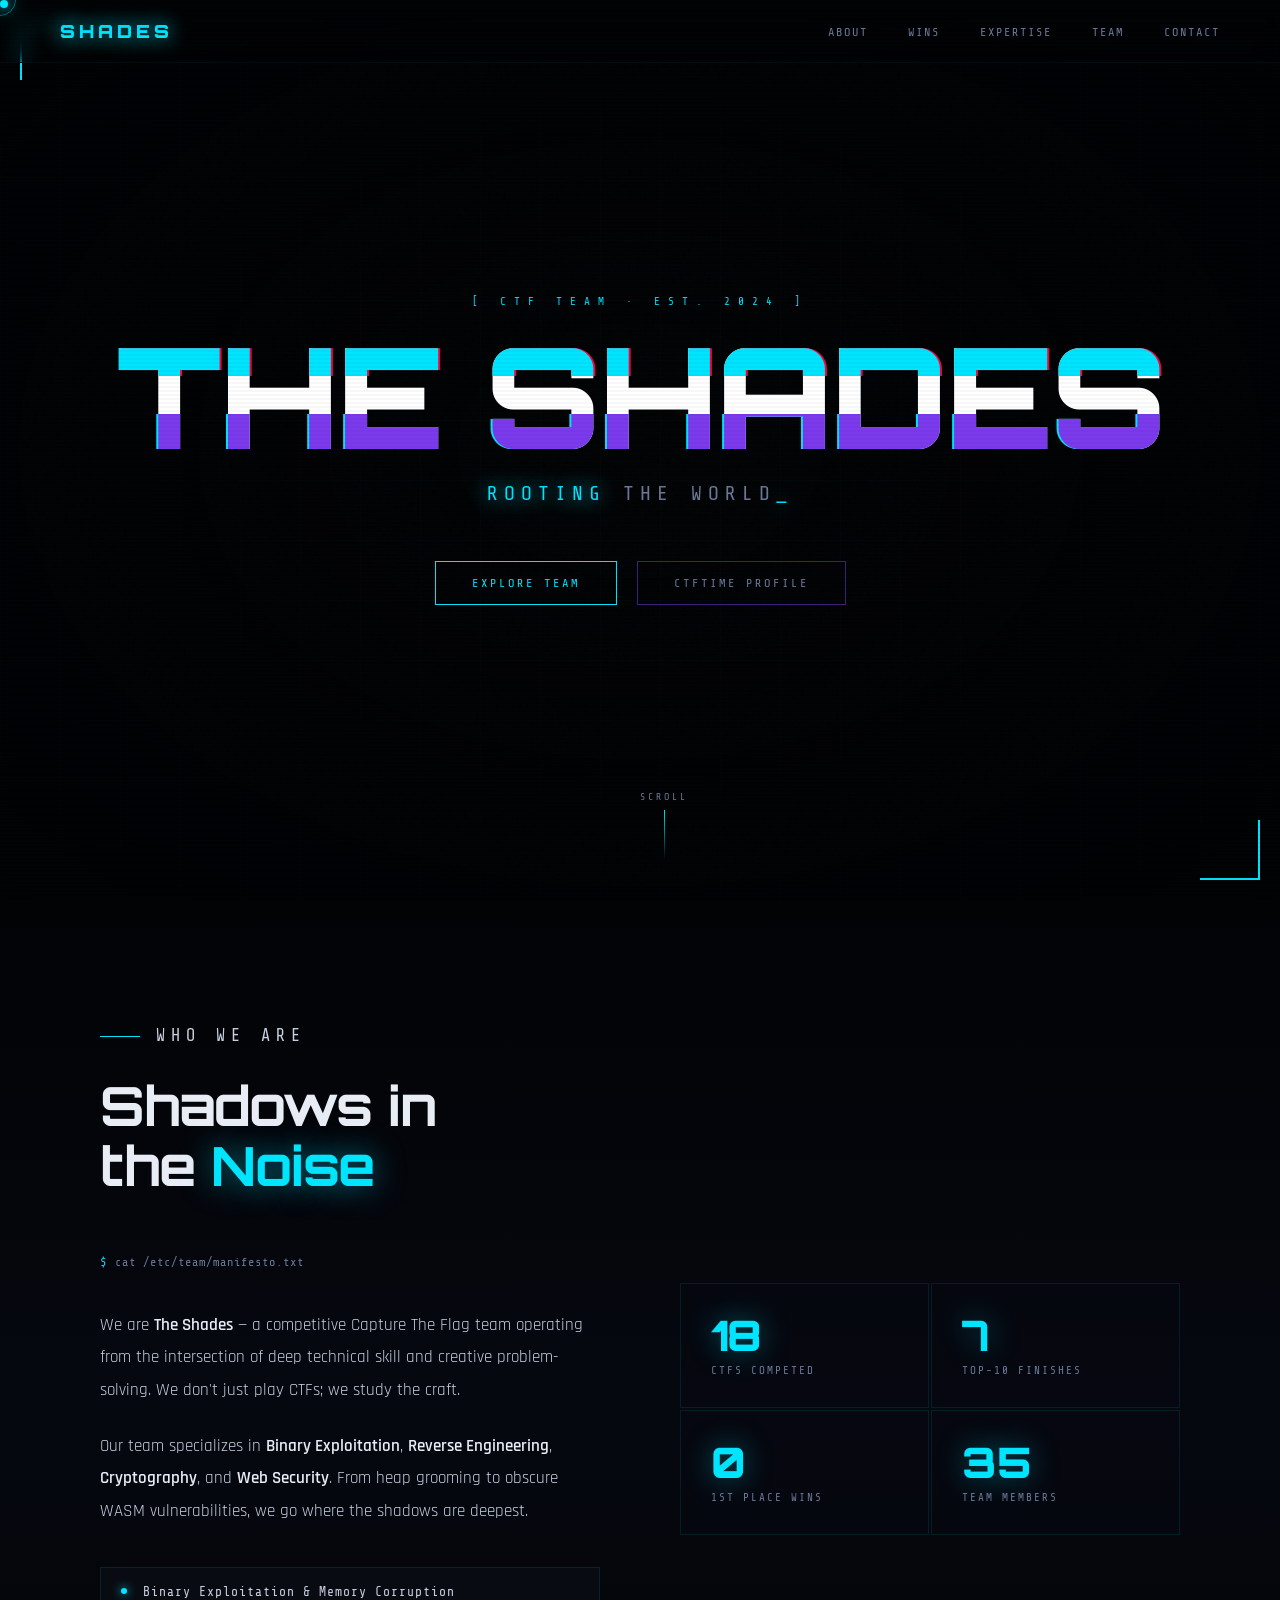
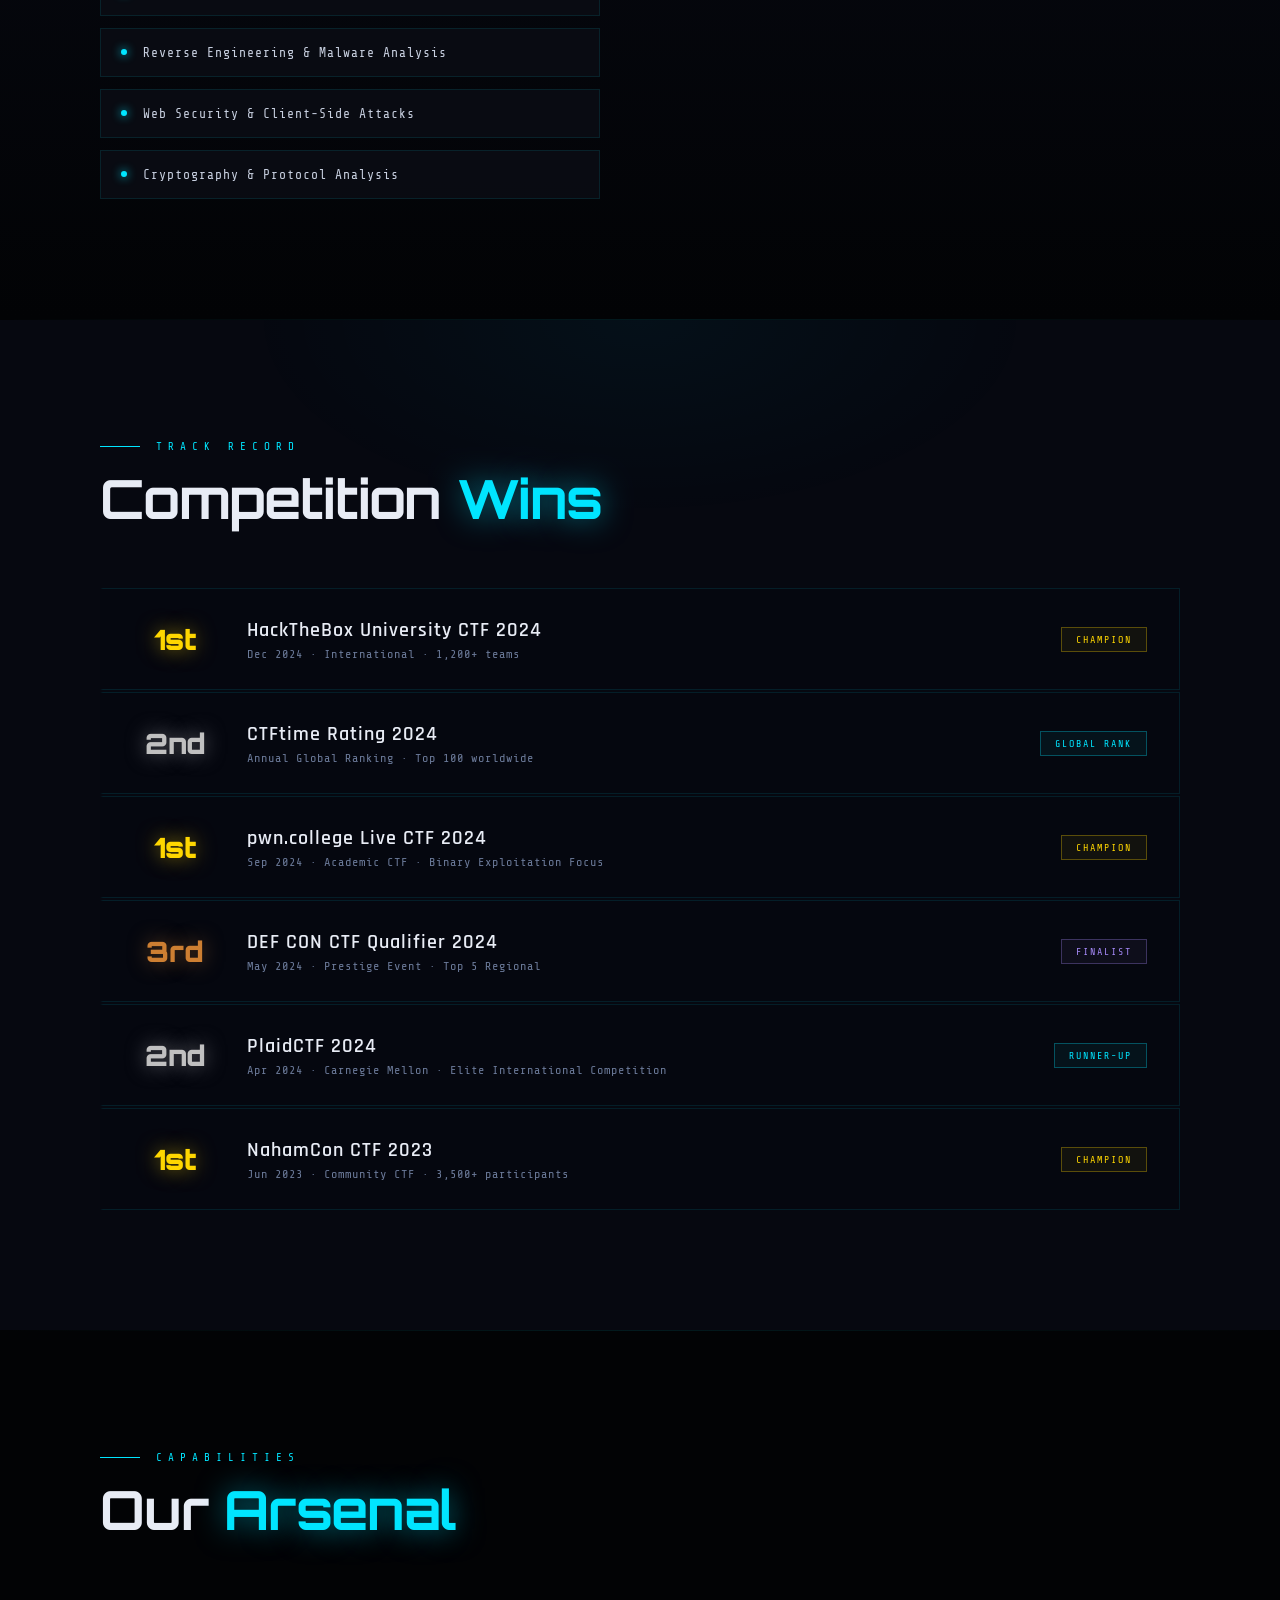
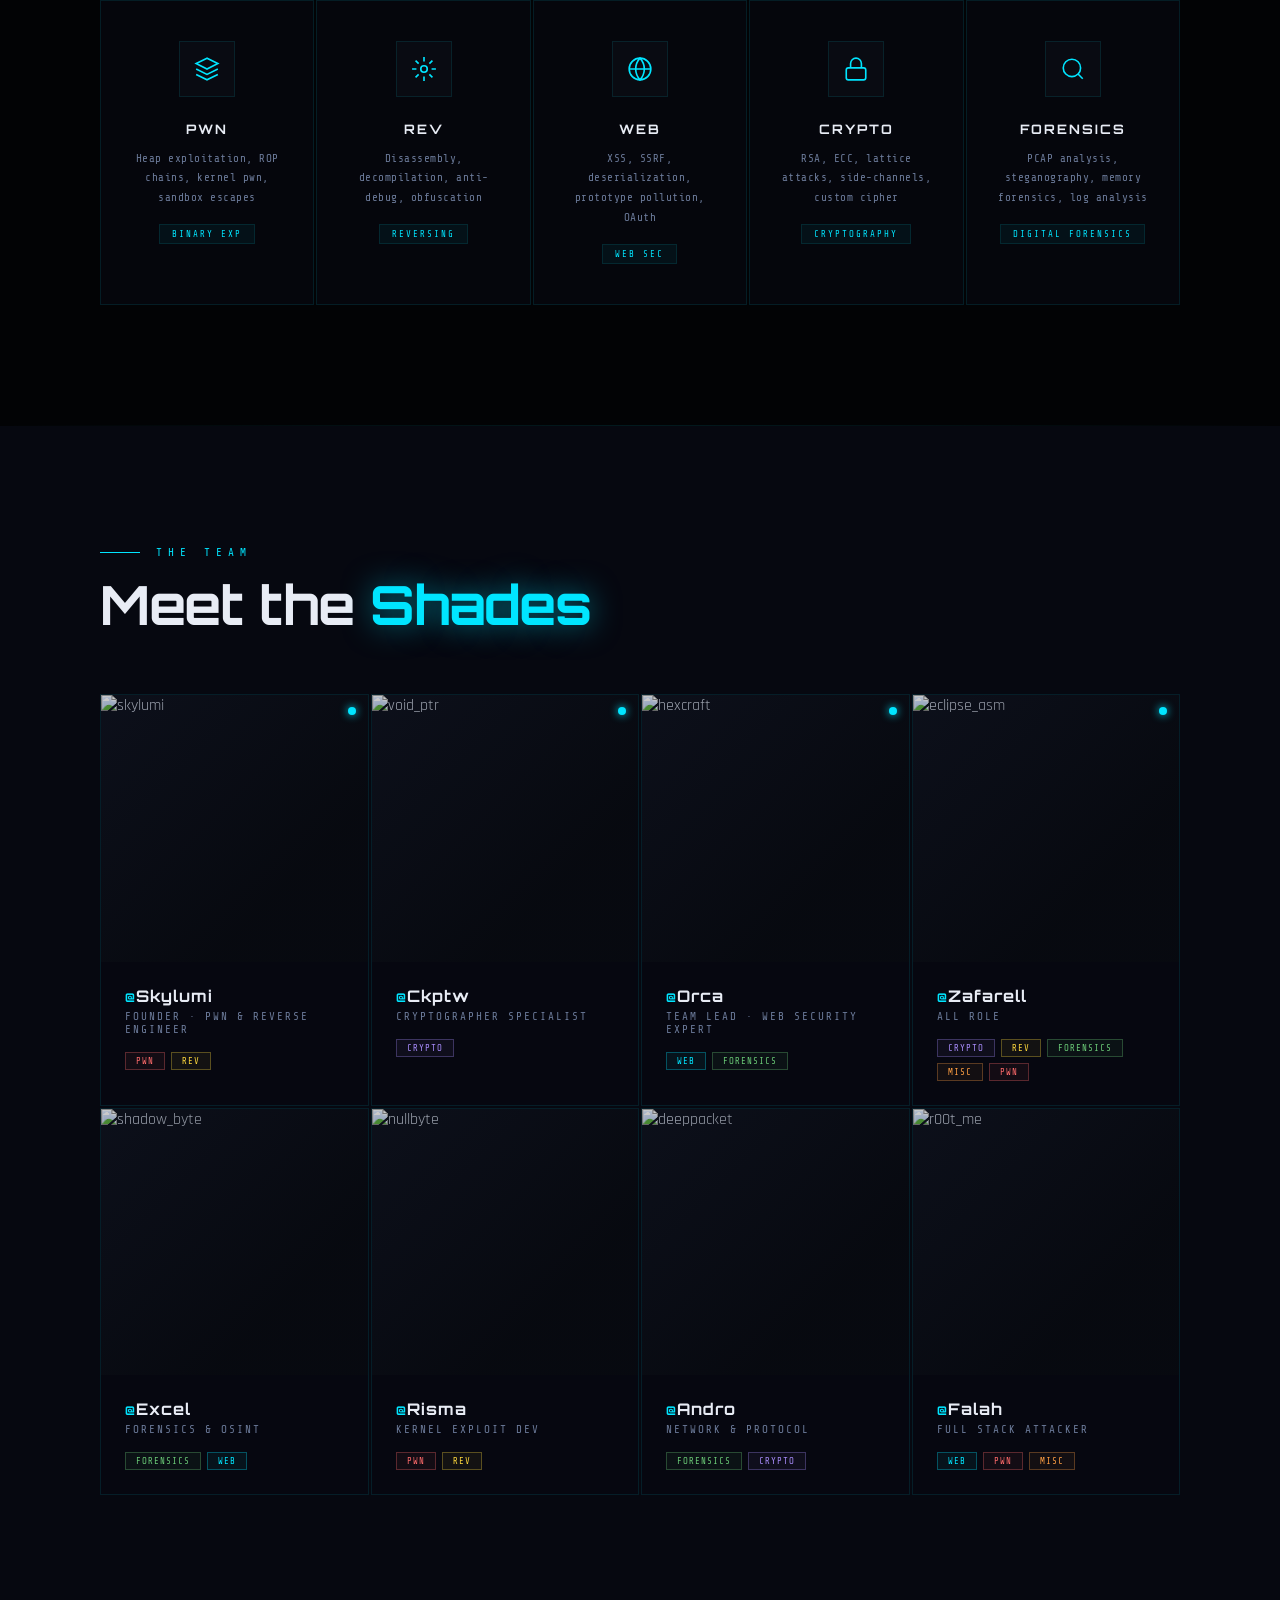
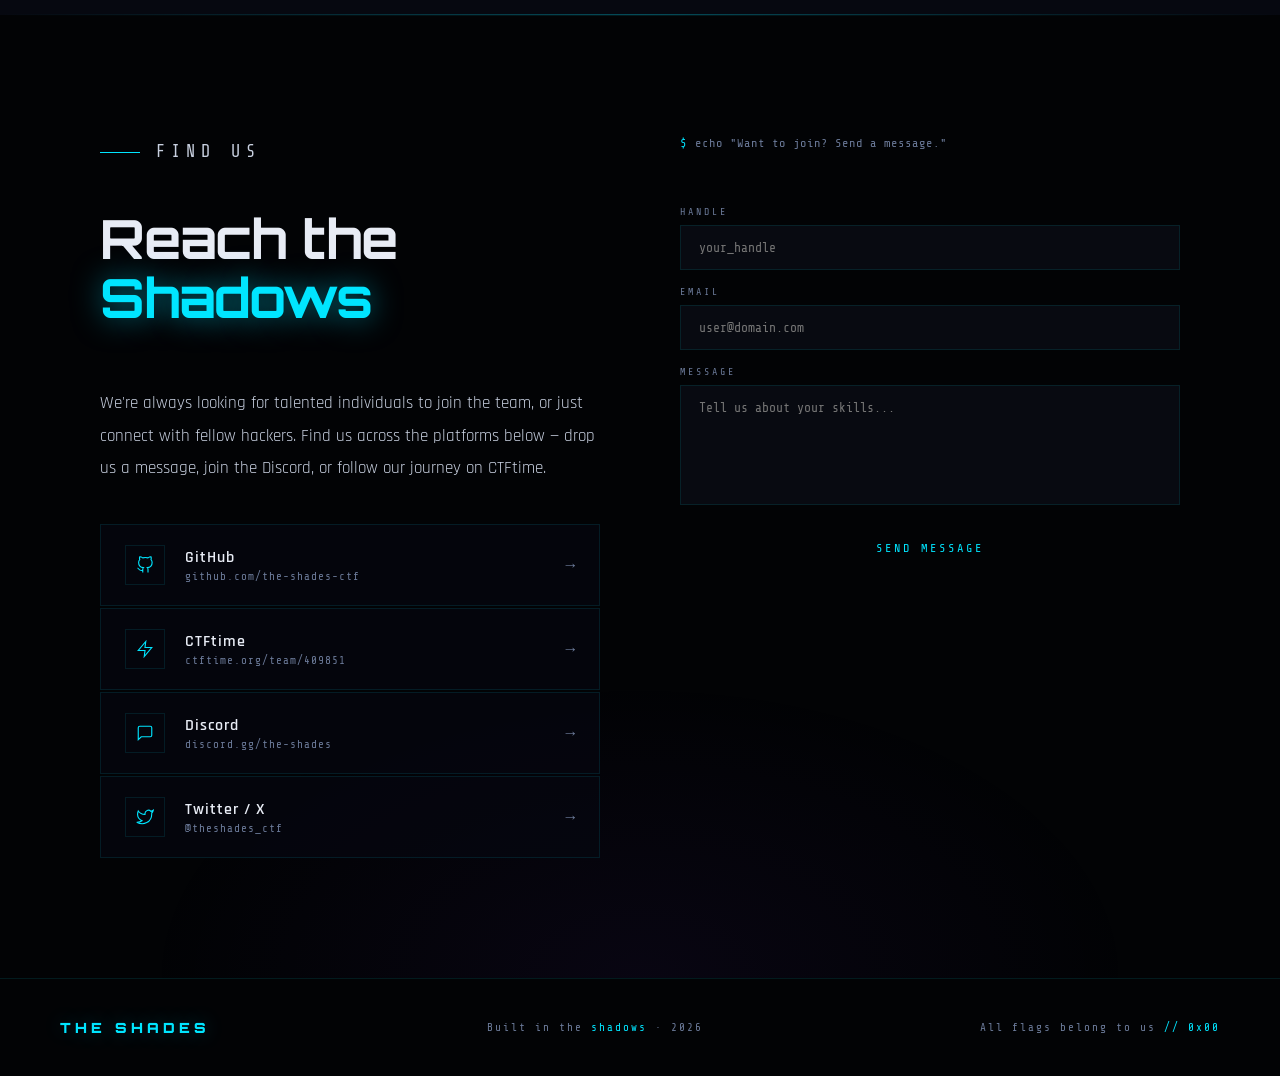
==== index.html @ 92b95bca "ganti nama" ====
<!DOCTYPE html>
<html lang="en">
<head>
<meta charset="UTF-8">
<meta name="viewport" content="width=device-width, initial-scale=1.0">
<title>THE SHADES — Rooting the World</title>
<link href="https://fonts.googleapis.com/css2?family=Share+Tech+Mono&family=Rajdhani:wght@300;400;500;600;700&family=Orbitron:wght@400;700;900&display=swap" rel="stylesheet">
<link rel="stylesheet" href="styles.css">

</head>
<body>

<div class="cursor" id="cursor"></div>
<div class="cursor-ring" id="cursorRing"></div>
<div class="grid-bg"></div>
<div class="noise"></div>
<div class="scanlines"></div>

<!-- NAV -->
<nav>
  <a href="#hero" class="nav-logo">SHADES</a>
  <ul class="nav-links">
    <li><a href="#about">About</a></li>
    <li><a href="#achievements">Wins</a></li>
    <li><a href="#expertise">Expertise</a></li>
    <li><a href="#members">Team</a></li>
    <li><a href="#contact">Contact</a></li>
  </ul>
</nav>

<!-- HERO -->
<section id="hero">
  <div class="hero-shader" id="heroShader"></div>
  <div class="hero-vignette"></div>
  <div class="corner-tl"></div>
  <div class="corner-br"></div>

  <div class="hero-content">
    <p class="hero-eyebrow">[ CTF TEAM · EST. 2024 ]</p>
    <h1 class="hero-title">
      <span class="glitch" data-text="THE SHADES">THE SHADES</span>
    </h1>
    <p class="hero-subtitle">
      <span>Rooting</span> the World<span class="blink">_</span>
    </p>
    <div class="hero-cta">
      <a href="#about" class="btn-primary">Explore Team</a>
      <a href="https://ctftime.org/team/409851" class="btn-secondary" target="_blank">CTFtime Profile</a>
    </div>
  </div>

  <div class="hero-scroll">
    <span>Scroll</span>
    <div class="scroll-line"></div>
  </div>
</section>

<!-- ABOUT -->
<section id="about">
  <div class="section-container">
    <div class="about-grid">
      <div class="about-text">
        <p class="section-label">Who We Are</p>
        <h2 class="section-title">Shadows in<br>the <em>Noise</em></h2>
        <div class="terminal-line">cat /etc/team/manifesto.txt</div>
        <p>We are <strong>The Shades</strong> — a competitive Capture The Flag team operating from the intersection of deep technical skill and creative problem-solving. We don't just play CTFs; we study the craft.</p>
        <p>Our team specializes in <strong>Binary Exploitation</strong>, <strong>Reverse Engineering</strong>, <strong>Cryptography</strong>, and <strong>Web Security</strong>. From heap grooming to obscure WASM vulnerabilities, we go where the shadows are deepest.</p>
        <div class="about-focus">
          <div class="focus-item">
            <div class="focus-dot"></div>
            <span>Binary Exploitation & Memory Corruption</span>
          </div>
          <div class="focus-item">
            <div class="focus-dot"></div>
            <span>Reverse Engineering & Malware Analysis</span>
          </div>
          <div class="focus-item">
            <div class="focus-dot"></div>
            <span>Web Security & Client-Side Attacks</span>
          </div>
          <div class="focus-item">
            <div class="focus-dot"></div>
            <span>Cryptography & Protocol Analysis</span>
          </div>
        </div>
      </div>
      <div class="about-stats">
        <div class="stat-card reveal-card">
          <div class="stat-number">18</div>
          <div class="stat-label">CTFs Competed</div>
        </div>
        <div class="stat-card reveal-card">
          <div class="stat-number">7</div>
          <div class="stat-label">Top-10 Finishes</div>
        </div>
        <div class="stat-card reveal-card">
          <div class="stat-number">0</div>
          <div class="stat-label">1st Place Wins</div>
        </div>
        <div class="stat-card reveal-card">
          <div class="stat-number">35</div>
          <div class="stat-label">Team Members</div>
        </div>
      </div>
    </div>
  </div>
</section>

<div class="separator"></div>

<!-- ACHIEVEMENTS -->
<section id="achievements">
  <div class="section-container">
    <p class="section-label">Track Record</p>
    <h2 class="section-title">Competition <em>Wins</em></h2>

    <div class="achievements-list">
      <div class="achievement-item reveal-card">
        <div class="achievement-rank gold">1st</div>
        <div class="achievement-info">
          <h3>HackTheBox University CTF 2024</h3>
          <p>Dec 2024 · International · 1,200+ teams</p>
        </div>
        <span class="achievement-badge badge-gold">Champion</span>
      </div>
      <div class="achievement-item reveal-card">
        <div class="achievement-rank silver">2nd</div>
        <div class="achievement-info">
          <h3>CTFtime Rating 2024</h3>
          <p>Annual Global Ranking · Top 100 worldwide</p>
        </div>
        <span class="achievement-badge badge-cyan">Global Rank</span>
      </div>
      <div class="achievement-item reveal-card">
        <div class="achievement-rank gold">1st</div>
        <div class="achievement-info">
          <h3>pwn.college Live CTF 2024</h3>
          <p>Sep 2024 · Academic CTF · Binary Exploitation Focus</p>
        </div>
        <span class="achievement-badge badge-gold">Champion</span>
      </div>
      <div class="achievement-item reveal-card">
        <div class="achievement-rank bronze">3rd</div>
        <div class="achievement-info">
          <h3>DEF CON CTF Qualifier 2024</h3>
          <p>May 2024 · Prestige Event · Top 5 Regional</p>
        </div>
        <span class="achievement-badge badge-purple">Finalist</span>
      </div>
      <div class="achievement-item reveal-card">
        <div class="achievement-rank silver">2nd</div>
        <div class="achievement-info">
          <h3>PlaidCTF 2024</h3>
          <p>Apr 2024 · Carnegie Mellon · Elite International Competition</p>
        </div>
        <span class="achievement-badge badge-cyan">Runner-up</span>
      </div>
      <div class="achievement-item reveal-card">
        <div class="achievement-rank gold">1st</div>
        <div class="achievement-info">
          <h3>NahamCon CTF 2023</h3>
          <p>Jun 2023 · Community CTF · 3,500+ participants</p>
        </div>
        <span class="achievement-badge badge-gold">Champion</span>
      </div>
    </div>
  </div>
</section>

<div class="separator"></div>

<!-- EXPERTISE -->
<section id="expertise">
  <div class="section-container">
    <p class="section-label">Capabilities</p>
    <h2 class="section-title">Our <em>Arsenal</em></h2>
    <div class="expertise-grid">

      <!-- PWN -->
      <div class="expertise-card reveal-card">
        <div class="expertise-icon">
          <svg viewBox="0 0 24 24"><path d="M12 2L2 7l10 5 10-5-10-5z"/><path d="M2 17l10 5 10-5"/><path d="M2 12l10 5 10-5"/></svg>
        </div>
        <div class="expertise-name">PWN</div>
        <div class="expertise-desc">Heap exploitation, ROP chains, kernel pwn, sandbox escapes</div>
        <div class="expertise-tag">Binary Exp</div>
      </div>

      <!-- REV -->
      <div class="expertise-card reveal-card">
        <div class="expertise-icon">
          <svg viewBox="0 0 24 24"><circle cx="12" cy="12" r="3"/><path d="M12 1v4M12 19v4M4.22 4.22l2.83 2.83M16.95 16.95l2.83 2.83M1 12h4M19 12h4M4.22 19.78l2.83-2.83M16.95 7.05l2.83-2.83"/></svg>
        </div>
        <div class="expertise-name">REV</div>
        <div class="expertise-desc">Disassembly, decompilation, anti-debug, obfuscation</div>
        <div class="expertise-tag">Reversing</div>
      </div>

      <!-- WEB -->
      <div class="expertise-card reveal-card">
        <div class="expertise-icon">
          <svg viewBox="0 0 24 24"><circle cx="12" cy="12" r="10"/><path d="M2 12h20M12 2a15.3 15.3 0 0 1 4 10 15.3 15.3 0 0 1-4 10 15.3 15.3 0 0 1-4-10 15.3 15.3 0 0 1 4-10z"/></svg>
        </div>
        <div class="expertise-name">WEB</div>
        <div class="expertise-desc">XSS, SSRF, deserialization, prototype pollution, OAuth</div>
        <div class="expertise-tag">Web Sec</div>
      </div>

      <!-- CRYPTO -->
      <div class="expertise-card reveal-card">
        <div class="expertise-icon">
          <svg viewBox="0 0 24 24"><rect x="3" y="11" width="18" height="11" rx="2" ry="2"/><path d="M7 11V7a5 5 0 0 1 10 0v4"/></svg>
        </div>
        <div class="expertise-name">CRYPTO</div>
        <div class="expertise-desc">RSA, ECC, lattice attacks, side-channels, custom cipher</div>
        <div class="expertise-tag">Cryptography</div>
      </div>

      <!-- FORENSICS -->
      <div class="expertise-card reveal-card">
        <div class="expertise-icon">
          <svg viewBox="0 0 24 24"><circle cx="11" cy="11" r="8"/><path d="M21 21l-4.35-4.35"/></svg>
        </div>
        <div class="expertise-name">FORENSICS</div>
        <div class="expertise-desc">PCAP analysis, steganography, memory forensics, log analysis</div>
        <div class="expertise-tag">Digital Forensics</div>
      </div>

    </div>
  </div>
</section>

<div class="separator"></div>

<!-- MEMBERS -->
<section id="members">
  <div class="section-container">
    <p class="section-label">The Team</p>
    <h2 class="section-title">Meet the <em>Shades</em></h2>
    <div class="members-grid">

      <div class="member-card reveal-card">
        <div class="member-avatar">
          <img class="member-photo" src="https://avatars.githubusercontent.com/u/93416709?s=400&u=16a371cbfc76e22c1201ee96dd5cfb0387e83174&v=4" alt="skylumi">
          <div class="member-status"></div>
        </div>
        <div class="member-info">
          <div class="member-handle"><span>@</span>Skylumi</div>
          <div class="member-role">Founder · Pwn & Reverse Engineer</div>
          <div class="member-tags">
            <span class="member-tag tag-pwn">Pwn</span>
            <span class="member-tag tag-rev">Rev</span>
          </div>
        </div>
      </div>

      <div class="member-card reveal-card">
        <div class="member-avatar">
          <img class="member-photo" src="https://cdn.discordapp.com/avatars/1265568289707397224/f3e783a746f27cb4f71e2d071e96e6d7.webp" alt="void_ptr">
          <div class="member-status"></div>
        </div>
        <div class="member-info">
          <div class="member-handle"><span>@</span>Ckptw</div>
          <div class="member-role">Cryptographer Specialist</div>
          <div class="member-tags">
            <span class="member-tag tag-crypto">Crypto</span>
          </div>
        </div>
      </div>

      <div class="member-card reveal-card">
        <div class="member-avatar">
          <img class="member-photo" src="https://cdn.discordapp.com/avatars/1385859537785065482/118c7422d9977203be0ff4238fd3af62.webp" alt="hexcraft">
          <div class="member-status"></div>
        </div>
        <div class="member-info">
          <div class="member-handle"><span>@</span>Orca</div>
          <div class="member-role">Team Lead · Web Security Expert</div>
          <div class="member-tags">
            <span class="member-tag tag-web">Web</span>
            <span class="member-tag tag-forensics">Forensics</span>
          </div>
        </div>
      </div>

      <div class="member-card reveal-card">
        <div class="member-avatar">
          <img class="member-photo" src="https://cdn.discordapp.com/avatars/1124884230682460290/fd2683038ac2bbdd71b9cf6fa1d029a7.webp" alt="eclipse_asm">
          <div class="member-status"></div>
        </div>
        <div class="member-info">
          <div class="member-handle"><span>@</span>Zafarell</div>
          <div class="member-role">All Role</div>
          <div class="member-tags">
            <span class="member-tag tag-crypto">Crypto</span>
            <span class="member-tag tag-rev">Rev</span>
            <span class="member-tag tag-forensics">Forensics</span>
            <span class="member-tag tag-misc">Misc</span>
            <span class="member-tag tag-pwn">PWN</span>
          </div>
        </div>
      </div>

      <div class="member-card reveal-card">
        <div class="member-avatar">
          <img class="member-photo" src="https://cdn.pixabay.com/photo/2023/06/01/12/02/excel-logo-8033473_1280.png" alt="shadow_byte">
        </div>
        <div class="member-info">
          <div class="member-handle"><span>@</span>Excel</div>
          <div class="member-role">Forensics & OSINT</div>
          <div class="member-tags">
            <span class="member-tag tag-forensics">Forensics</span>
            <span class="member-tag tag-web">Web</span>
          </div>
        </div>
      </div>

      <div class="member-card reveal-card">
        <div class="member-avatar">
          <img class="member-photo" src="https://encrypted-tbn0.gstatic.com/images?q=tbn:ANd9GcSKk2rD_EiwGg21WR8rNv61nPf2eJhTmATeCw&s" alt="nullbyte">
        </div>
        <div class="member-info">
          <div class="member-handle"><span>@</span>Risma</div>
          <div class="member-role">Kernel Exploit Dev</div>
          <div class="member-tags">
            <span class="member-tag tag-pwn">Pwn</span>
            <span class="member-tag tag-rev">Rev</span>
          </div>
        </div>
      </div>

      <div class="member-card reveal-card">
        <div class="member-avatar">
          <img class="member-photo" src="https://encrypted-tbn0.gstatic.com/images?q=tbn:ANd9GcSq5EsZe4cl0_RYe3POgyZyWYOk59BGGkwkLA&s" alt="deeppacket">
        </div>
        <div class="member-info">
          <div class="member-handle"><span>@</span>Andro</div>
          <div class="member-role">Network & Protocol</div>
          <div class="member-tags">
            <span class="member-tag tag-forensics">Forensics</span>
            <span class="member-tag tag-crypto">Crypto</span>
          </div>
        </div>
      </div>

      <div class="member-card reveal-card">
        <div class="member-avatar">
          <img class="member-photo" src="assets/members/r00t-me.jpg" alt="r00t_me">
        </div>
        <div class="member-info">
          <div class="member-handle"><span>@</span>Falah</div>
          <div class="member-role">Full Stack Attacker</div>
          <div class="member-tags">
            <span class="member-tag tag-web">Web</span>
            <span class="member-tag tag-pwn">Pwn</span>
            <span class="member-tag tag-misc">Misc</span>
          </div>
        </div>
      </div>

    </div>
  </div>
</section>

<div class="separator"></div>

<!-- CONTACT -->
<section id="contact">
  <div class="section-container">
    <div class="contact-inner">
      <div class="contact-text">
        <p class="section-label">Find Us</p>
        <h2 class="section-title">Reach the <em>Shadows</em></h2>
        <p>We're always looking for talented individuals to join the team, or just connect with fellow hackers. Find us across the platforms below — drop us a message, join the Discord, or follow our journey on CTFtime.</p>
        <div class="social-links">
          <a href="https://github.com" class="social-link" target="_blank">
            <div class="social-icon">
              <svg viewBox="0 0 24 24"><path d="M9 19c-5 1.5-5-2.5-7-3m14 6v-3.87a3.37 3.37 0 0 0-.94-2.61c3.14-.35 6.44-1.54 6.44-7A5.44 5.44 0 0 0 20 4.77 5.07 5.07 0 0 0 19.91 1S18.73.65 16 2.48a13.38 13.38 0 0 0-7 0C6.27.65 5.09 1 5.09 1A5.07 5.07 0 0 0 5 4.77a5.44 5.44 0 0 0-1.5 3.78c0 5.42 3.3 6.61 6.44 7A3.37 3.37 0 0 0 9 18.13V22"/></svg>
            </div>
            <div class="social-info">
              <div class="social-name">GitHub</div>
              <div class="social-desc">github.com/the-shades-ctf</div>
            </div>
            <span class="social-arrow">→</span>
          </a>
          <a href="https://ctftime.org/team/409851" class="social-link" target="_blank">
            <div class="social-icon">
              <svg viewBox="0 0 24 24"><polygon points="13 2 3 14 12 14 11 22 21 10 12 10 13 2"/></svg>
            </div>
            <div class="social-info">
              <div class="social-name">CTFtime</div>
              <div class="social-desc">ctftime.org/team/409851</div>
            </div>
            <span class="social-arrow">→</span>
          </a>
          <a href="https://discord.gg" class="social-link" target="_blank">
            <div class="social-icon">
              <svg viewBox="0 0 24 24"><path d="M21 15a2 2 0 0 1-2 2H7l-4 4V5a2 2 0 0 1 2-2h14a2 2 0 0 1 2 2z"/></svg>
            </div>
            <div class="social-info">
              <div class="social-name">Discord</div>
              <div class="social-desc">discord.gg/the-shades</div>
            </div>
            <span class="social-arrow">→</span>
          </a>
          <a href="https://twitter.com" class="social-link" target="_blank">
            <div class="social-icon">
              <svg viewBox="0 0 24 24"><path d="M23 3a10.9 10.9 0 0 1-3.14 1.53 4.48 4.48 0 0 0-7.86 3v1A10.66 10.66 0 0 1 3 4s-4 9 5 13a11.64 11.64 0 0 1-7 2c9 5 20 0 20-11.5a4.5 4.5 0 0 0-.08-.83A7.72 7.72 0 0 0 23 3z"/></svg>
            </div>
            <div class="social-info">
              <div class="social-name">Twitter / X</div>
              <div class="social-desc">@theshades_ctf</div>
            </div>
            <span class="social-arrow">→</span>
          </a>
        </div>
      </div>
      <div class="contact-form">
        <div class="terminal-line">echo "Want to join? Send a message."</div>
        <div class="form-group">
          <label class="form-label">Handle</label>
          <input type="text" class="form-input" placeholder="your_handle">
        </div>
        <div class="form-group">
          <label class="form-label">Email</label>
          <input type="email" class="form-input" placeholder="user@domain.com">
        </div>
        <div class="form-group">
          <label class="form-label">Message</label>
          <textarea class="form-textarea" placeholder="Tell us about your skills..."></textarea>
        </div>
        <button class="btn-primary" style="width:100%;border:none;cursor:none;">Send Message</button>
      </div>
    </div>
  </div>
</section>

<!-- FOOTER -->
<footer>
  <div class="footer-logo">THE SHADES</div>
  <div class="footer-text">Built in the <span>shadows</span> · 2026</div>
  <div class="footer-text">All flags belong to us <span>// 0x00</span></div>
</footer>

<!-- THREE.JS SHADER BACKGROUND -->
<script src="https://cdnjs.cloudflare.com/ajax/libs/three.js/89/three.min.js"></script>
<script src="script.js" defer></script>
</body>
</html>
---- styles.css ----
:root {
    --black: #020305;
    --dark: #060810;
    --dark2: #0a0d14;
    --dark3: #0f1320;
    --cyan: #00e5ff;
    --cyan-dim: #00b8d4;
    --cyan-glow: rgba(0, 229, 255, 0.15);
    --cyan-glow2: rgba(0, 229, 255, 0.05);
    --purple: #7c3aed;
    --purple-dim: #5b21b6;
    --purple-glow: rgba(124, 58, 237, 0.2);
    --red: #ff003c;
    --red-glow: rgba(255, 0, 60, 0.2);
    --text: #c8d0e0;
    --text-dim: #6b7a99;
    --text-bright: #e8ecf5;
    --border: rgba(0, 229, 255, 0.1);
    --border-bright: rgba(0, 229, 255, 0.3);
    --glass: rgba(6, 8, 16, 0.7);
    --glass2: rgba(10, 13, 20, 0.8);
  }

  * { margin: 0; padding: 0; box-sizing: border-box; }

  html { scroll-behavior: smooth; }

  body {
    background: var(--black);
    color: var(--text);
    font-family: 'Rajdhani', sans-serif;
    font-size: 16px;
    overflow-x: hidden;
    cursor: none;
  }

  /* CUSTOM CURSOR */
  .cursor {
    width: 8px; height: 8px;
    background: var(--cyan);
    border-radius: 50%;
    position: fixed;
    pointer-events: none;
    z-index: 9999;
    transition: transform 0.1s ease;
    box-shadow: 0 0 12px var(--cyan), 0 0 24px var(--cyan);
  }
  .cursor-ring {
    width: 32px; height: 32px;
    border: 1px solid rgba(0, 229, 255, 0.4);
    border-radius: 50%;
    position: fixed;
    pointer-events: none;
    z-index: 9998;
    transition: all 0.2s ease;
    transform: translate(-50%, -50%);
  }

  /* SCROLLBAR */
  ::-webkit-scrollbar { width: 4px; }
  ::-webkit-scrollbar-track { background: var(--dark); }
  ::-webkit-scrollbar-thumb { background: var(--cyan-dim); border-radius: 2px; }

  /* NAV */
  nav {
    position: fixed; top: 0; left: 0; right: 0;
    z-index: 100;
    padding: 20px 60px;
    display: flex;
    justify-content: space-between;
    align-items: center;
    background: linear-gradient(to bottom, rgba(2,3,5,0.95) 0%, transparent 100%);
    backdrop-filter: blur(10px);
    border-bottom: 1px solid rgba(0,229,255,0.05);
  }

  .nav-logo {
    font-family: 'Orbitron', monospace;
    font-size: 18px;
    font-weight: 900;
    color: var(--cyan);
    letter-spacing: 4px;
    text-decoration: none;
    text-shadow: 0 0 20px var(--cyan);
  }

  .nav-links {
    display: flex;
    gap: 40px;
    list-style: none;
  }

  .nav-links a {
    font-family: 'Share Tech Mono', monospace;
    font-size: 12px;
    color: var(--text-dim);
    text-decoration: none;
    letter-spacing: 2px;
    text-transform: uppercase;
    transition: color 0.3s ease;
    position: relative;
  }

  .nav-links a::after {
    content: '';
    position: absolute;
    bottom: -4px; left: 0; right: 0;
    height: 1px;
    background: var(--cyan);
    transform: scaleX(0);
    transition: transform 0.3s ease;
  }

  .nav-links a:hover { color: var(--cyan); }
  .nav-links a:hover::after { transform: scaleX(1); }

  /* GRID BACKGROUND */
  .grid-bg {
    position: fixed;
    inset: 0;
    background-image:
      linear-gradient(rgba(0,229,255,0.02) 1px, transparent 1px),
      linear-gradient(90deg, rgba(0,229,255,0.02) 1px, transparent 1px);
    background-size: 60px 60px;
    pointer-events: none;
    z-index: 0;
  }

  /* NOISE OVERLAY */
  .noise {
    position: fixed;
    inset: 0;
    background-image: url("data:image/svg+xml,%3Csvg viewBox='0 0 256 256' xmlns='http://www.w3.org/2000/svg'%3E%3Cfilter id='noise'%3E%3CfeTurbulence type='fractalNoise' baseFrequency='0.9' numOctaves='4' stitchTiles='stitch'/%3E%3C/filter%3E%3Crect width='100%25' height='100%25' filter='url(%23noise)' opacity='0.03'/%3E%3C/svg%3E");
    pointer-events: none;
    z-index: 0;
    opacity: 0.5;
  }

  /* SECTIONS */
  section { position: relative; z-index: 1; }

  /* ===================== HERO ===================== */
  #hero {
    height: 100vh;
    display: flex;
    flex-direction: column;
    align-items: center;
    justify-content: center;
    text-align: center;
    position: relative;
    overflow: hidden;
  }

  .hero-shader {
    position: absolute;
    inset: 0;
    z-index: 0;
    opacity: 0.35;
  }

  .hero-vignette {
    position: absolute;
    inset: 0;
    z-index: 1;
    background: radial-gradient(ellipse at center, transparent 20%, rgba(2,3,5,0.7) 60%, rgba(2,3,5,0.95) 100%);
  }

  .hero-content {
    position: relative;
    z-index: 2;
  }

  .hero-eyebrow {
    font-family: 'Share Tech Mono', monospace;
    font-size: 11px;
    letter-spacing: 8px;
    color: var(--cyan);
    text-transform: uppercase;
    margin-bottom: 24px;
    opacity: 0;
    animation: fadeUp 1s ease 0.5s forwards;
  }

  .hero-title {
    font-family: 'Orbitron', monospace;
    font-size: clamp(64px, 12vw, 140px);
    font-weight: 900;
    color: #fff;
    letter-spacing: -2px;
    line-height: 0.9;
    text-transform: uppercase;
    position: relative;
    opacity: 0;
    animation: fadeUp 1s ease 0.7s forwards;
  }

  /* GLITCH EFFECT */
  .glitch {
    position: relative;
    display: inline-block;
  }

  .glitch::before,
  .glitch::after {
    content: attr(data-text);
    position: absolute;
    top: 0; left: 0;
    width: 100%; height: 100%;
  }

  .glitch::before {
    color: var(--cyan);
    animation: glitch-1 3.5s infinite linear;
    clip-path: polygon(0 0, 100% 0, 100% 35%, 0 35%);
    text-shadow: 2px 0 var(--red);
  }

  .glitch::after {
    color: var(--purple);
    animation: glitch-2 3.5s infinite linear;
    clip-path: polygon(0 65%, 100% 65%, 100% 100%, 0 100%);
    text-shadow: -2px 0 var(--cyan);
  }

  @keyframes glitch-1 {
    0%, 90%, 100% { transform: translate(0); opacity: 0; }
    91% { transform: translate(-3px, 1px); opacity: 1; }
    92% { transform: translate(3px, -1px); opacity: 1; }
    93% { transform: translate(-2px, 2px); opacity: 1; }
    94% { transform: translate(0); opacity: 0; }
    97% { transform: translate(-4px, 0); opacity: 1; }
    98% { transform: translate(4px, 0); opacity: 0; }
  }

  @keyframes glitch-2 {
    0%, 85%, 100% { transform: translate(0); opacity: 0; }
    86% { transform: translate(3px, -2px); opacity: 1; }
    87% { transform: translate(-3px, 2px); opacity: 1; }
    88% { transform: translate(0); opacity: 0; }
    95% { transform: translate(2px, 1px); opacity: 1; }
    96% { transform: translate(-2px, -1px); opacity: 0; }
  }

  .hero-subtitle {
    font-family: 'Share Tech Mono', monospace;
    font-size: clamp(14px, 2vw, 20px);
    color: var(--text-dim);
    letter-spacing: 6px;
    margin-top: 24px;
    text-transform: uppercase;
    opacity: 0;
    animation: fadeUp 1s ease 0.9s forwards;
  }

  .hero-subtitle span {
    color: var(--cyan);
    text-shadow: 0 0 20px var(--cyan);
  }

  .hero-cta {
    margin-top: 56px;
    display: flex;
    gap: 20px;
    justify-content: center;
    opacity: 0;
    animation: fadeUp 1s ease 1.1s forwards;
  }

  .btn-primary {
    padding: 14px 36px;
    background: transparent;
    border: 1px solid var(--cyan);
    color: var(--cyan);
    font-family: 'Share Tech Mono', monospace;
    font-size: 12px;
    letter-spacing: 3px;
    text-transform: uppercase;
    text-decoration: none;
    cursor: none;
    position: relative;
    overflow: hidden;
    transition: all 0.3s ease;
  }

  .btn-primary::before {
    content: '';
    position: absolute;
    inset: 0;
    background: var(--cyan);
    transform: translateX(-101%);
    transition: transform 0.3s ease;
    z-index: -1;
  }

  .btn-primary:hover {
    color: var(--dark);
    box-shadow: 0 0 30px var(--cyan-glow), 0 0 60px var(--cyan-glow);
  }

  .btn-primary:hover::before { transform: translateX(0); }

  .btn-secondary {
    padding: 14px 36px;
    background: transparent;
    border: 1px solid rgba(124,58,237,0.5);
    color: var(--text-dim);
    font-family: 'Share Tech Mono', monospace;
    font-size: 12px;
    letter-spacing: 3px;
    text-transform: uppercase;
    text-decoration: none;
    cursor: none;
    transition: all 0.3s ease;
  }

  .btn-secondary:hover {
    border-color: var(--purple);
    color: #a78bfa;
    box-shadow: 0 0 20px var(--purple-glow);
  }

  .hero-scroll {
    position: absolute;
    bottom: 40px;
    left: 50%;
    transform: translateX(-50%);
    z-index: 2;
    display: flex;
    flex-direction: column;
    align-items: center;
    gap: 8px;
    opacity: 0;
    animation: fadeUp 1s ease 1.5s forwards;
  }

  .hero-scroll span {
    font-family: 'Share Tech Mono', monospace;
    font-size: 10px;
    letter-spacing: 3px;
    color: var(--text-dim);
    text-transform: uppercase;
  }

  .scroll-line {
    width: 1px;
    height: 50px;
    background: linear-gradient(to bottom, var(--cyan), transparent);
    animation: scrollPulse 2s ease infinite;
  }

  @keyframes scrollPulse {
    0%, 100% { opacity: 0.3; height: 30px; }
    50% { opacity: 1; height: 50px; }
  }

  /* CORNER DECORATIONS */
  .corner-tl, .corner-br {
    position: absolute;
    width: 60px; height: 60px;
    z-index: 2;
  }

  .corner-tl { top: 20px; left: 20px; border-top: 2px solid var(--cyan); border-left: 2px solid var(--cyan); }
  .corner-br { bottom: 20px; right: 20px; border-bottom: 2px solid var(--cyan); border-right: 2px solid var(--cyan); }

  /* ===================== SECTION BASE ===================== */
  .section-container {
    max-width: 1200px;
    margin: 0 auto;
    padding: 120px 60px;
  }

  .section-label {
    font-family: 'Share Tech Mono', monospace;
    font-size: 11px;
    letter-spacing: 6px;
    color: var(--cyan);
    text-transform: uppercase;
    margin-bottom: 16px;
    display: flex;
    align-items: center;
    gap: 16px;
  }

  .section-label::before {
    content: '';
    width: 40px; height: 1px;
    background: var(--cyan);
  }

  .section-title {
    font-family: 'Orbitron', monospace;
    font-size: clamp(32px, 5vw, 54px);
    font-weight: 700;
    color: var(--text-bright);
    line-height: 1.1;
    margin-bottom: 60px;
    letter-spacing: -1px;
  }

  .section-title em {
    color: var(--cyan);
    font-style: normal;
    text-shadow: 0 0 30px rgba(0,229,255,0.5);
  }

  /* ===================== ABOUT ===================== */
  #about {
    background: linear-gradient(to bottom, var(--black), var(--dark) 50%, var(--black));
  }

  .about-grid {
    display: grid;
    grid-template-columns: 1fr 1fr;
    gap: 80px;
    align-items: center;
  }

  .about-text p {
    font-size: 17px;
    line-height: 1.9;
    color: var(--text);
    margin-bottom: 24px;
  }

  .about-text p strong {
    color: var(--text-bright);
    font-weight: 600;
  }

  .about-stats {
    display: grid;
    grid-template-columns: 1fr 1fr;
    gap: 2px;
  }

  .stat-card {
    background: var(--glass);
    border: 1px solid var(--border);
    padding: 30px;
    position: relative;
    overflow: hidden;
    transition: all 0.3s ease;
  }

  .stat-card::before {
    content: '';
    position: absolute;
    top: 0; left: 0; right: 0;
    height: 2px;
    background: linear-gradient(to right, transparent, var(--cyan), transparent);
    opacity: 0;
    transition: opacity 0.3s ease;
  }

  .stat-card:hover { background: rgba(0,229,255,0.03); border-color: var(--border-bright); }
  .stat-card:hover::before { opacity: 1; }

  .stat-number {
    font-family: 'Orbitron', monospace;
    font-size: 42px;
    font-weight: 900;
    color: var(--cyan);
    line-height: 1;
    text-shadow: 0 0 30px rgba(0,229,255,0.4);
    margin-bottom: 8px;
  }

  .stat-label {
    font-family: 'Share Tech Mono', monospace;
    font-size: 11px;
    letter-spacing: 2px;
    color: var(--text-dim);
    text-transform: uppercase;
  }

  .about-focus {
    margin-top: 40px;
    display: flex;
    flex-direction: column;
    gap: 12px;
  }

  .focus-item {
    display: flex;
    align-items: center;
    gap: 16px;
    padding: 16px 20px;
    border: 1px solid var(--border);
    background: var(--glass2);
    transition: all 0.3s ease;
  }

  .focus-item:hover { border-color: rgba(0,229,255,0.2); transform: translateX(8px); }

  .focus-dot {
    width: 6px; height: 6px;
    background: var(--cyan);
    border-radius: 50%;
    box-shadow: 0 0 10px var(--cyan);
    flex-shrink: 0;
  }

  .focus-item span {
    font-family: 'Share Tech Mono', monospace;
    font-size: 13px;
    letter-spacing: 1px;
    color: var(--text);
  }

  /* ===================== ACHIEVEMENTS ===================== */
  #achievements {
    background: var(--dark);
    position: relative;
    overflow: hidden;
  }

  #achievements::before {
    content: '';
    position: absolute;
    top: -200px; left: 50%;
    transform: translateX(-50%);
    width: 800px; height: 400px;
    background: radial-gradient(ellipse, rgba(0,229,255,0.04) 0%, transparent 70%);
    pointer-events: none;
  }

  .achievements-list {
    display: flex;
    flex-direction: column;
    gap: 2px;
  }

  .achievement-item {
    display: grid;
    grid-template-columns: 80px 1fr auto;
    align-items: center;
    gap: 32px;
    padding: 28px 32px;
    background: var(--glass);
    border: 1px solid var(--border);
    border-left: 3px solid transparent;
    position: relative;
    overflow: hidden;
    transition: all 0.4s ease;
  }

  .achievement-item::before {
    content: '';
    position: absolute;
    inset: 0;
    background: linear-gradient(to right, rgba(0,229,255,0.02), transparent);
    opacity: 0;
    transition: opacity 0.3s ease;
  }

  .achievement-item:hover {
    border-left-color: var(--cyan);
    background: rgba(0,229,255,0.02);
    transform: translateX(4px);
  }

  .achievement-item:hover::before { opacity: 1; }

  .achievement-rank {
    font-family: 'Orbitron', monospace;
    font-size: 28px;
    font-weight: 900;
    color: var(--cyan);
    text-shadow: 0 0 20px rgba(0,229,255,0.5);
    text-align: center;
  }

  .achievement-rank.gold { color: #ffd700; text-shadow: 0 0 20px rgba(255,215,0,0.5); }
  .achievement-rank.silver { color: #c0c0c0; text-shadow: 0 0 20px rgba(192,192,192,0.5); }
  .achievement-rank.bronze { color: #cd7f32; text-shadow: 0 0 20px rgba(205,127,50,0.5); }

  .achievement-info h3 {
    font-family: 'Rajdhani', sans-serif;
    font-size: 20px;
    font-weight: 600;
    color: var(--text-bright);
    letter-spacing: 1px;
    margin-bottom: 4px;
  }

  .achievement-info p {
    font-family: 'Share Tech Mono', monospace;
    font-size: 12px;
    color: var(--text-dim);
    letter-spacing: 1px;
  }

  .achievement-badge {
    font-family: 'Share Tech Mono', monospace;
    font-size: 10px;
    letter-spacing: 2px;
    padding: 6px 14px;
    border: 1px solid;
    text-transform: uppercase;
  }

  .badge-gold { color: #ffd700; border-color: rgba(255,215,0,0.3); background: rgba(255,215,0,0.05); }
  .badge-cyan { color: var(--cyan); border-color: rgba(0,229,255,0.3); background: var(--cyan-glow2); }
  .badge-purple { color: #a78bfa; border-color: rgba(167,139,250,0.3); background: rgba(167,139,250,0.05); }

  /* ===================== EXPERTISE ===================== */
  #expertise {
    background: var(--black);
  }

  .expertise-grid {
    display: grid;
    grid-template-columns: repeat(5, 1fr);
    gap: 2px;
  }

  .expertise-card {
    padding: 40px 24px;
    background: var(--glass);
    border: 1px solid var(--border);
    text-align: center;
    position: relative;
    overflow: hidden;
    transition: all 0.4s ease;
    cursor: none;
  }

  .expertise-card::after {
    content: '';
    position: absolute;
    bottom: 0; left: 0; right: 0;
    height: 2px;
    background: linear-gradient(to right, transparent, var(--cyan), transparent);
    transform: scaleX(0);
    transition: transform 0.4s ease;
  }

  .expertise-card:hover {
    background: rgba(0,229,255,0.03);
    border-color: rgba(0,229,255,0.2);
    transform: translateY(-6px);
    box-shadow: 0 20px 40px rgba(0,0,0,0.5), 0 0 30px var(--cyan-glow2);
  }

  .expertise-card:hover::after { transform: scaleX(1); }

  .expertise-icon {
    width: 56px; height: 56px;
    margin: 0 auto 24px;
    display: flex;
    align-items: center;
    justify-content: center;
    border: 1px solid var(--border);
    background: var(--glass2);
    position: relative;
  }

  .expertise-card:hover .expertise-icon {
    border-color: var(--cyan);
    box-shadow: 0 0 20px var(--cyan-glow);
  }

  .expertise-icon svg {
    width: 26px; height: 26px;
    stroke: var(--cyan);
    fill: none;
    stroke-width: 1.5;
  }

  .expertise-name {
    font-family: 'Orbitron', monospace;
    font-size: 13px;
    font-weight: 700;
    color: var(--text-bright);
    letter-spacing: 2px;
    margin-bottom: 12px;
  }

  .expertise-desc {
    font-family: 'Share Tech Mono', monospace;
    font-size: 11px;
    color: var(--text-dim);
    line-height: 1.8;
    letter-spacing: 0.5px;
  }

  .expertise-tag {
    display: inline-block;
    margin-top: 16px;
    padding: 4px 12px;
    background: var(--cyan-glow2);
    border: 1px solid rgba(0,229,255,0.1);
    font-family: 'Share Tech Mono', monospace;
    font-size: 9px;
    letter-spacing: 2px;
    color: var(--cyan);
    text-transform: uppercase;
  }

  /* ===================== MEMBERS ===================== */
  #members {
    background: var(--dark);
    position: relative;
  }

  #members::after {
    content: '';
    position: absolute;
    bottom: 0; left: 0; right: 0;
    height: 1px;
    background: linear-gradient(to right, transparent, var(--border-bright), transparent);
  }

  .members-grid {
    display: grid;
    grid-template-columns: repeat(4, 1fr);
    gap: 2px;
  }

  .member-card {
    background: var(--glass);
    border: 1px solid var(--border);
    position: relative;
    overflow: hidden;
    transition: all 0.4s ease;
    cursor: none;
  }

  .member-card::before {
    content: '';
    position: absolute;
    inset: 0;
    background: linear-gradient(135deg, rgba(0,229,255,0.03) 0%, transparent 60%);
    opacity: 0;
    transition: opacity 0.4s ease;
  }

  .member-card:hover {
    border-color: rgba(0,229,255,0.25);
    box-shadow: 0 0 40px rgba(0,229,255,0.05);
  }

  .member-card:hover::before { opacity: 1; }

  .member-avatar {
    width: 100%;
    aspect-ratio: 1;
    position: relative;
    overflow: hidden;
    background: var(--dark3);
  }

  .member-photo {
    width: 100%;
    height: 100%;
    display: block;
    object-fit: cover;
    filter: saturate(0.9) contrast(1.05);
    position: relative;
    z-index: 0;
  }

  .member-avatar::after {
    content: '';
    position: absolute;
    inset: 0;
    background: linear-gradient(135deg, rgba(2, 3, 5, 0.2) 0%, rgba(2, 3, 5, 0.6) 70%);
    pointer-events: none;
    z-index: 1;
  }

  .member-avatar-placeholder {
    width: 100%;
    height: 100%;
    display: flex;
    align-items: center;
    justify-content: center;
    font-family: 'Orbitron', monospace;
    font-size: 48px;
    font-weight: 900;
    color: rgba(0,229,255,0.15);
    background: linear-gradient(135deg, var(--dark3) 0%, var(--dark2) 100%);
    position: relative;
  }

  .member-avatar-placeholder::before {
    content: '';
    position: absolute;
    inset: 0;
    background:
      repeating-linear-gradient(
        0deg,
        transparent,
        transparent 2px,
        rgba(0,229,255,0.02) 2px,
        rgba(0,229,255,0.02) 4px
      );
  }

  .member-status {
    position: absolute;
    top: 12px; right: 12px;
    width: 8px; height: 8px;
    background: var(--cyan);
    border-radius: 50%;
    box-shadow: 0 0 8px var(--cyan);
    animation: pulse 2s ease infinite;
    z-index: 2;
  }

  @keyframes pulse {
    0%, 100% { box-shadow: 0 0 8px var(--cyan); }
    50% { box-shadow: 0 0 16px var(--cyan), 0 0 24px var(--cyan); }
  }

  .member-info {
    padding: 24px;
  }

  .member-handle {
    font-family: 'Orbitron', monospace;
    font-size: 16px;
    font-weight: 700;
    color: var(--text-bright);
    letter-spacing: 1px;
    margin-bottom: 4px;
  }

  .member-handle span {
    color: var(--cyan);
    font-size: 12px;
  }

  .member-role {
    font-family: 'Share Tech Mono', monospace;
    font-size: 11px;
    color: var(--text-dim);
    letter-spacing: 2px;
    margin-bottom: 16px;
    text-transform: uppercase;
  }

  .member-tags {
    display: flex;
    flex-wrap: wrap;
    gap: 6px;
  }

  .member-tag {
    padding: 3px 10px;
    font-family: 'Share Tech Mono', monospace;
    font-size: 9px;
    letter-spacing: 1px;
    text-transform: uppercase;
    border: 1px solid;
  }

  .tag-pwn { color: #ff6b6b; border-color: rgba(255,107,107,0.3); background: rgba(255,107,107,0.05); }
  .tag-rev { color: #ffd93d; border-color: rgba(255,217,61,0.3); background: rgba(255,217,61,0.05); }
  .tag-web { color: var(--cyan); border-color: rgba(0,229,255,0.3); background: var(--cyan-glow2); }
  .tag-crypto { color: #a78bfa; border-color: rgba(167,139,250,0.3); background: rgba(167,139,250,0.05); }
  .tag-forensics { color: #6bcb77; border-color: rgba(107,203,119,0.3); background: rgba(107,203,119,0.05); }
  .tag-misc { color: #ff9f43; border-color: rgba(255,159,67,0.3); background: rgba(255,159,67,0.05); }

  /* ===================== CONTACT ===================== */
  #contact {
    background: var(--black);
    position: relative;
    overflow: hidden;
  }

  #contact::before {
    content: '';
    position: absolute;
    bottom: -300px; left: 50%;
    transform: translateX(-50%);
    width: 1000px; height: 600px;
    background: radial-gradient(ellipse, rgba(124,58,237,0.06) 0%, transparent 70%);
    pointer-events: none;
  }

  .contact-inner {
    display: grid;
    grid-template-columns: 1fr 1fr;
    gap: 80px;
    align-items: start;
  }

  .contact-text p {
    font-size: 17px;
    line-height: 1.9;
    color: var(--text);
    margin-bottom: 40px;
  }

  .social-links {
    display: flex;
    flex-direction: column;
    gap: 2px;
  }

  .social-link {
    display: flex;
    align-items: center;
    gap: 20px;
    padding: 20px 24px;
    background: var(--glass);
    border: 1px solid var(--border);
    text-decoration: none;
    transition: all 0.3s ease;
    position: relative;
    overflow: hidden;
    cursor: none;
  }

  .social-link::before {
    content: '';
    position: absolute;
    inset: 0;
    background: linear-gradient(to right, rgba(0,229,255,0.03), transparent);
    transform: translateX(-100%);
    transition: transform 0.3s ease;
  }

  .social-link:hover {
    border-color: rgba(0,229,255,0.2);
    transform: translateX(6px);
  }

  .social-link:hover::before { transform: translateX(0); }

  .social-icon {
    width: 40px; height: 40px;
    display: flex;
    align-items: center;
    justify-content: center;
    border: 1px solid var(--border);
    flex-shrink: 0;
  }

  .social-link:hover .social-icon {
    border-color: var(--cyan);
    box-shadow: 0 0 16px var(--cyan-glow);
  }

  .social-icon svg {
    width: 18px; height: 18px;
    stroke: var(--cyan);
    fill: none;
    stroke-width: 1.5;
  }

  .social-info {
    flex: 1;
  }

  .social-name {
    font-family: 'Rajdhani', sans-serif;
    font-size: 16px;
    font-weight: 600;
    color: var(--text-bright);
    letter-spacing: 1px;
    margin-bottom: 2px;
  }

  .social-desc {
    font-family: 'Share Tech Mono', monospace;
    font-size: 11px;
    color: var(--text-dim);
    letter-spacing: 1px;
  }

  .social-arrow {
    color: var(--text-dim);
    font-family: 'Share Tech Mono', monospace;
    font-size: 16px;
    transition: all 0.3s ease;
  }

  .social-link:hover .social-arrow {
    color: var(--cyan);
    transform: translateX(4px);
  }

  .contact-form {
    display: flex;
    flex-direction: column;
    gap: 16px;
  }

  .form-group {
    position: relative;
  }

  .form-label {
    font-family: 'Share Tech Mono', monospace;
    font-size: 10px;
    letter-spacing: 3px;
    color: var(--text-dim);
    text-transform: uppercase;
    display: block;
    margin-bottom: 8px;
  }

  .form-input, .form-textarea {
    width: 100%;
    background: var(--glass2);
    border: 1px solid var(--border);
    padding: 14px 18px;
    color: var(--text-bright);
    font-family: 'Share Tech Mono', monospace;
    font-size: 13px;
    outline: none;
    transition: all 0.3s ease;
    resize: none;
  }

  .form-input:focus, .form-textarea:focus {
    border-color: var(--cyan);
    box-shadow: 0 0 20px var(--cyan-glow2);
  }

  .form-textarea { height: 120px; }

  /* ===================== FOOTER ===================== */
  footer {
    padding: 40px 60px;
    border-top: 1px solid var(--border);
    display: flex;
    justify-content: space-between;
    align-items: center;
    background: var(--black);
    position: relative;
    z-index: 1;
  }

  .footer-logo {
    font-family: 'Orbitron', monospace;
    font-size: 14px;
    font-weight: 900;
    color: var(--cyan);
    letter-spacing: 4px;
    text-shadow: 0 0 20px rgba(0,229,255,0.3);
  }

  .footer-text {
    font-family: 'Share Tech Mono', monospace;
    font-size: 11px;
    color: var(--text-dim);
    letter-spacing: 2px;
  }

  .footer-text span { color: var(--cyan); }

  /* ANIMATIONS */
  @keyframes fadeUp {
    from { opacity: 0; transform: translateY(30px); }
    to { opacity: 1; transform: translateY(0); }
  }

  /* SCAN LINE EFFECT */
  .scanlines {
    position: fixed;
    inset: 0;
    background: repeating-linear-gradient(
      to bottom,
      transparent 0px,
      transparent 2px,
      rgba(0,0,0,0.03) 2px,
      rgba(0,0,0,0.03) 4px
    );
    pointer-events: none;
    z-index: 999;
  }

  /* TERMINAL BLINK */
  .blink {
    animation: blink 1.2s step-end infinite;
  }
  @keyframes blink {
    0%, 100% { opacity: 1; }
    50% { opacity: 0; }
  }

  /* RESPONSIVE */
  @media (max-width: 1024px) {
    .expertise-grid { grid-template-columns: repeat(3, 1fr); }
    .members-grid { grid-template-columns: repeat(2, 1fr); }
    .about-grid, .contact-inner { grid-template-columns: 1fr; gap: 40px; }
    nav { padding: 20px 30px; }
    .section-container { padding: 80px 30px; }
  }

  @media (max-width: 768px) {
    .nav-links { display: none; }
    .expertise-grid { grid-template-columns: repeat(2, 1fr); }
    .members-grid { grid-template-columns: 1fr 1fr; }
    footer { flex-direction: column; gap: 16px; text-align: center; }
    .achievement-item { grid-template-columns: 60px 1fr; }
    .achievement-badge { display: none; }
  }

  /* HOVER REVEAL EFFECT ON CARDS */
  .reveal-card {
    opacity: 0;
    transform: translateY(20px);
    transition: opacity 0.6s ease, transform 0.6s ease;
  }

  .reveal-card.visible {
    opacity: 1;
    transform: translateY(0);
  }

  /* TERMINAL LINE */
  .terminal-line {
    font-family: 'Share Tech Mono', monospace;
    font-size: 12px;
    color: var(--text-dim);
    letter-spacing: 1px;
    margin-bottom: 40px;
    display: flex;
    align-items: center;
    gap: 8px;
  }

  .terminal-line::before {
    content: '$';
    color: var(--cyan);
  }

  .separator {
    width: 100%;
    height: 1px;
    background: linear-gradient(to right, transparent, var(--border), transparent);
    margin: 0;
  }
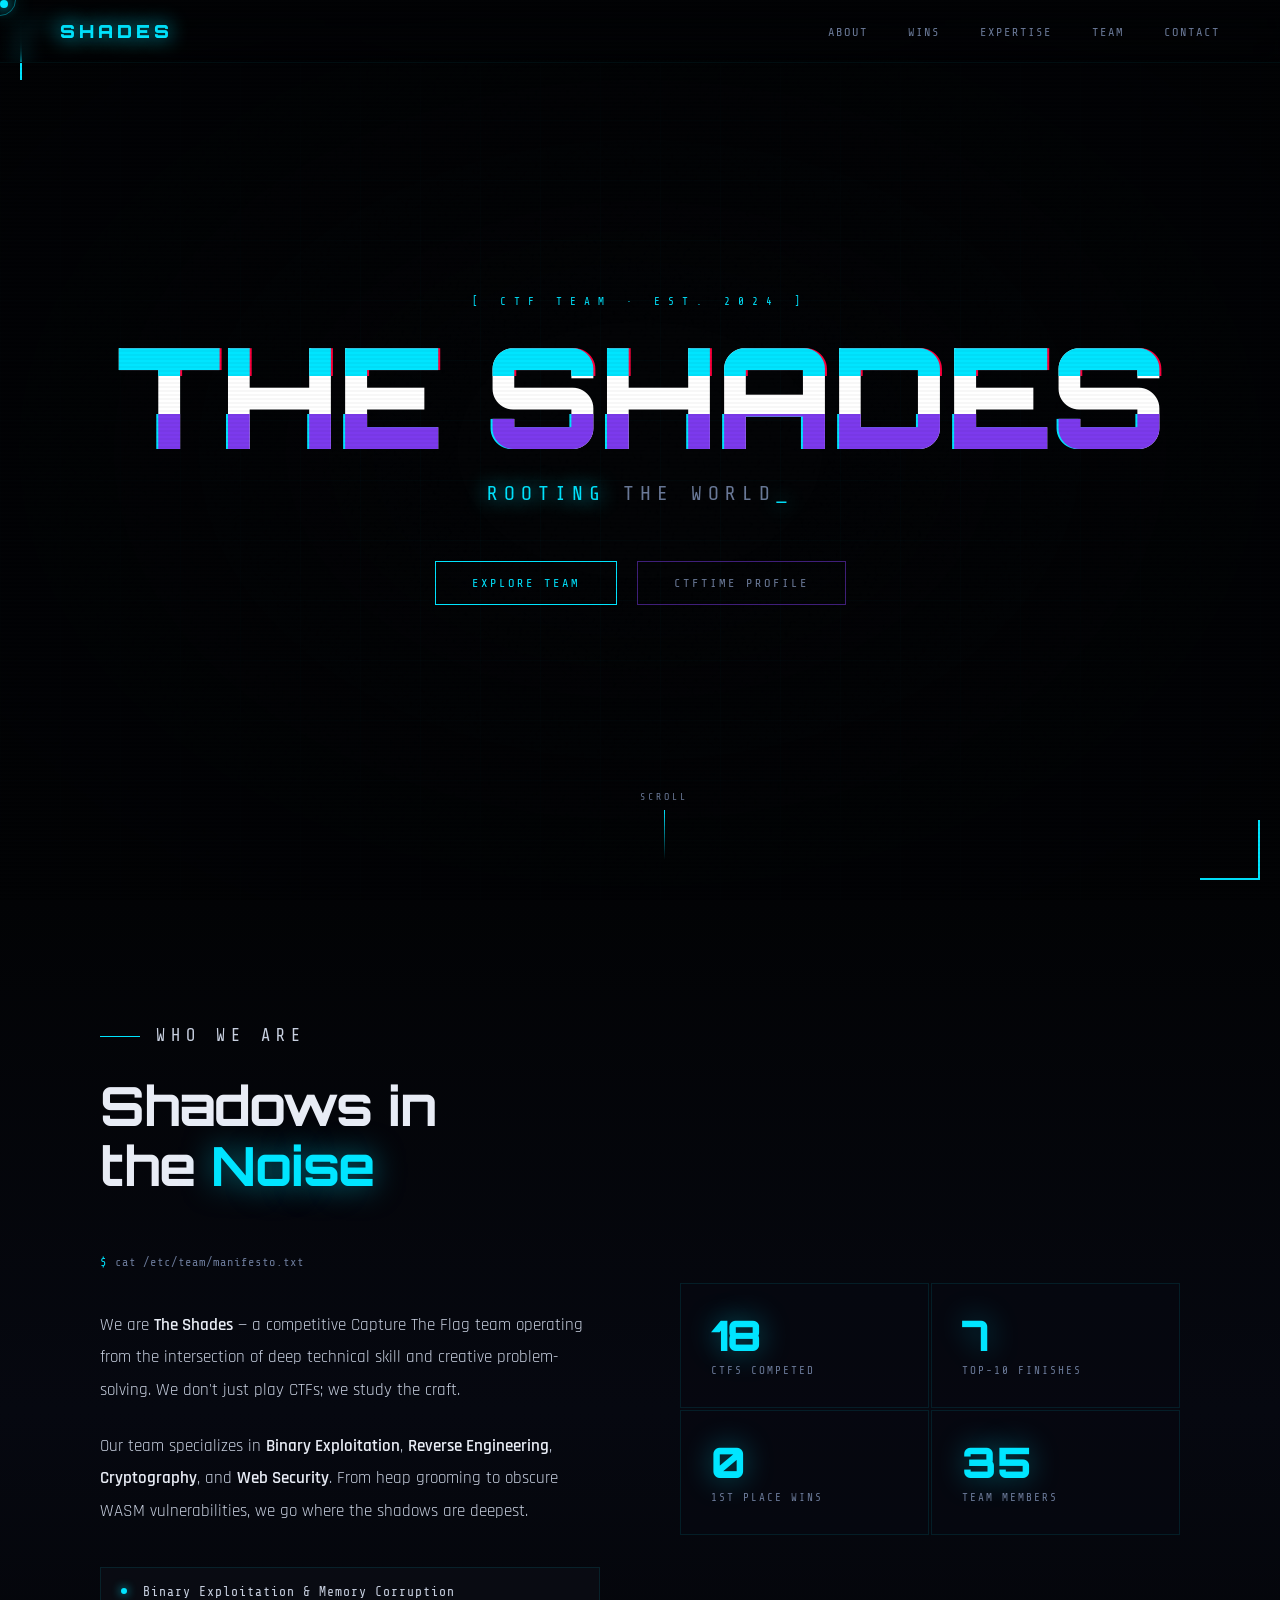
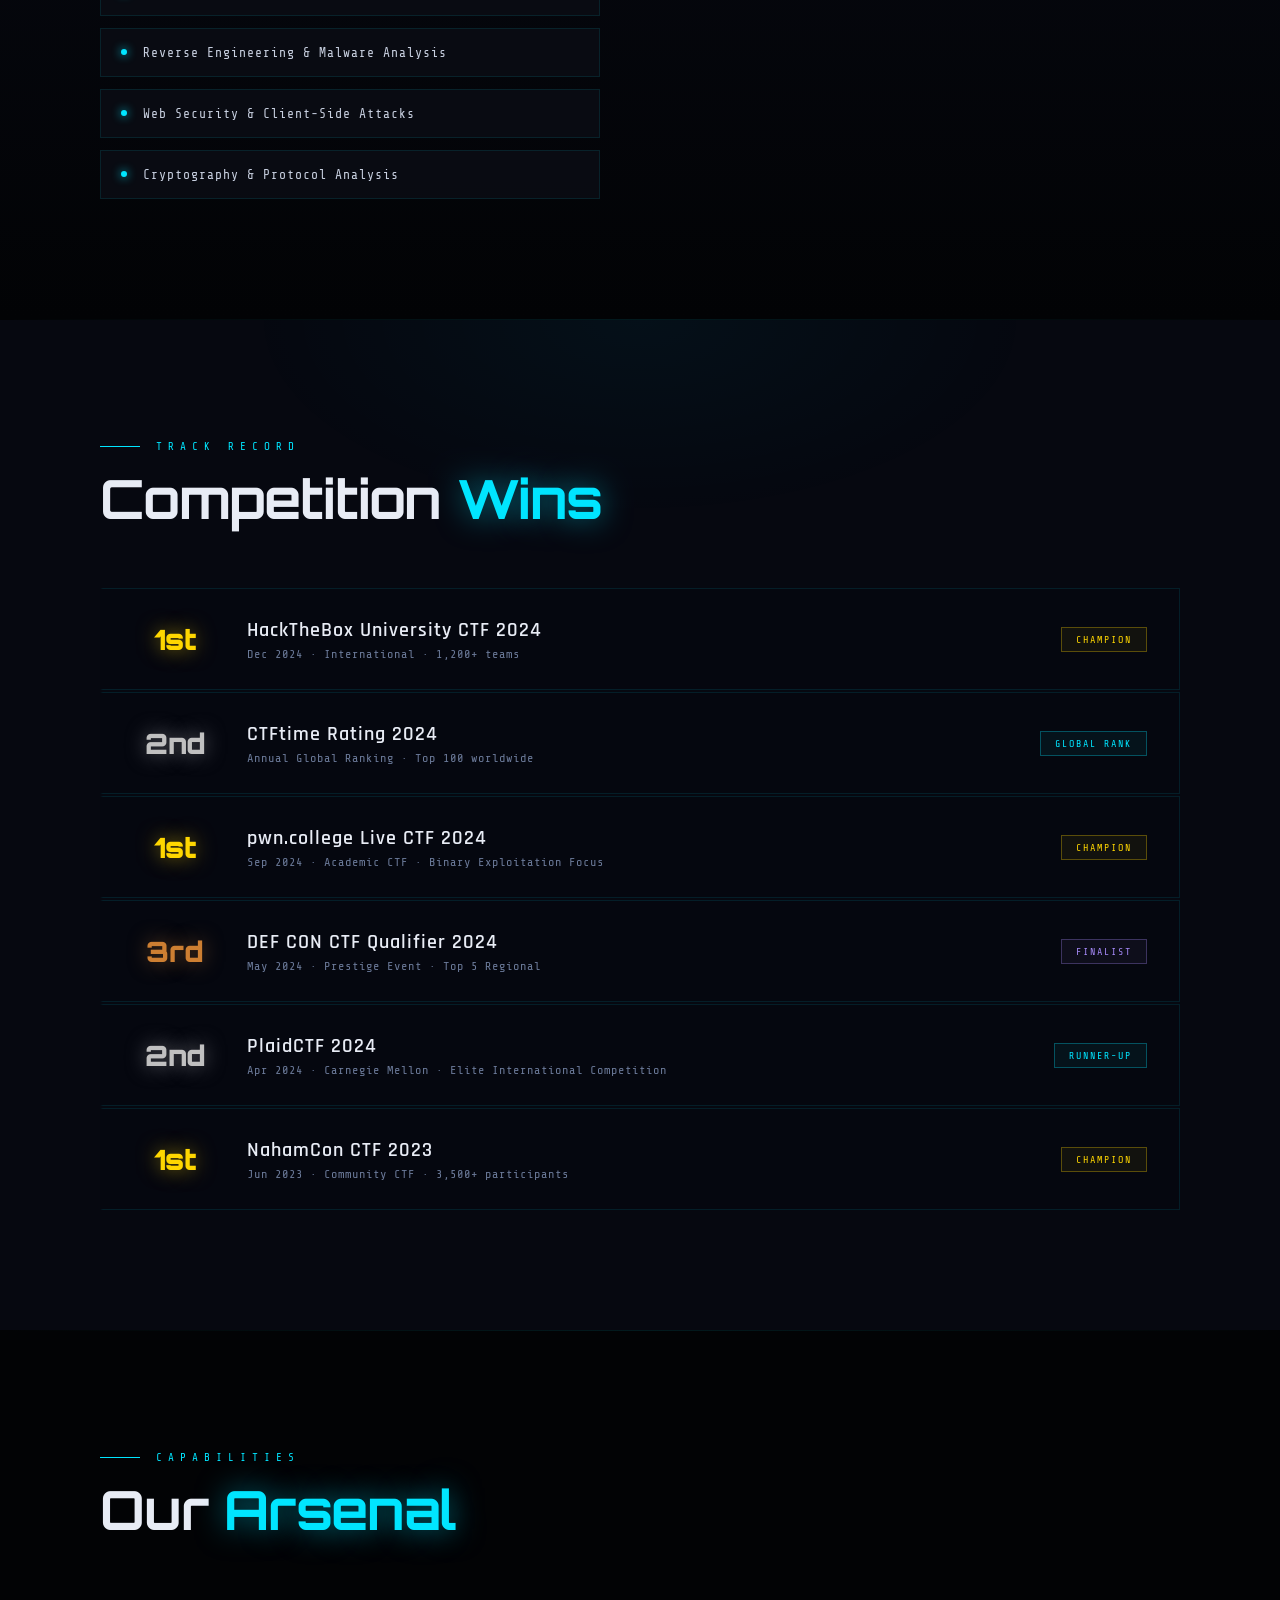
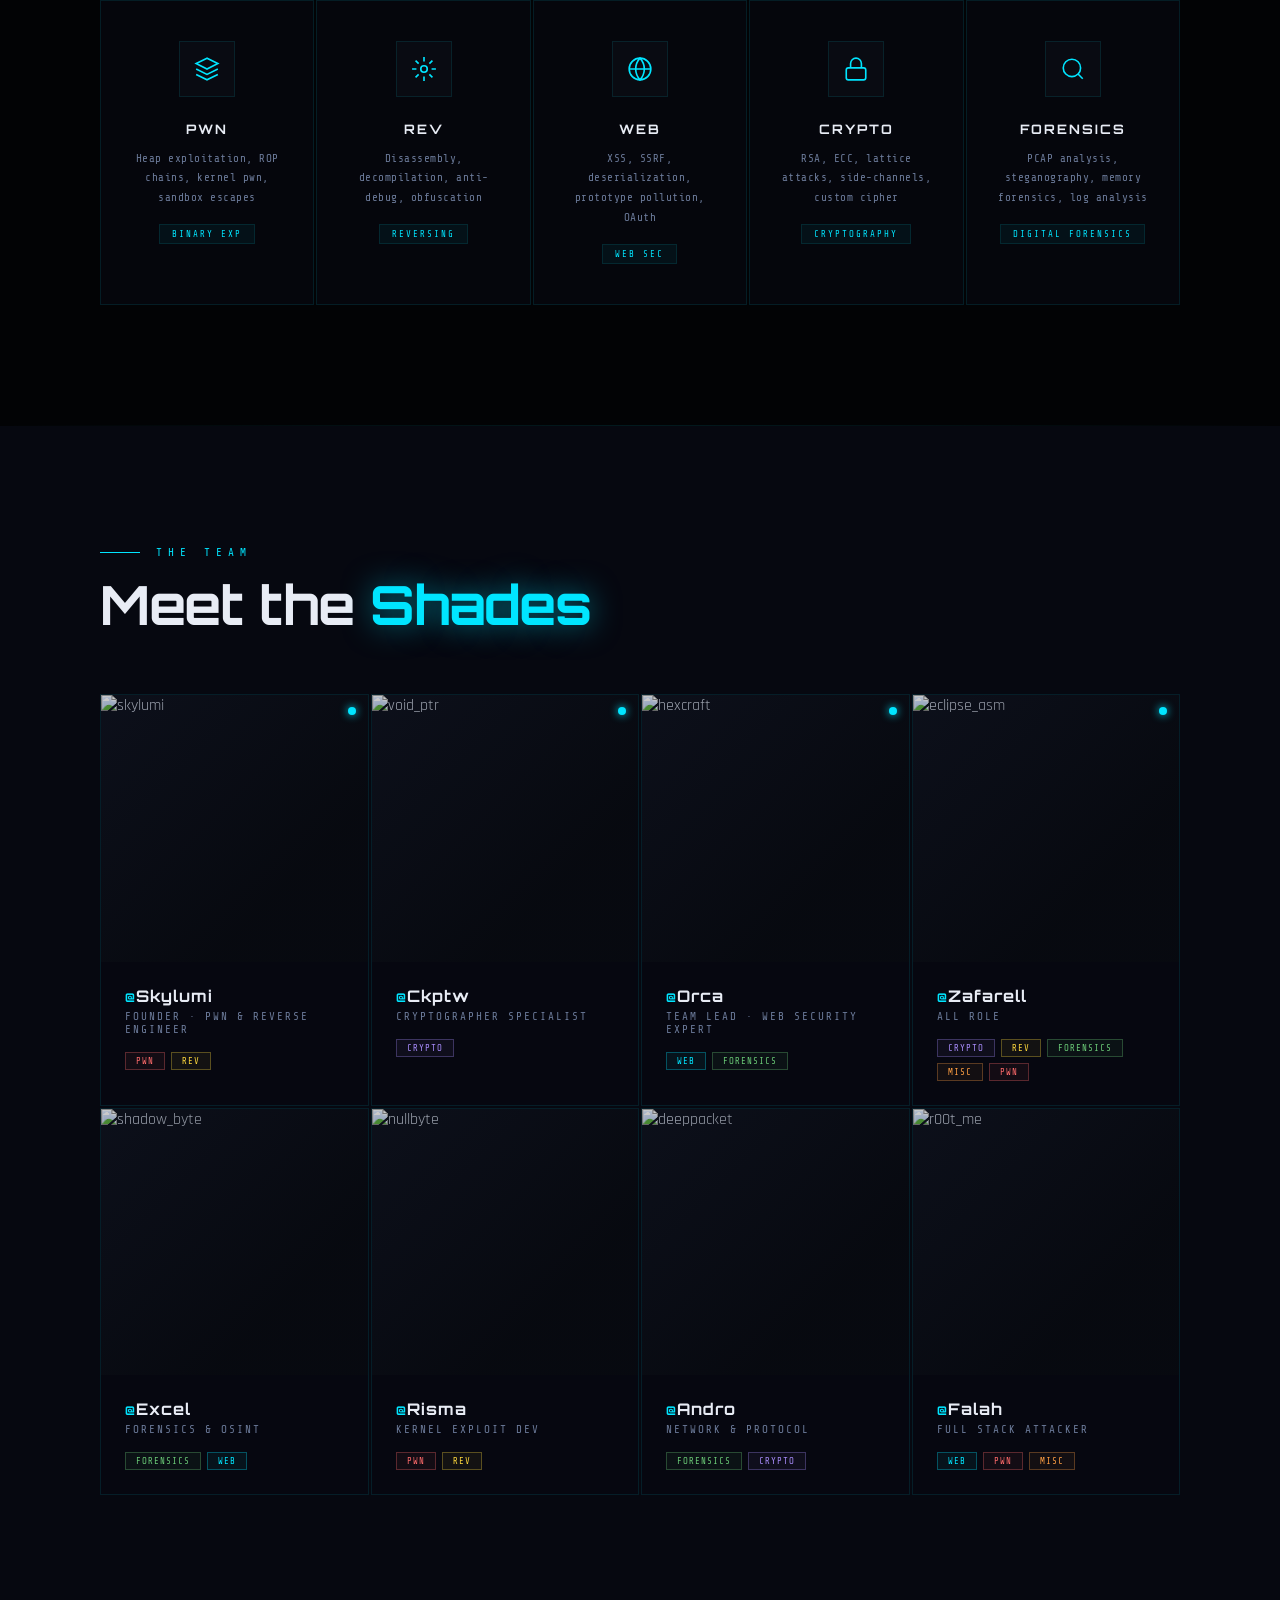
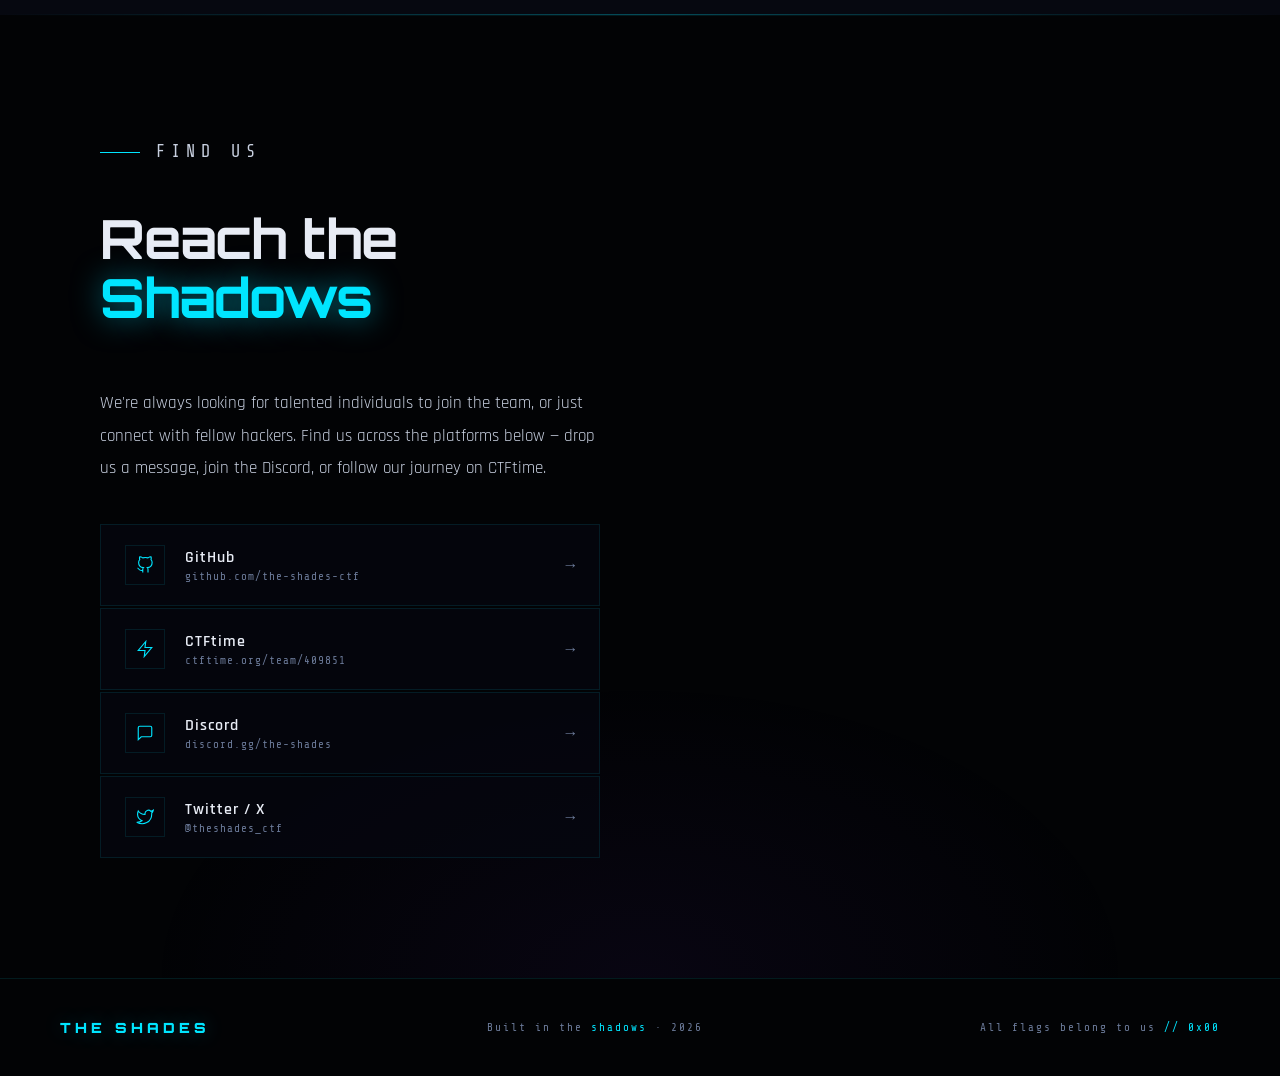
==== commit b99ea5c4: "gitu" ====
--- a/index.html
+++ b/index.html
@@ -415,23 +415,6 @@
           </a>
         </div>
       </div>
-      <div class="contact-form">
-        <div class="terminal-line">echo "Want to join? Send a message."</div>
-        <div class="form-group">
-          <label class="form-label">Handle</label>
-          <input type="text" class="form-input" placeholder="your_handle">
-        </div>
-        <div class="form-group">
-          <label class="form-label">Email</label>
-          <input type="email" class="form-input" placeholder="user@domain.com">
-        </div>
-        <div class="form-group">
-          <label class="form-label">Message</label>
-          <textarea class="form-textarea" placeholder="Tell us about your skills..."></textarea>
-        </div>
-        <button class="btn-primary" style="width:100%;border:none;cursor:none;">Send Message</button>
-      </div>
-    </div>
   </div>
 </section>
 
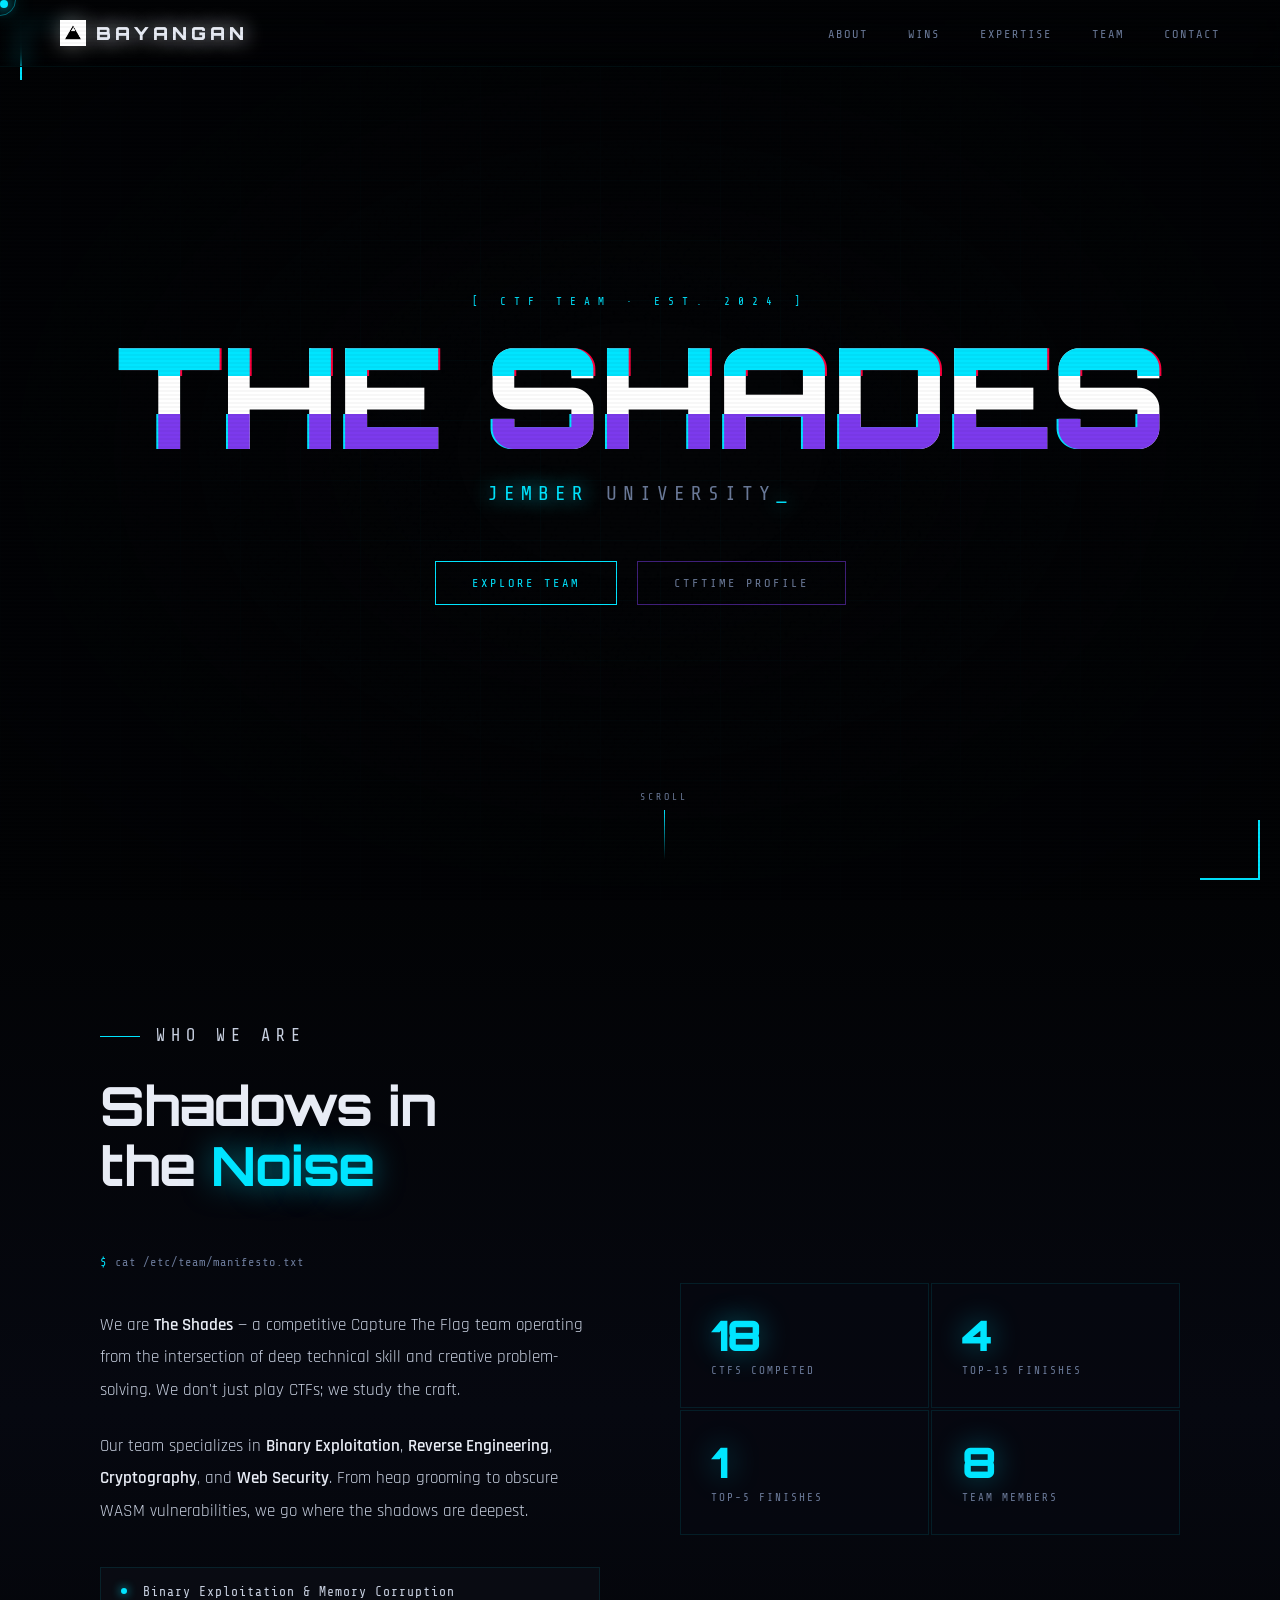
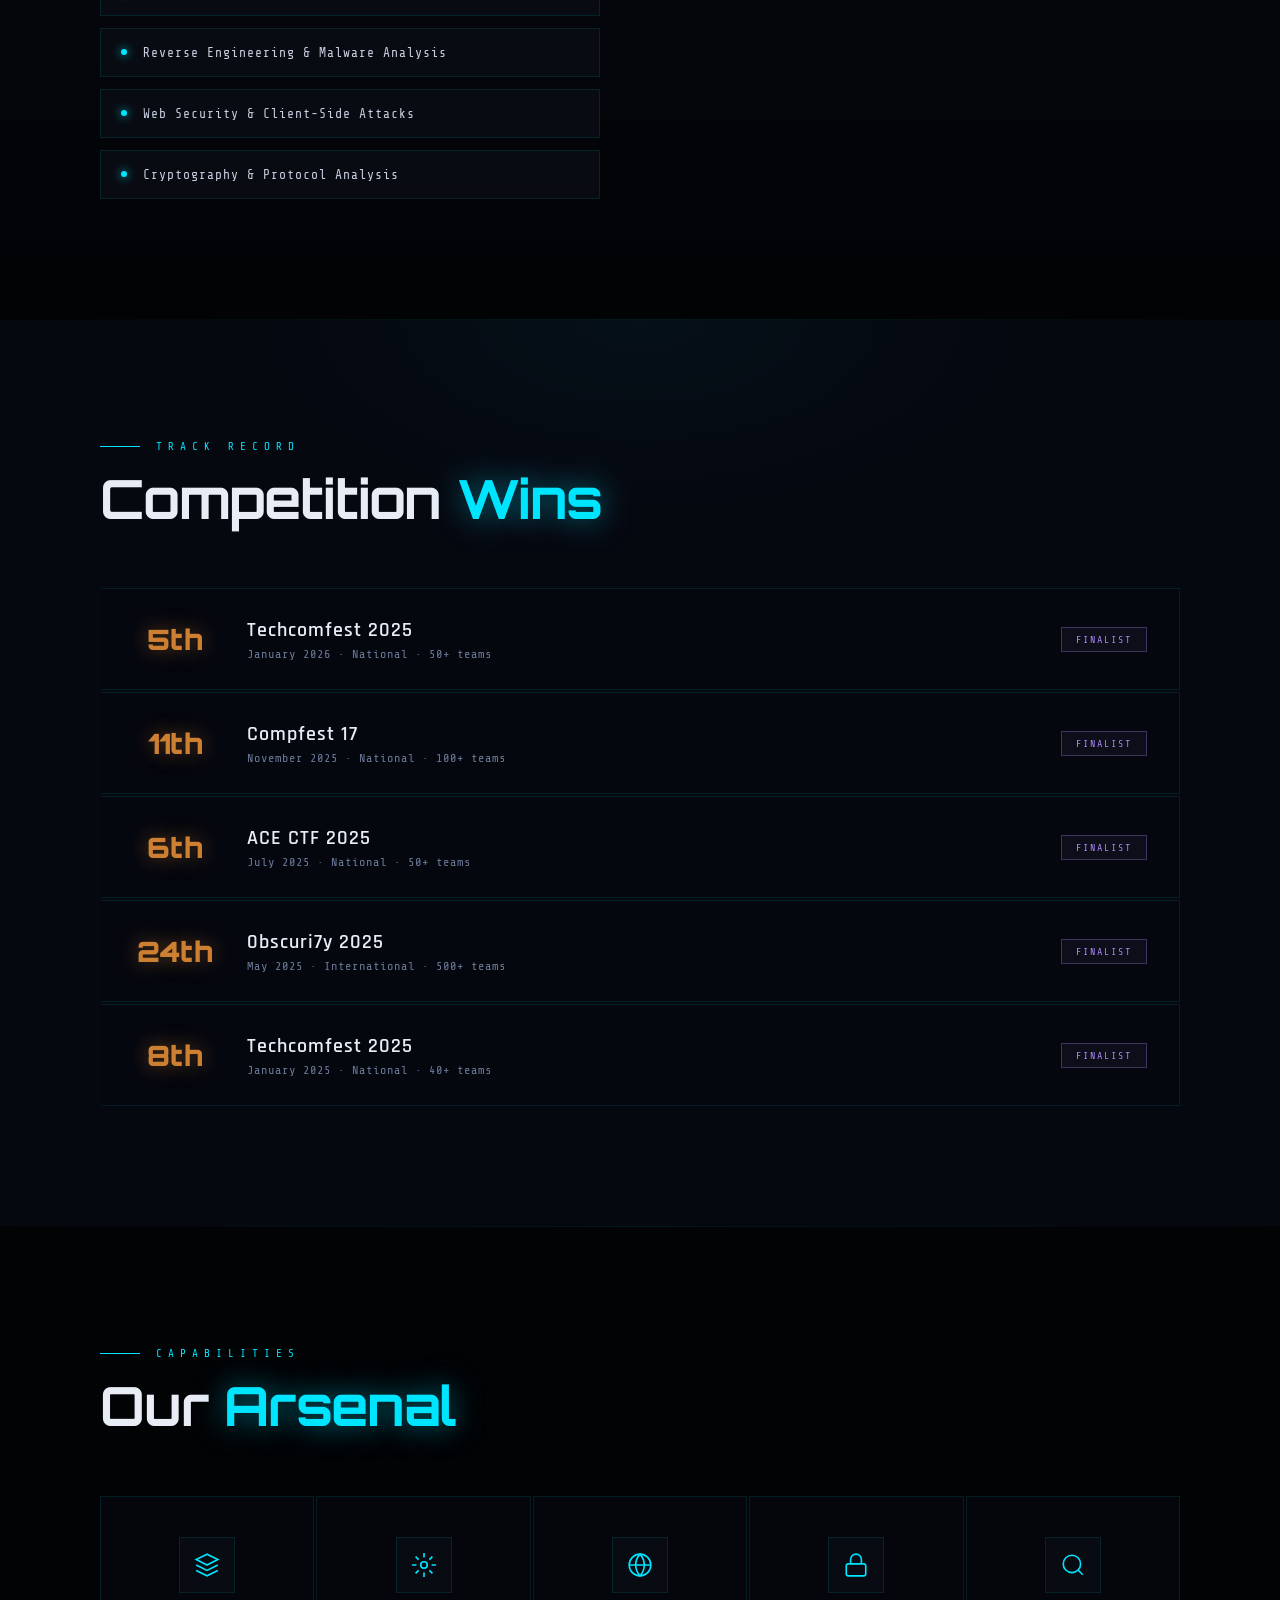
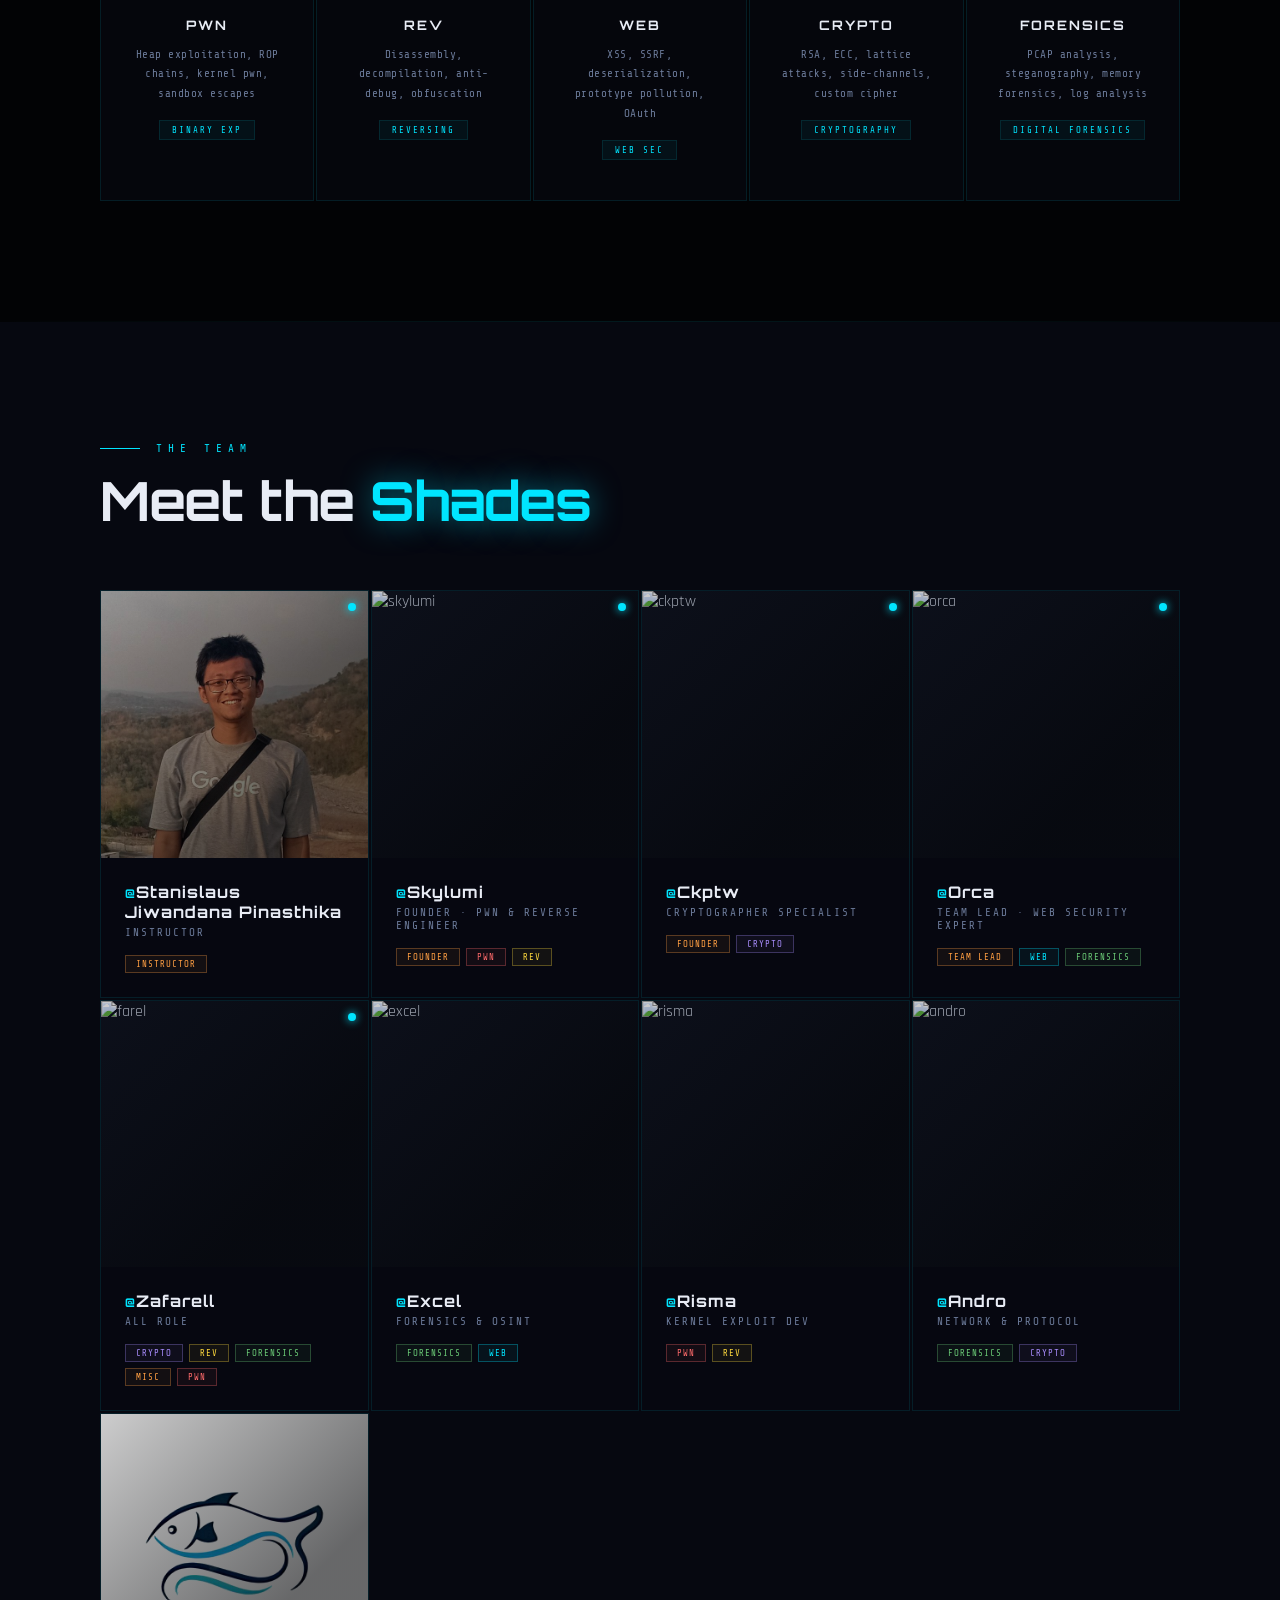
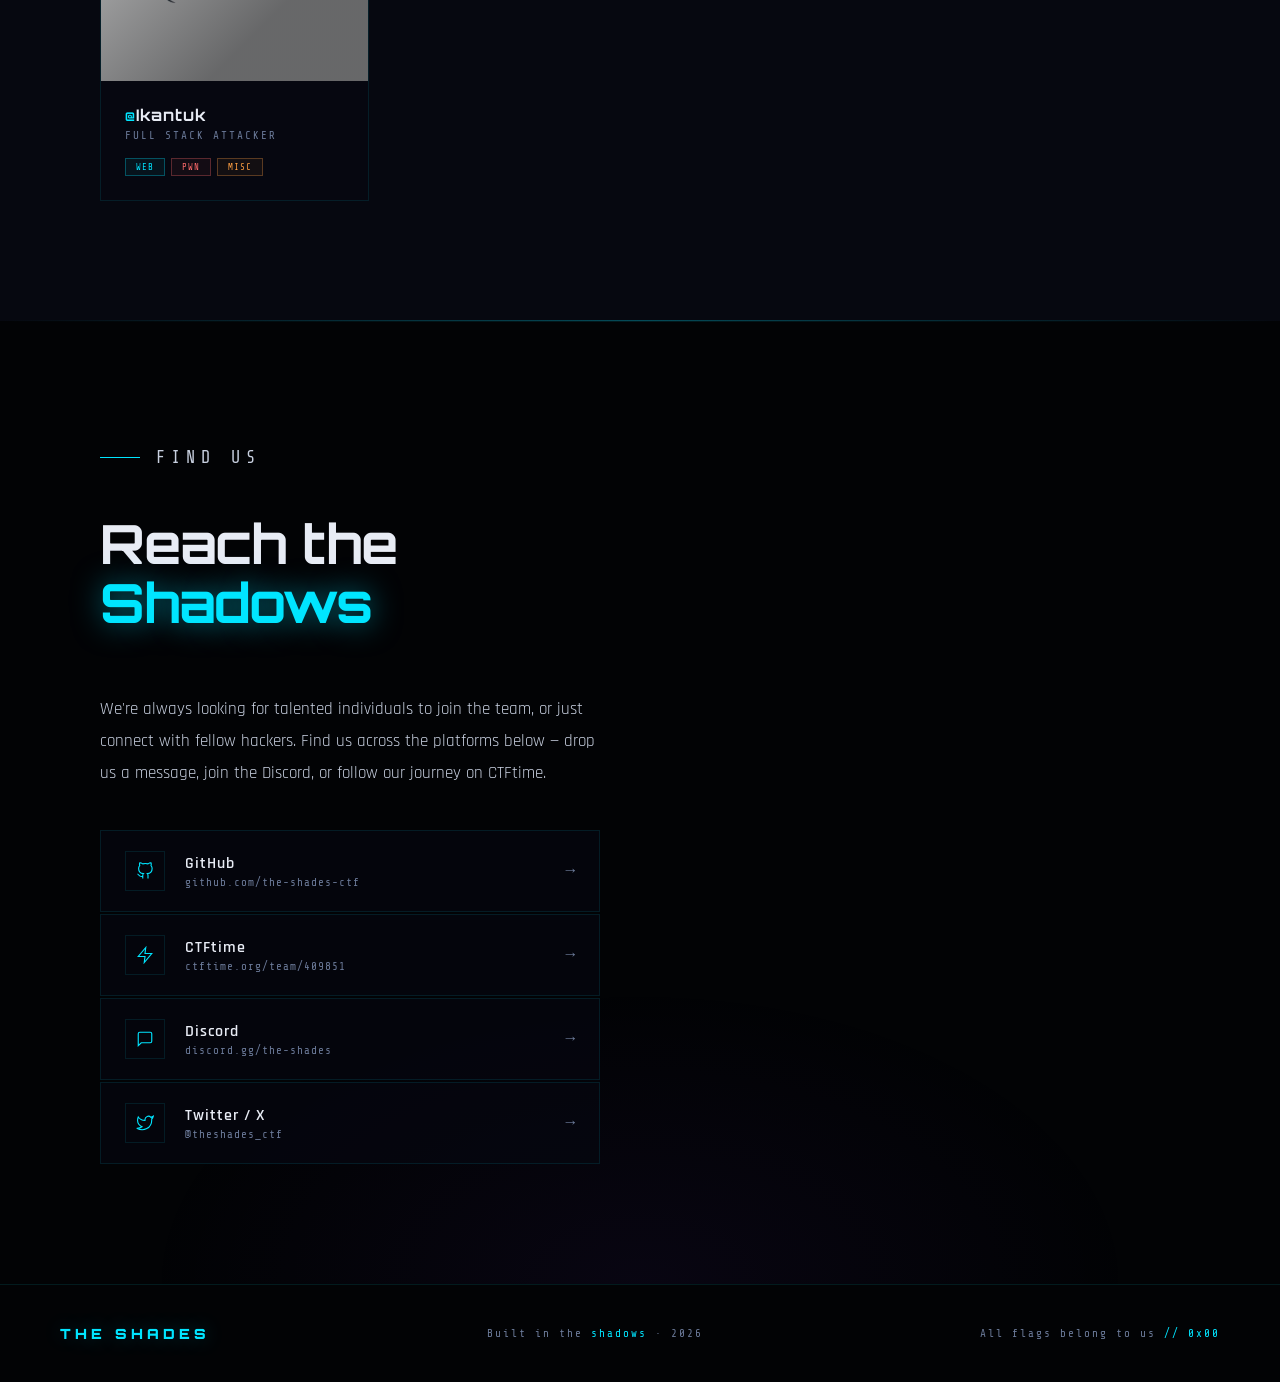
==== commit ceddf11d: "yahh" ====
--- a/index.html
+++ b/index.html
@@ -3,7 +3,7 @@
 <head>
 <meta charset="UTF-8">
 <meta name="viewport" content="width=device-width, initial-scale=1.0">
-<title>THE SHADES — Rooting the World</title>
+<title>THE SHADES UNEJ</title>
 <link href="https://fonts.googleapis.com/css2?family=Share+Tech+Mono&family=Rajdhani:wght@300;400;500;600;700&family=Orbitron:wght@400;700;900&display=swap" rel="stylesheet">
 <link rel="stylesheet" href="styles.css">
 
@@ -18,7 +18,10 @@
 
 <!-- NAV -->
 <nav>
-  <a href="#hero" class="nav-logo">SHADES</a>
+  <a href="#hero" class="nav-logo">
+    <img class="logo-mark" src="assets/members/bayangan.png" alt="Bayangan logo">
+    <span>BAYANGAN</span>
+  </a>
   <ul class="nav-links">
     <li><a href="#about">About</a></li>
     <li><a href="#achievements">Wins</a></li>
@@ -41,7 +44,7 @@
       <span class="glitch" data-text="THE SHADES">THE SHADES</span>
     </h1>
     <p class="hero-subtitle">
-      <span>Rooting</span> the World<span class="blink">_</span>
+      <span>Jember</span> University<span class="blink">_</span>
     </p>
     <div class="hero-cta">
       <a href="#about" class="btn-primary">Explore Team</a>
@@ -90,15 +93,15 @@
           <div class="stat-label">CTFs Competed</div>
         </div>
         <div class="stat-card reveal-card">
-          <div class="stat-number">7</div>
-          <div class="stat-label">Top-10 Finishes</div>
+          <div class="stat-number">4</div>
+          <div class="stat-label">Top-15 Finishes</div>
         </div>
         <div class="stat-card reveal-card">
-          <div class="stat-number">0</div>
-          <div class="stat-label">1st Place Wins</div>
+          <div class="stat-number">1</div>
+          <div class="stat-label">Top-5 Finishes</div>
         </div>
         <div class="stat-card reveal-card">
-          <div class="stat-number">35</div>
+          <div class="stat-number">8</div>
           <div class="stat-label">Team Members</div>
         </div>
       </div>
@@ -116,52 +119,44 @@
 
     <div class="achievements-list">
       <div class="achievement-item reveal-card">
-        <div class="achievement-rank gold">1st</div>
+        <div class="achievement-rank bronze">5th</div>
         <div class="achievement-info">
-          <h3>HackTheBox University CTF 2024</h3>
-          <p>Dec 2024 · International · 1,200+ teams</p>
-        </div>
-        <span class="achievement-badge badge-gold">Champion</span>
+          <h3>Techcomfest 2025</h3>
+          <p>January 2026 · National · 50+ teams</p>
+        </div>
+        <span class="achievement-badge badge-purple">Finalist</span>
       </div>
       <div class="achievement-item reveal-card">
-        <div class="achievement-rank silver">2nd</div>
+        <div class="achievement-rank bronze">11th</div>
         <div class="achievement-info">
-          <h3>CTFtime Rating 2024</h3>
-          <p>Annual Global Ranking · Top 100 worldwide</p>
-        </div>
-        <span class="achievement-badge badge-cyan">Global Rank</span>
+          <h3>Compfest 17</h3>
+          <p>November 2025 · National · 100+ teams</p>
+        </div>
+        <span class="achievement-badge badge-purple">Finalist</span>
       </div>
       <div class="achievement-item reveal-card">
-        <div class="achievement-rank gold">1st</div>
+        <div class="achievement-rank bronze">6th</div>
         <div class="achievement-info">
-          <h3>pwn.college Live CTF 2024</h3>
-          <p>Sep 2024 · Academic CTF · Binary Exploitation Focus</p>
-        </div>
-        <span class="achievement-badge badge-gold">Champion</span>
+          <h3>ACE CTF 2025</h3>
+          <p>July 2025 · National · 50+ teams</p>
+        </div>
+        <span class="achievement-badge badge-purple">Finalist</span>
       </div>
       <div class="achievement-item reveal-card">
-        <div class="achievement-rank bronze">3rd</div>
+        <div class="achievement-rank bronze">24th</div>
         <div class="achievement-info">
-          <h3>DEF CON CTF Qualifier 2024</h3>
-          <p>May 2024 · Prestige Event · Top 5 Regional</p>
+          <h3>0bscuri7y 2025</h3>
+          <p>May 2025 · International · 500+ teams</p>
         </div>
         <span class="achievement-badge badge-purple">Finalist</span>
       </div>
       <div class="achievement-item reveal-card">
-        <div class="achievement-rank silver">2nd</div>
+        <div class="achievement-rank bronze">8th</div>
         <div class="achievement-info">
-          <h3>PlaidCTF 2024</h3>
-          <p>Apr 2024 · Carnegie Mellon · Elite International Competition</p>
-        </div>
-        <span class="achievement-badge badge-cyan">Runner-up</span>
-      </div>
-      <div class="achievement-item reveal-card">
-        <div class="achievement-rank gold">1st</div>
-        <div class="achievement-info">
-          <h3>NahamCon CTF 2023</h3>
-          <p>Jun 2023 · Community CTF · 3,500+ participants</p>
-        </div>
-        <span class="achievement-badge badge-gold">Champion</span>
+          <h3>Techcomfest 2025</h3>
+          <p>January 2025 · National · 40+ teams</p>
+        </div>
+        <span class="achievement-badge badge-purple">Finalist</span>
       </div>
     </div>
   </div>
@@ -241,6 +236,20 @@
 
       <div class="member-card reveal-card">
         <div class="member-avatar">
+          <img class="member-photo" src="assets/members/stanis.png" alt="stanislaus">
+          <div class="member-status"></div>
+        </div>
+        <div class="member-info">
+          <div class="member-handle"><span>@</span>Stanislaus Jiwandana Pinasthika</div>
+          <div class="member-role">Instructor</div>
+          <div class="member-tags">
+            <span class="member-tag tag-misc">Instructor</span>
+          </div>
+        </div>
+      </div>
+
+      <div class="member-card reveal-card">
+        <div class="member-avatar">
           <img class="member-photo" src="https://avatars.githubusercontent.com/u/93416709?s=400&u=16a371cbfc76e22c1201ee96dd5cfb0387e83174&v=4" alt="skylumi">
           <div class="member-status"></div>
         </div>
@@ -248,6 +257,7 @@
           <div class="member-handle"><span>@</span>Skylumi</div>
           <div class="member-role">Founder · Pwn & Reverse Engineer</div>
           <div class="member-tags">
+            <span class="member-tag tag-misc">Founder</span>
             <span class="member-tag tag-pwn">Pwn</span>
             <span class="member-tag tag-rev">Rev</span>
           </div>
@@ -256,13 +266,14 @@
 
       <div class="member-card reveal-card">
         <div class="member-avatar">
-          <img class="member-photo" src="https://cdn.discordapp.com/avatars/1265568289707397224/f3e783a746f27cb4f71e2d071e96e6d7.webp" alt="void_ptr">
+          <img class="member-photo" src="https://cdn.discordapp.com/avatars/1265568289707397224/f3e783a746f27cb4f71e2d071e96e6d7.webp" alt="ckptw">
           <div class="member-status"></div>
         </div>
         <div class="member-info">
           <div class="member-handle"><span>@</span>Ckptw</div>
           <div class="member-role">Cryptographer Specialist</div>
           <div class="member-tags">
+            <span class="member-tag tag-misc">Founder</span>
             <span class="member-tag tag-crypto">Crypto</span>
           </div>
         </div>
@@ -270,13 +281,14 @@
 
       <div class="member-card reveal-card">
         <div class="member-avatar">
-          <img class="member-photo" src="https://cdn.discordapp.com/avatars/1385859537785065482/118c7422d9977203be0ff4238fd3af62.webp" alt="hexcraft">
+          <img class="member-photo" src="https://cdn.discordapp.com/avatars/1385859537785065482/118c7422d9977203be0ff4238fd3af62.webp" alt="orca">
           <div class="member-status"></div>
         </div>
         <div class="member-info">
           <div class="member-handle"><span>@</span>Orca</div>
           <div class="member-role">Team Lead · Web Security Expert</div>
           <div class="member-tags">
+            <span class="member-tag tag-misc">Team Lead</span>
             <span class="member-tag tag-web">Web</span>
             <span class="member-tag tag-forensics">Forensics</span>
           </div>
@@ -285,7 +297,7 @@
 
       <div class="member-card reveal-card">
         <div class="member-avatar">
-          <img class="member-photo" src="https://cdn.discordapp.com/avatars/1124884230682460290/fd2683038ac2bbdd71b9cf6fa1d029a7.webp" alt="eclipse_asm">
+          <img class="member-photo" src="https://cdn.discordapp.com/avatars/1124884230682460290/fd2683038ac2bbdd71b9cf6fa1d029a7.webp" alt="farel">
           <div class="member-status"></div>
         </div>
         <div class="member-info">
@@ -303,7 +315,7 @@
 
       <div class="member-card reveal-card">
         <div class="member-avatar">
-          <img class="member-photo" src="https://cdn.pixabay.com/photo/2023/06/01/12/02/excel-logo-8033473_1280.png" alt="shadow_byte">
+          <img class="member-photo" src="https://cdn.pixabay.com/photo/2023/06/01/12/02/excel-logo-8033473_1280.png" alt="excel">
         </div>
         <div class="member-info">
           <div class="member-handle"><span>@</span>Excel</div>
@@ -317,7 +329,7 @@
 
       <div class="member-card reveal-card">
         <div class="member-avatar">
-          <img class="member-photo" src="https://encrypted-tbn0.gstatic.com/images?q=tbn:ANd9GcSKk2rD_EiwGg21WR8rNv61nPf2eJhTmATeCw&s" alt="nullbyte">
+          <img class="member-photo" src="https://encrypted-tbn0.gstatic.com/images?q=tbn:ANd9GcSKk2rD_EiwGg21WR8rNv61nPf2eJhTmATeCw&s" alt="risma">
         </div>
         <div class="member-info">
           <div class="member-handle"><span>@</span>Risma</div>
@@ -331,7 +343,7 @@
 
       <div class="member-card reveal-card">
         <div class="member-avatar">
-          <img class="member-photo" src="https://encrypted-tbn0.gstatic.com/images?q=tbn:ANd9GcSq5EsZe4cl0_RYe3POgyZyWYOk59BGGkwkLA&s" alt="deeppacket">
+          <img class="member-photo" src="https://encrypted-tbn0.gstatic.com/images?q=tbn:ANd9GcSq5EsZe4cl0_RYe3POgyZyWYOk59BGGkwkLA&s" alt="andro">
         </div>
         <div class="member-info">
           <div class="member-handle"><span>@</span>Andro</div>
@@ -345,10 +357,10 @@
 
       <div class="member-card reveal-card">
         <div class="member-avatar">
-          <img class="member-photo" src="assets/members/r00t-me.jpg" alt="r00t_me">
-        </div>
-        <div class="member-info">
-          <div class="member-handle"><span>@</span>Falah</div>
+          <img class="member-photo" src="assets/members/falah.jpeg" alt="ikantuk">
+        </div>
+        <div class="member-info">
+          <div class="member-handle"><span>@</span>Ikantuk</div>
           <div class="member-role">Full Stack Attacker</div>
           <div class="member-tags">
             <span class="member-tag tag-web">Web</span>
--- a/styles.css
+++ b/styles.css
@@ -78,10 +78,20 @@
     font-family: 'Orbitron', monospace;
     font-size: 18px;
     font-weight: 900;
-    color: var(--cyan);
+    color: var(--text-bright);
     letter-spacing: 4px;
     text-decoration: none;
-    text-shadow: 0 0 20px var(--cyan);
+    text-shadow: 0 0 20px var(--text-bright);
+    display: flex;
+    align-items: center;
+    gap: 10px;
+  }
+
+  .logo-mark {
+    width: 26px;
+    height: 26px;
+    object-fit: contain;
+    filter: drop-shadow(0 0 10px rgba(254, 255, 255, 0.35));
   }
 
   .nav-links {
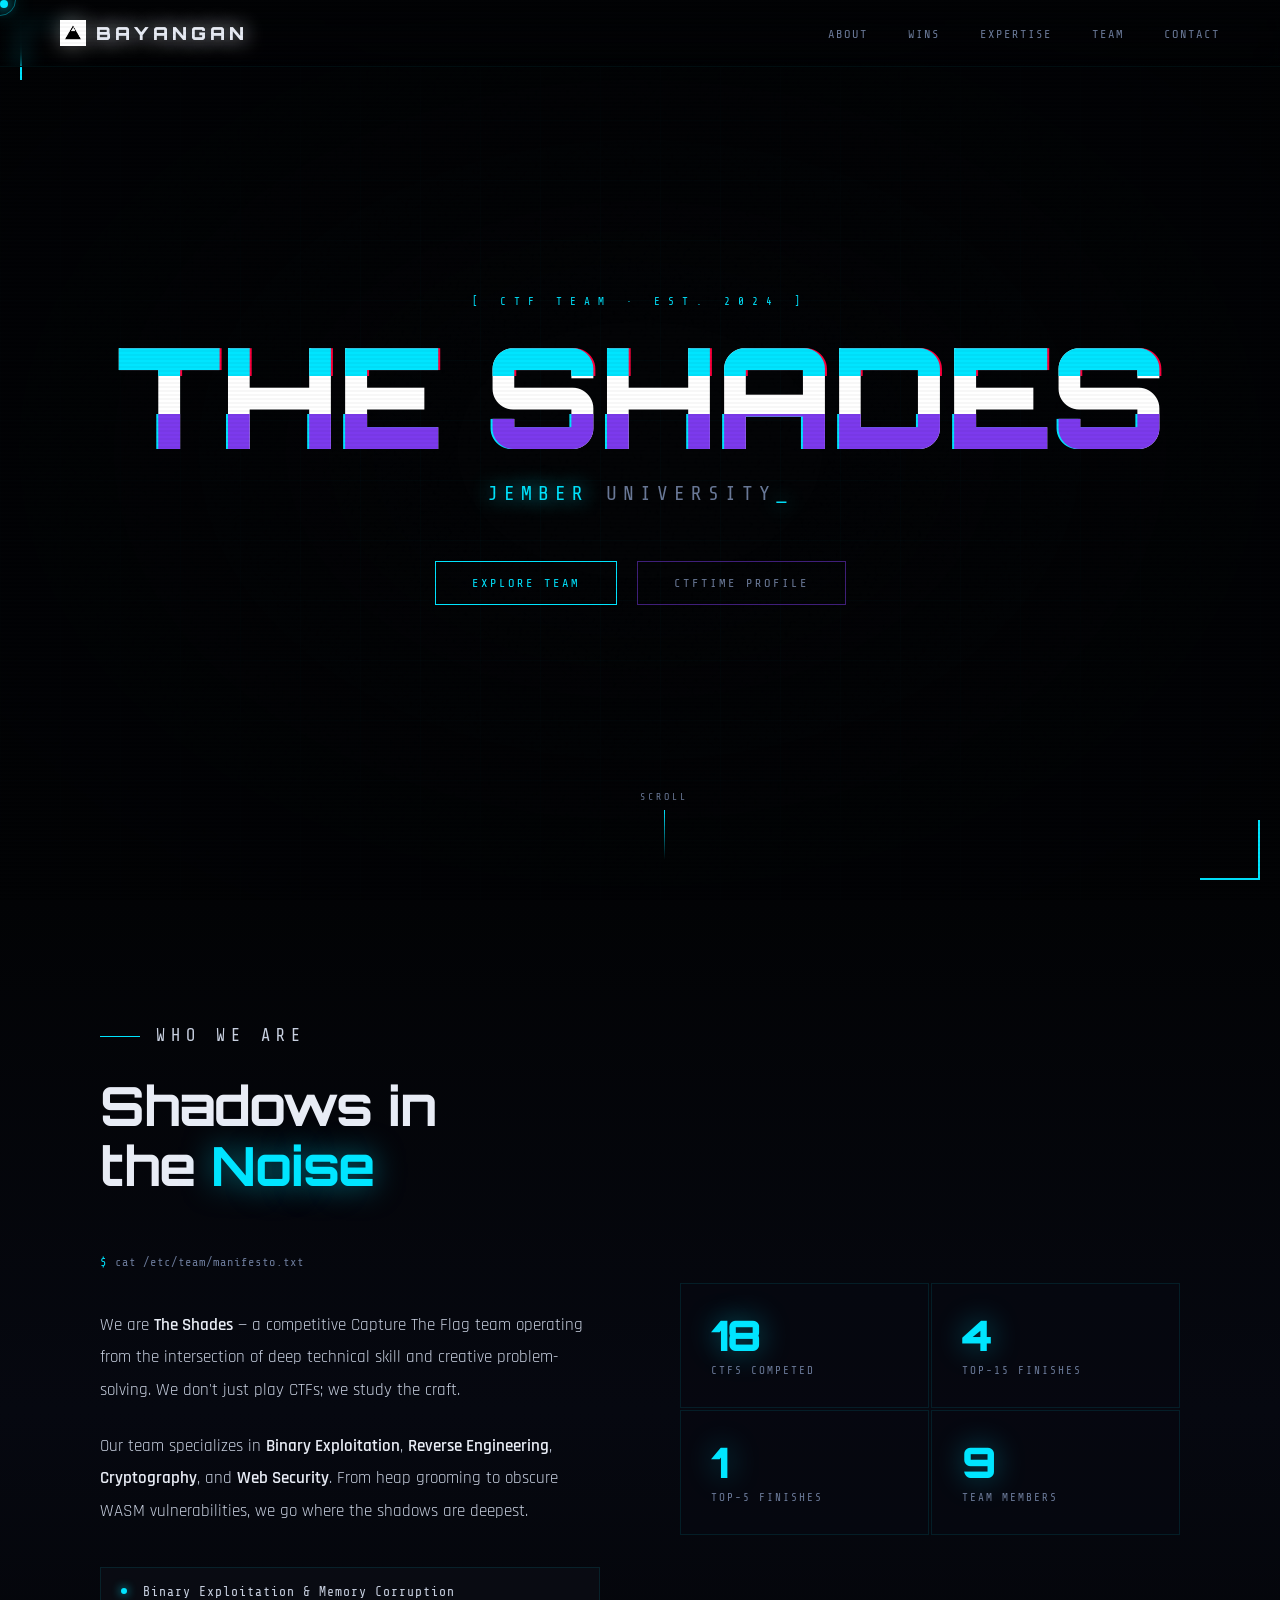
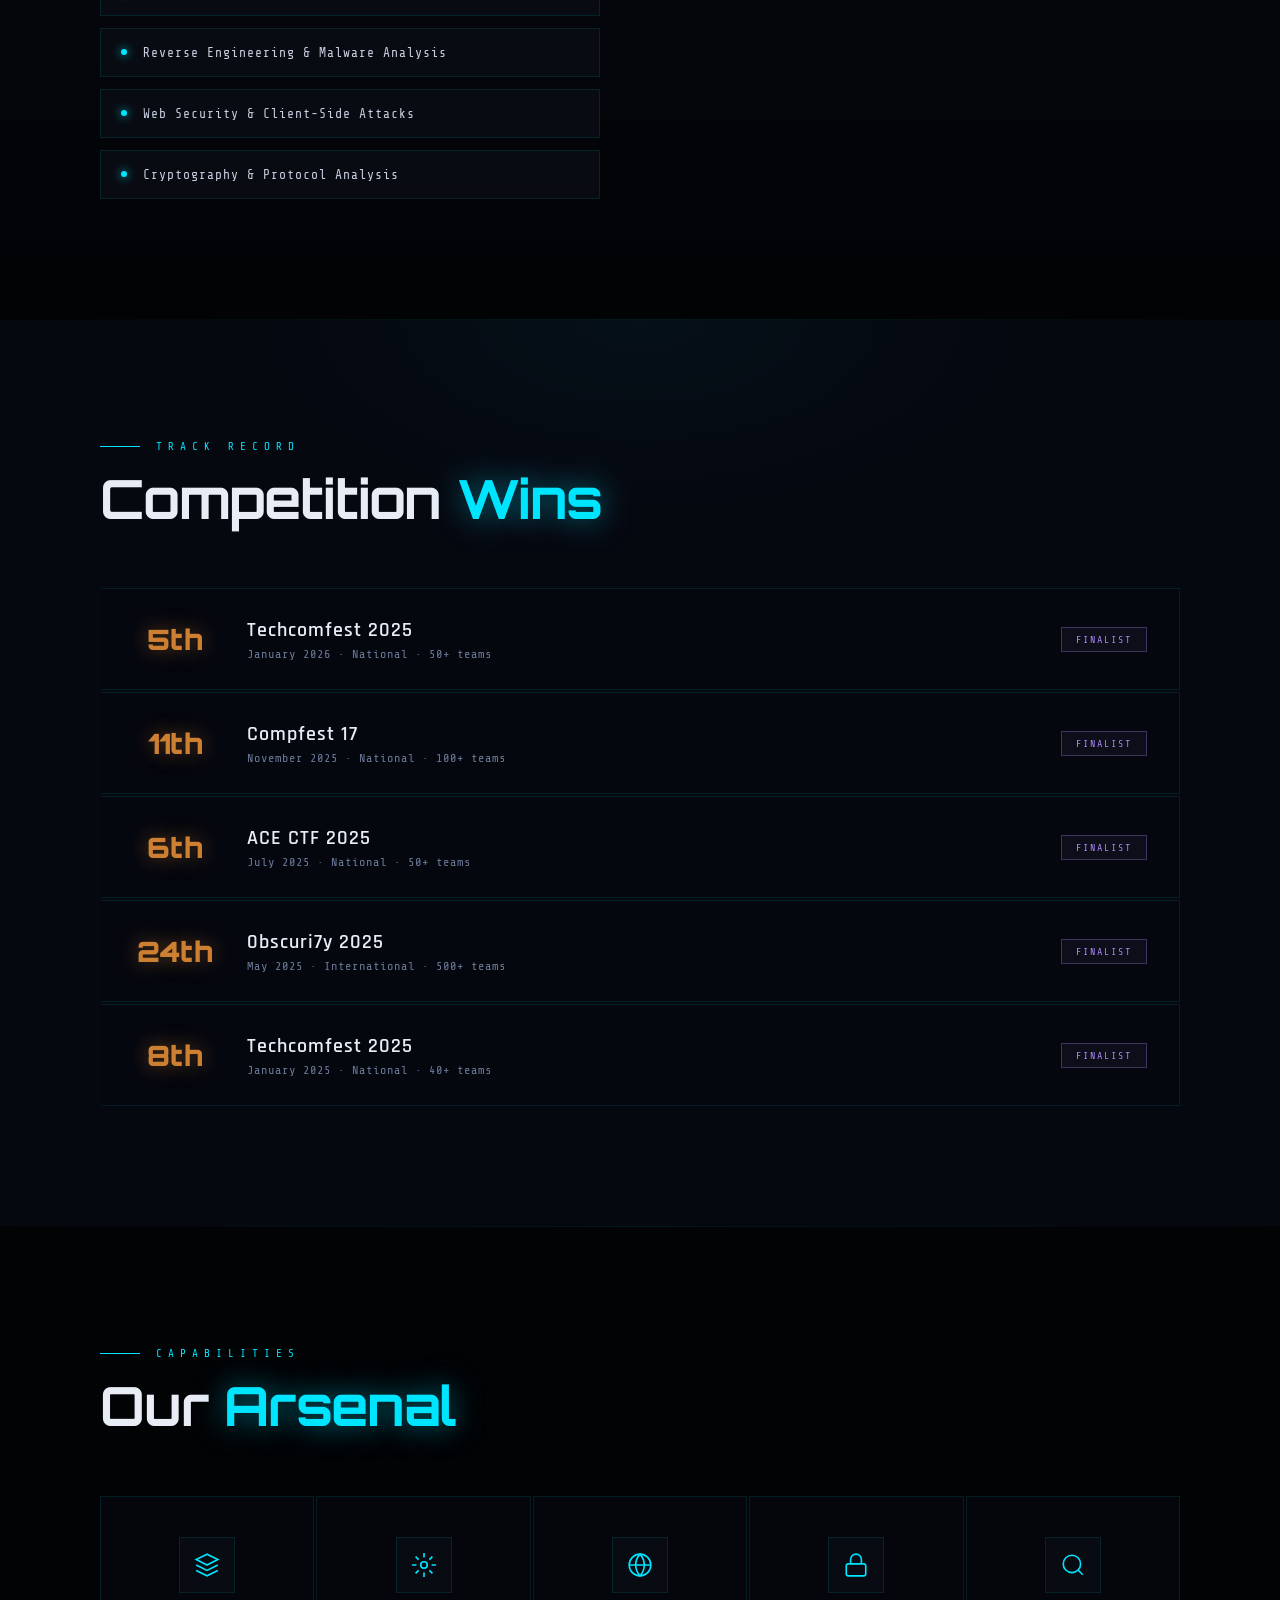
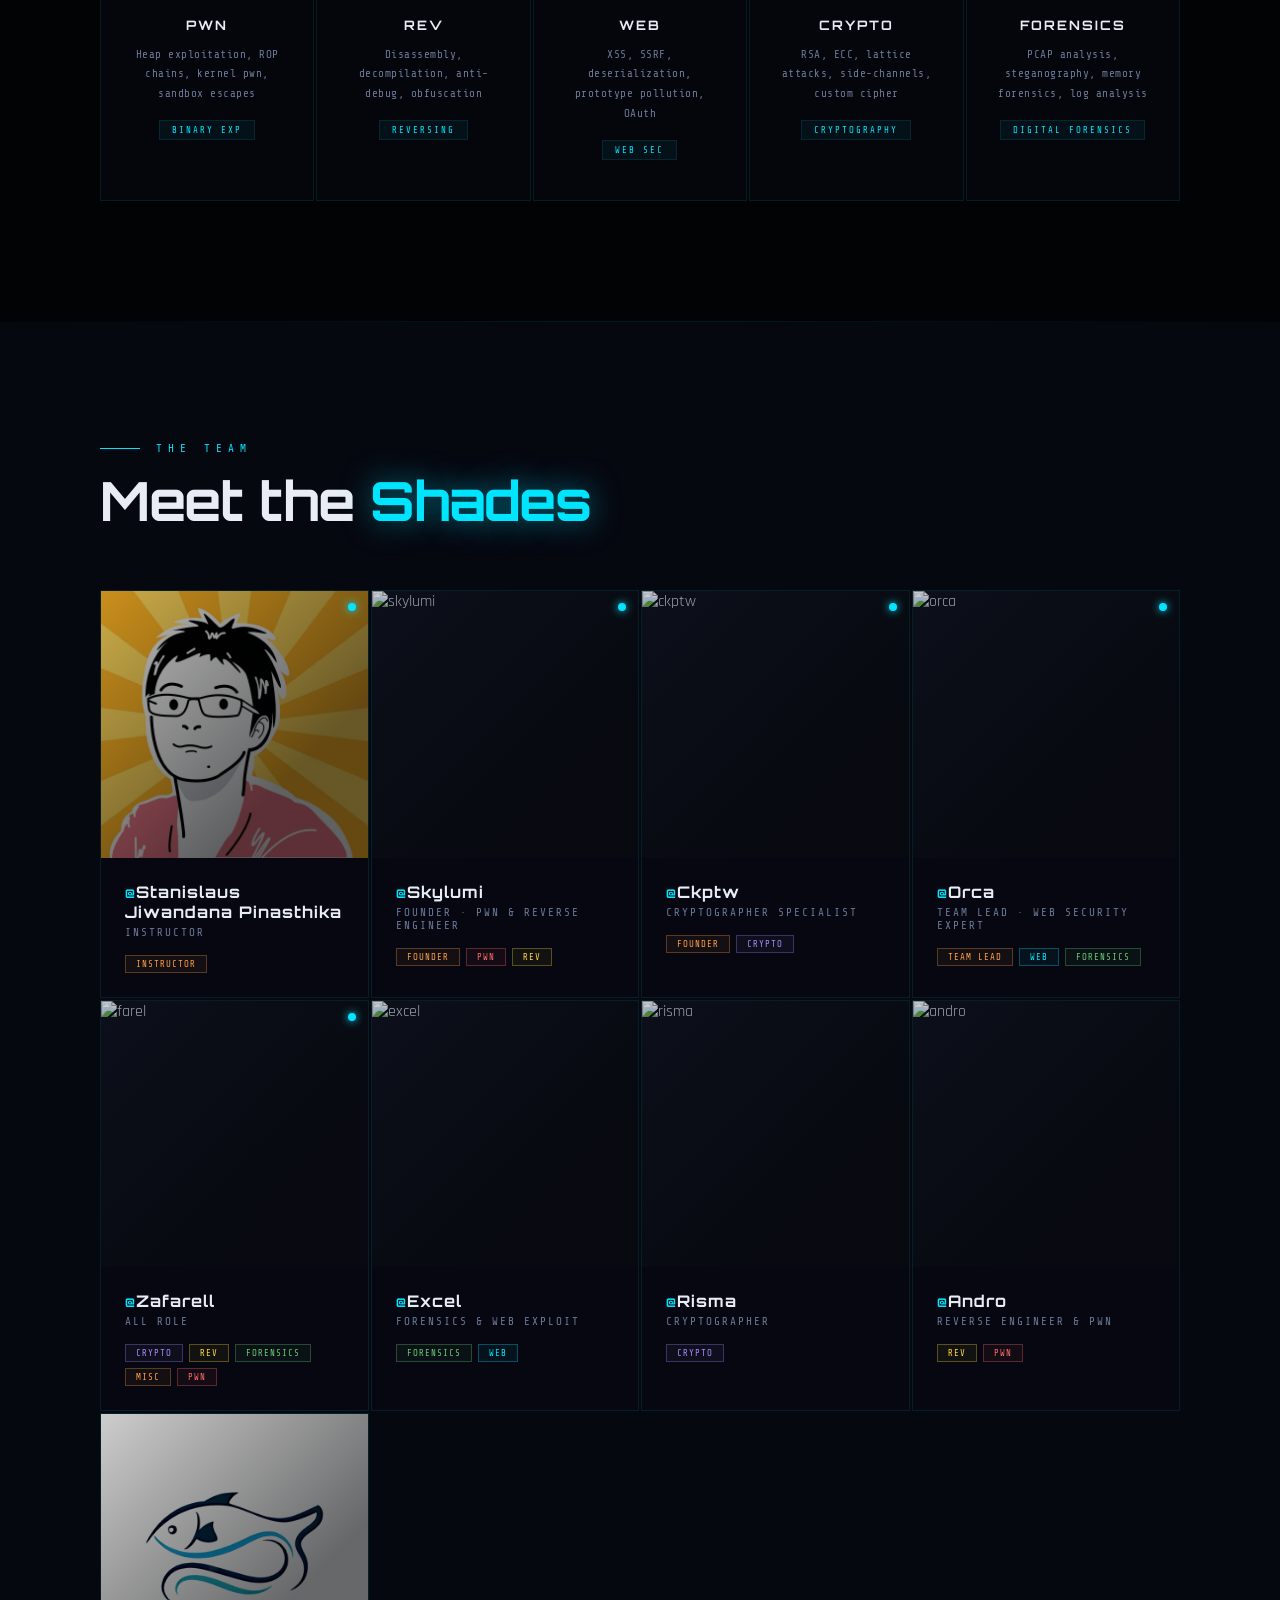
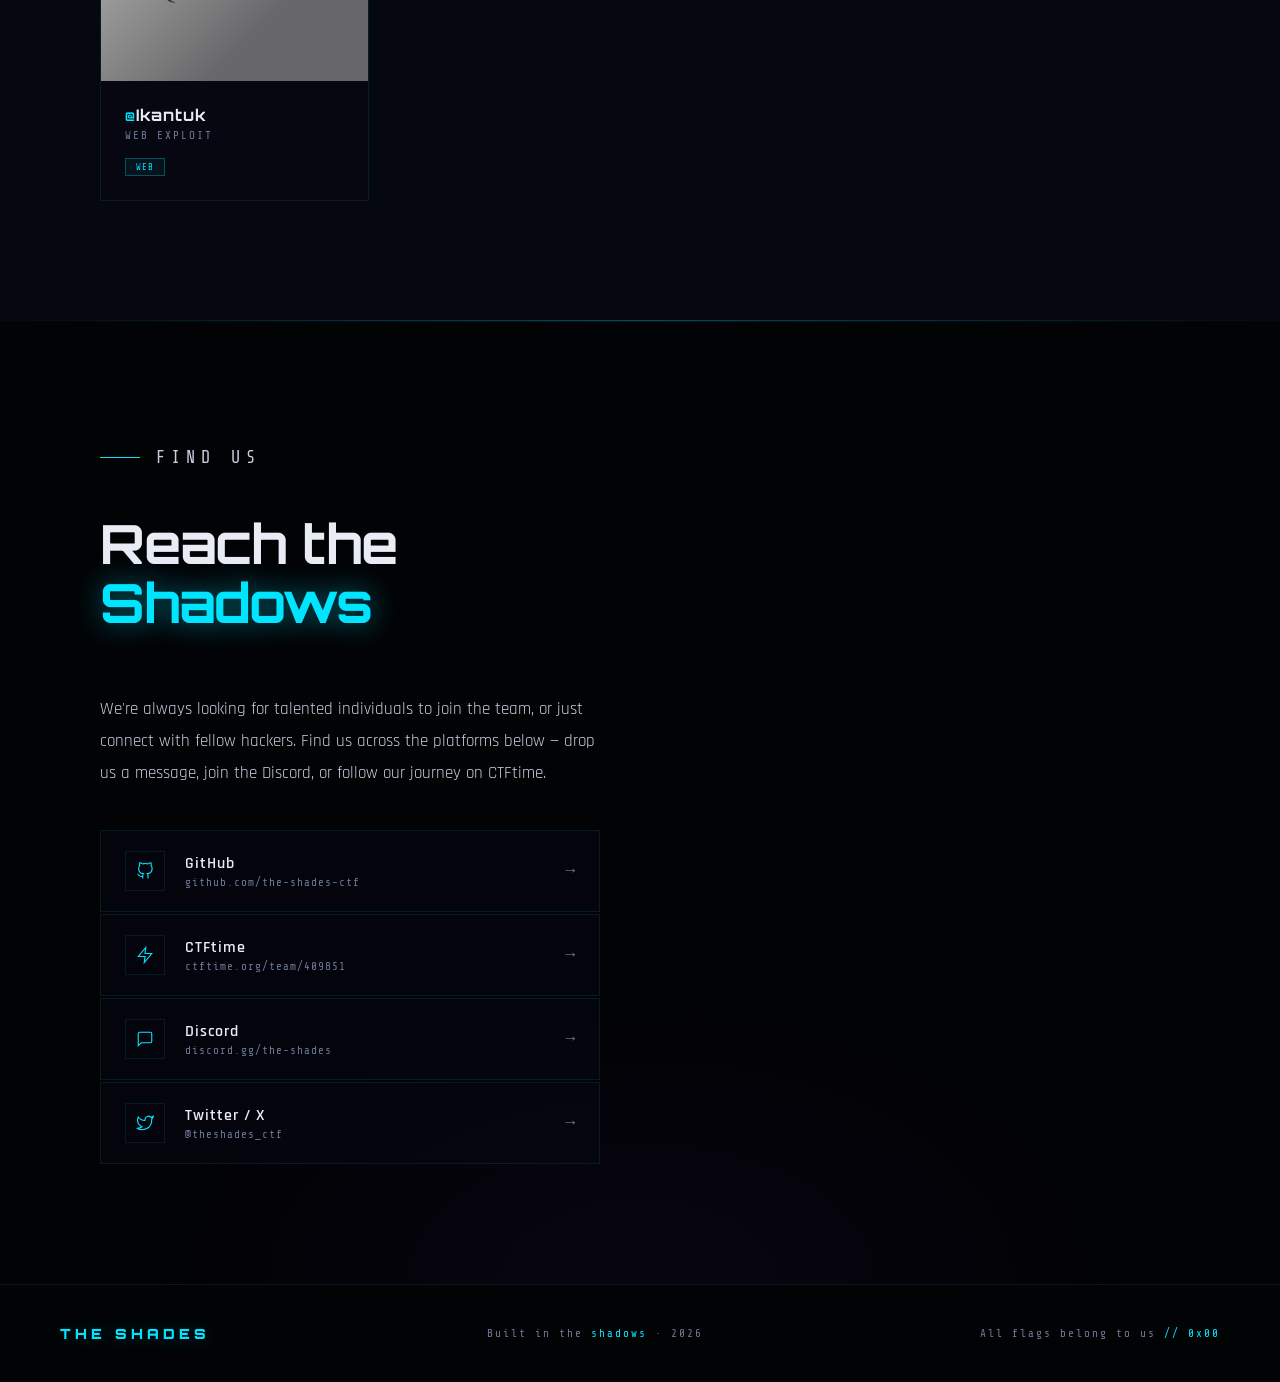
==== commit 3b86c8dd: "ganti pp" ====
--- a/index.html
+++ b/index.html
@@ -101,7 +101,7 @@
           <div class="stat-label">Top-5 Finishes</div>
         </div>
         <div class="stat-card reveal-card">
-          <div class="stat-number">8</div>
+          <div class="stat-number">9</div>
           <div class="stat-label">Team Members</div>
         </div>
       </div>
@@ -319,7 +319,7 @@
         </div>
         <div class="member-info">
           <div class="member-handle"><span>@</span>Excel</div>
-          <div class="member-role">Forensics & OSINT</div>
+          <div class="member-role">Forensics & Web Exploit</div>
           <div class="member-tags">
             <span class="member-tag tag-forensics">Forensics</span>
             <span class="member-tag tag-web">Web</span>
@@ -333,24 +333,23 @@
         </div>
         <div class="member-info">
           <div class="member-handle"><span>@</span>Risma</div>
-          <div class="member-role">Kernel Exploit Dev</div>
-          <div class="member-tags">
-            <span class="member-tag tag-pwn">Pwn</span>
+          <div class="member-role">Cryptographer</div>
+          <div class="member-tags">
+            <span class="member-tag tag-crypto">Crypto</span>
+          </div>
+        </div>
+      </div>
+
+      <div class="member-card reveal-card">
+        <div class="member-avatar">
+          <img class="member-photo" src="https://encrypted-tbn0.gstatic.com/images?q=tbn:ANd9GcSq5EsZe4cl0_RYe3POgyZyWYOk59BGGkwkLA&s" alt="andro">
+        </div>
+        <div class="member-info">
+          <div class="member-handle"><span>@</span>Andro</div>
+          <div class="member-role">Reverse Engineer & PWN</div>
+          <div class="member-tags">
             <span class="member-tag tag-rev">Rev</span>
-          </div>
-        </div>
-      </div>
-
-      <div class="member-card reveal-card">
-        <div class="member-avatar">
-          <img class="member-photo" src="https://encrypted-tbn0.gstatic.com/images?q=tbn:ANd9GcSq5EsZe4cl0_RYe3POgyZyWYOk59BGGkwkLA&s" alt="andro">
-        </div>
-        <div class="member-info">
-          <div class="member-handle"><span>@</span>Andro</div>
-          <div class="member-role">Network & Protocol</div>
-          <div class="member-tags">
-            <span class="member-tag tag-forensics">Forensics</span>
-            <span class="member-tag tag-crypto">Crypto</span>
+            <span class="member-tag tag-pwn">PWN</span>
           </div>
         </div>
       </div>
@@ -361,11 +360,9 @@
         </div>
         <div class="member-info">
           <div class="member-handle"><span>@</span>Ikantuk</div>
-          <div class="member-role">Full Stack Attacker</div>
+          <div class="member-role">Web Exploit</div>
           <div class="member-tags">
             <span class="member-tag tag-web">Web</span>
-            <span class="member-tag tag-pwn">Pwn</span>
-            <span class="member-tag tag-misc">Misc</span>
           </div>
         </div>
       </div>
@@ -405,7 +402,7 @@
             </div>
             <span class="social-arrow">→</span>
           </a>
-          <a href="https://discord.gg" class="social-link" target="_blank">
+          <a href="https://discord.gg/MPfBtueWpx" class="social-link" target="_blank">
             <div class="social-icon">
               <svg viewBox="0 0 24 24"><path d="M21 15a2 2 0 0 1-2 2H7l-4 4V5a2 2 0 0 1 2-2h14a2 2 0 0 1 2 2z"/></svg>
             </div>
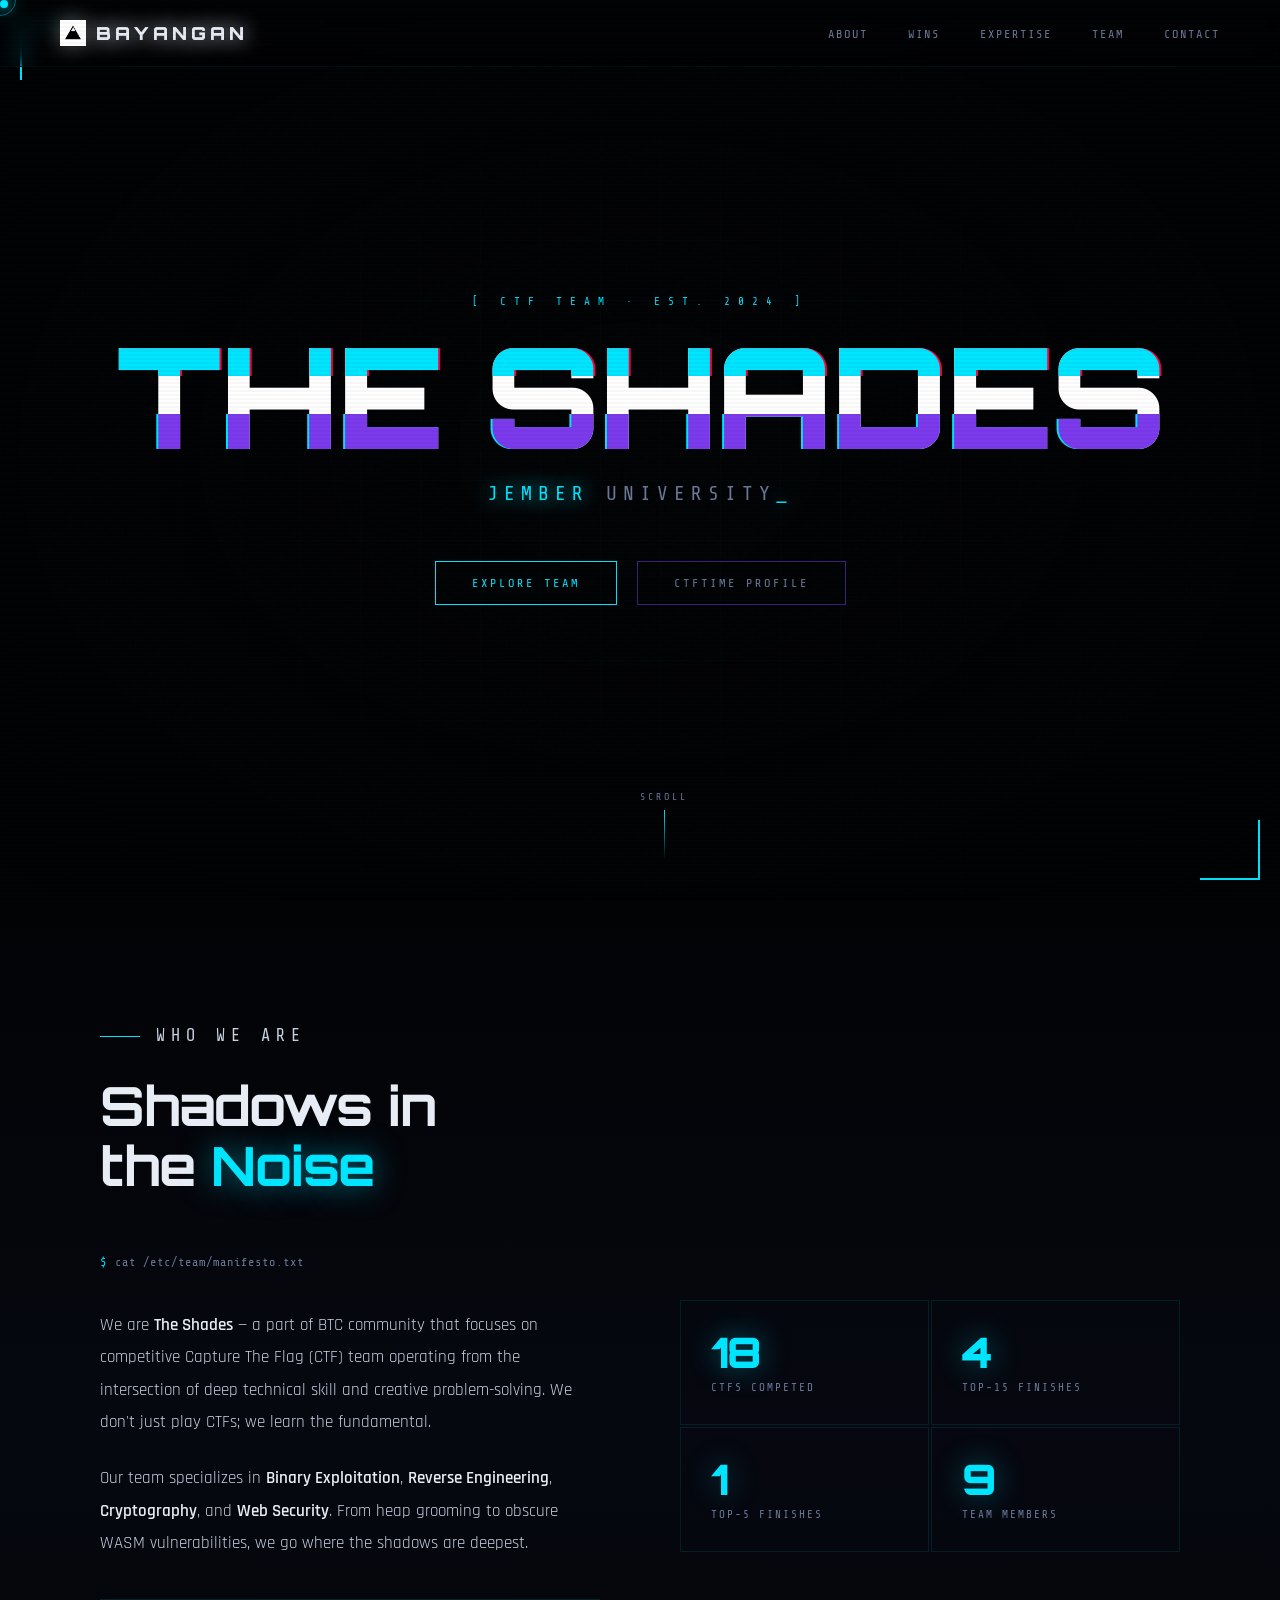
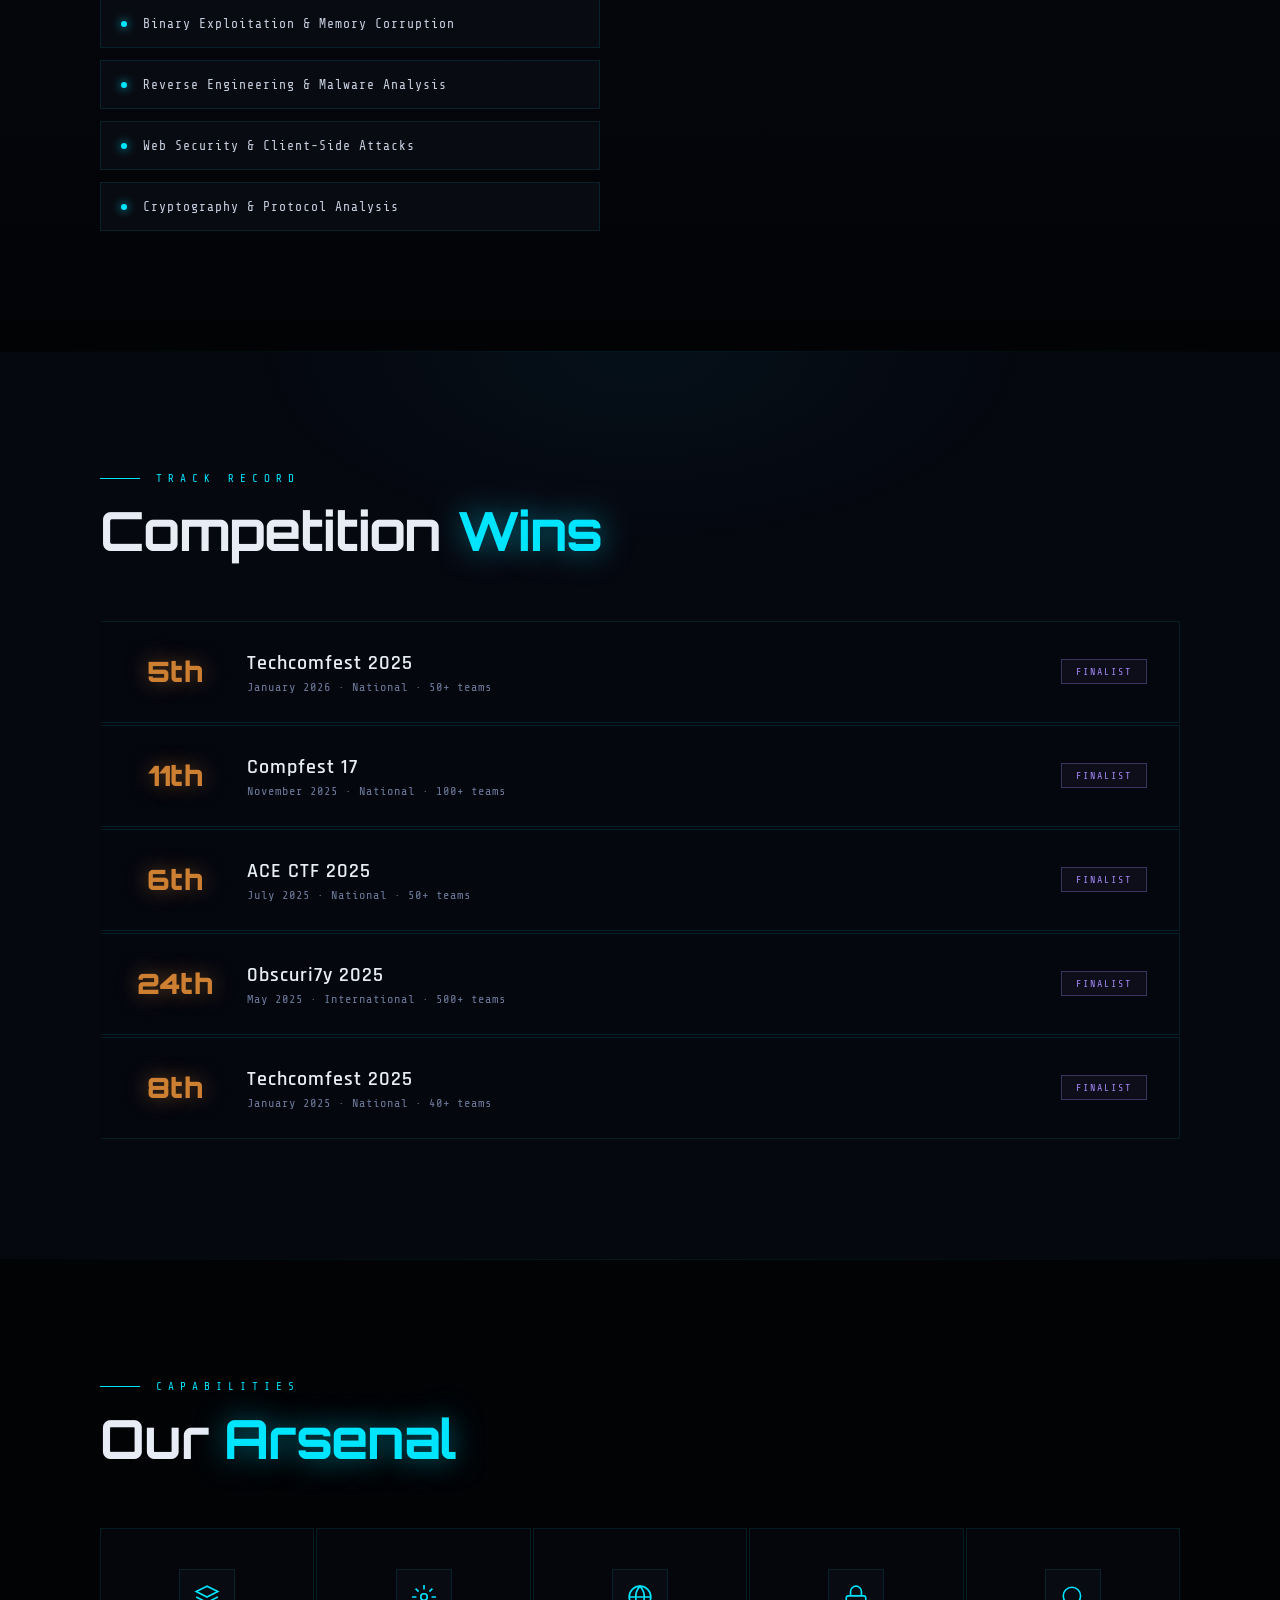
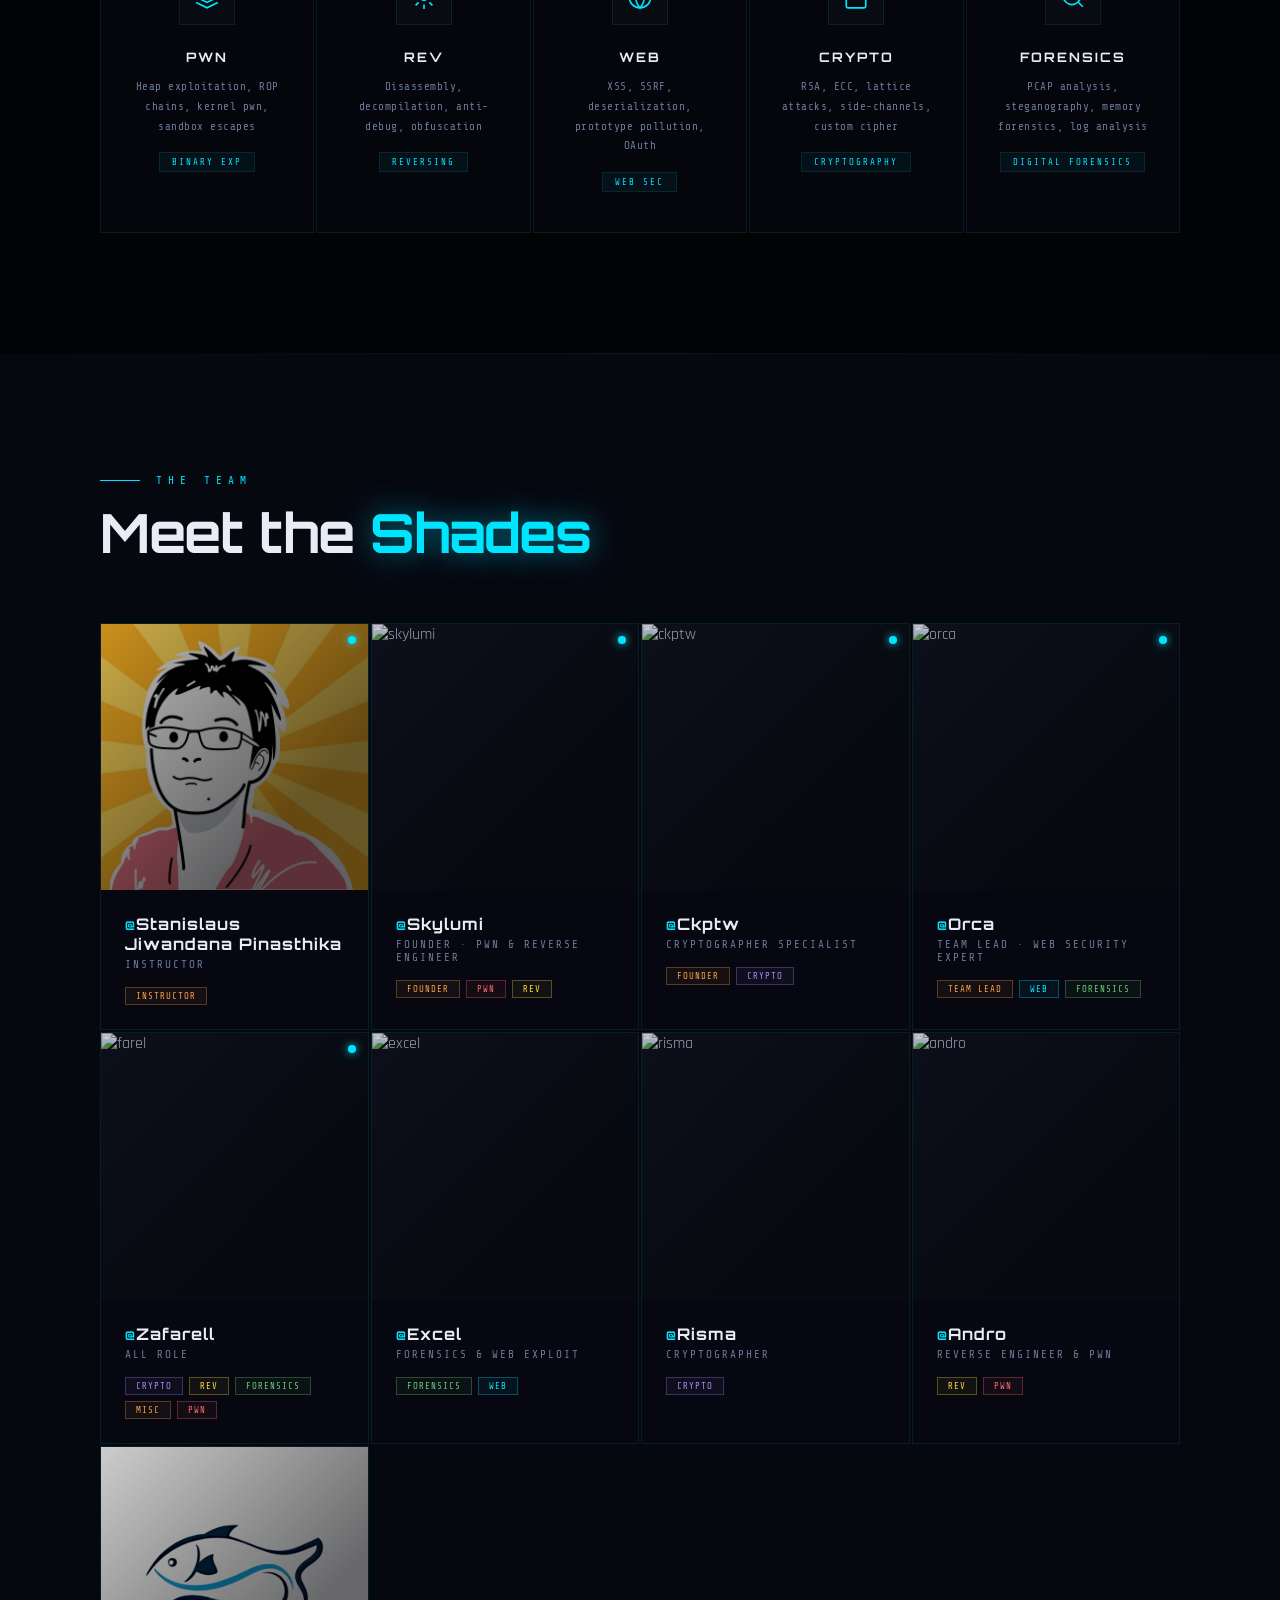
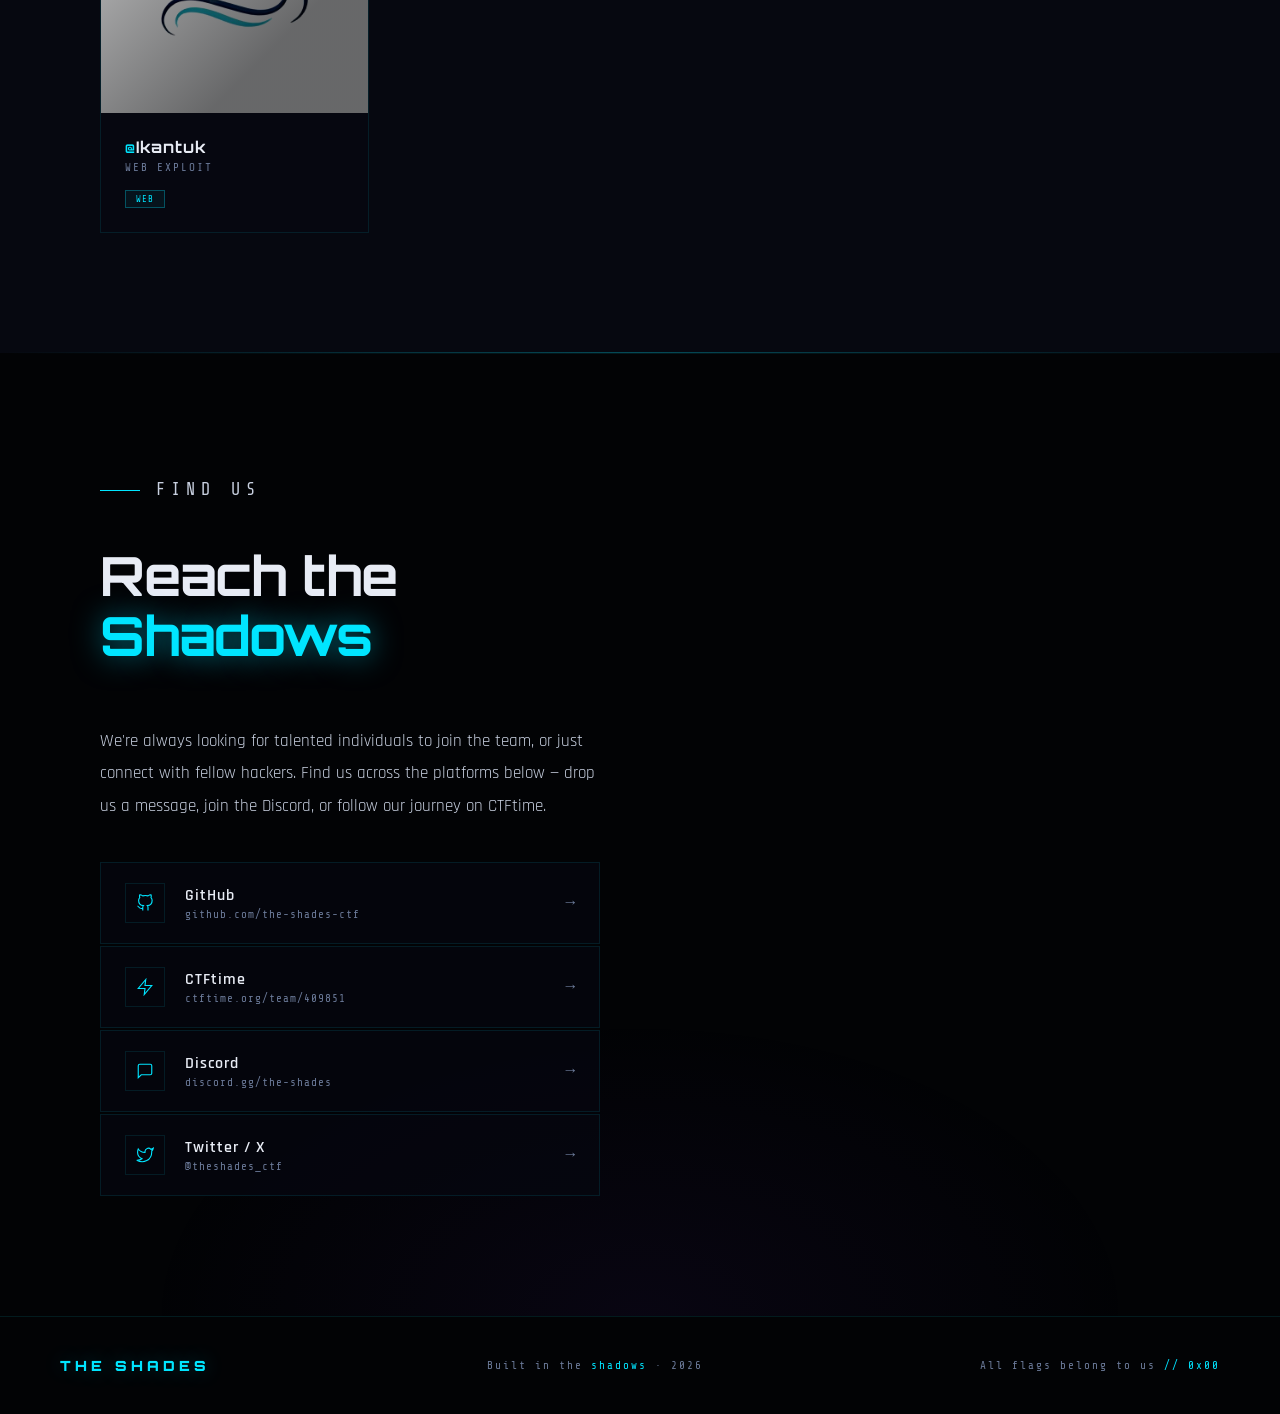
==== commit 6515d21b: "feat: update team description in index and add member medical leave document" ====
--- a/index.html
+++ b/index.html
@@ -66,7 +66,7 @@
         <p class="section-label">Who We Are</p>
         <h2 class="section-title">Shadows in<br>the <em>Noise</em></h2>
         <div class="terminal-line">cat /etc/team/manifesto.txt</div>
-        <p>We are <strong>The Shades</strong> — a competitive Capture The Flag team operating from the intersection of deep technical skill and creative problem-solving. We don't just play CTFs; we study the craft.</p>
+        <p>We are <strong>The Shades</strong> — a part of BTC community that focuses on competitive Capture The Flag (CTF) team operating from the intersection of deep technical skill and creative problem-solving. We don't just play CTFs; we learn the fundamental.</p>
         <p>Our team specializes in <strong>Binary Exploitation</strong>, <strong>Reverse Engineering</strong>, <strong>Cryptography</strong>, and <strong>Web Security</strong>. From heap grooming to obscure WASM vulnerabilities, we go where the shadows are deepest.</p>
         <div class="about-focus">
           <div class="focus-item">
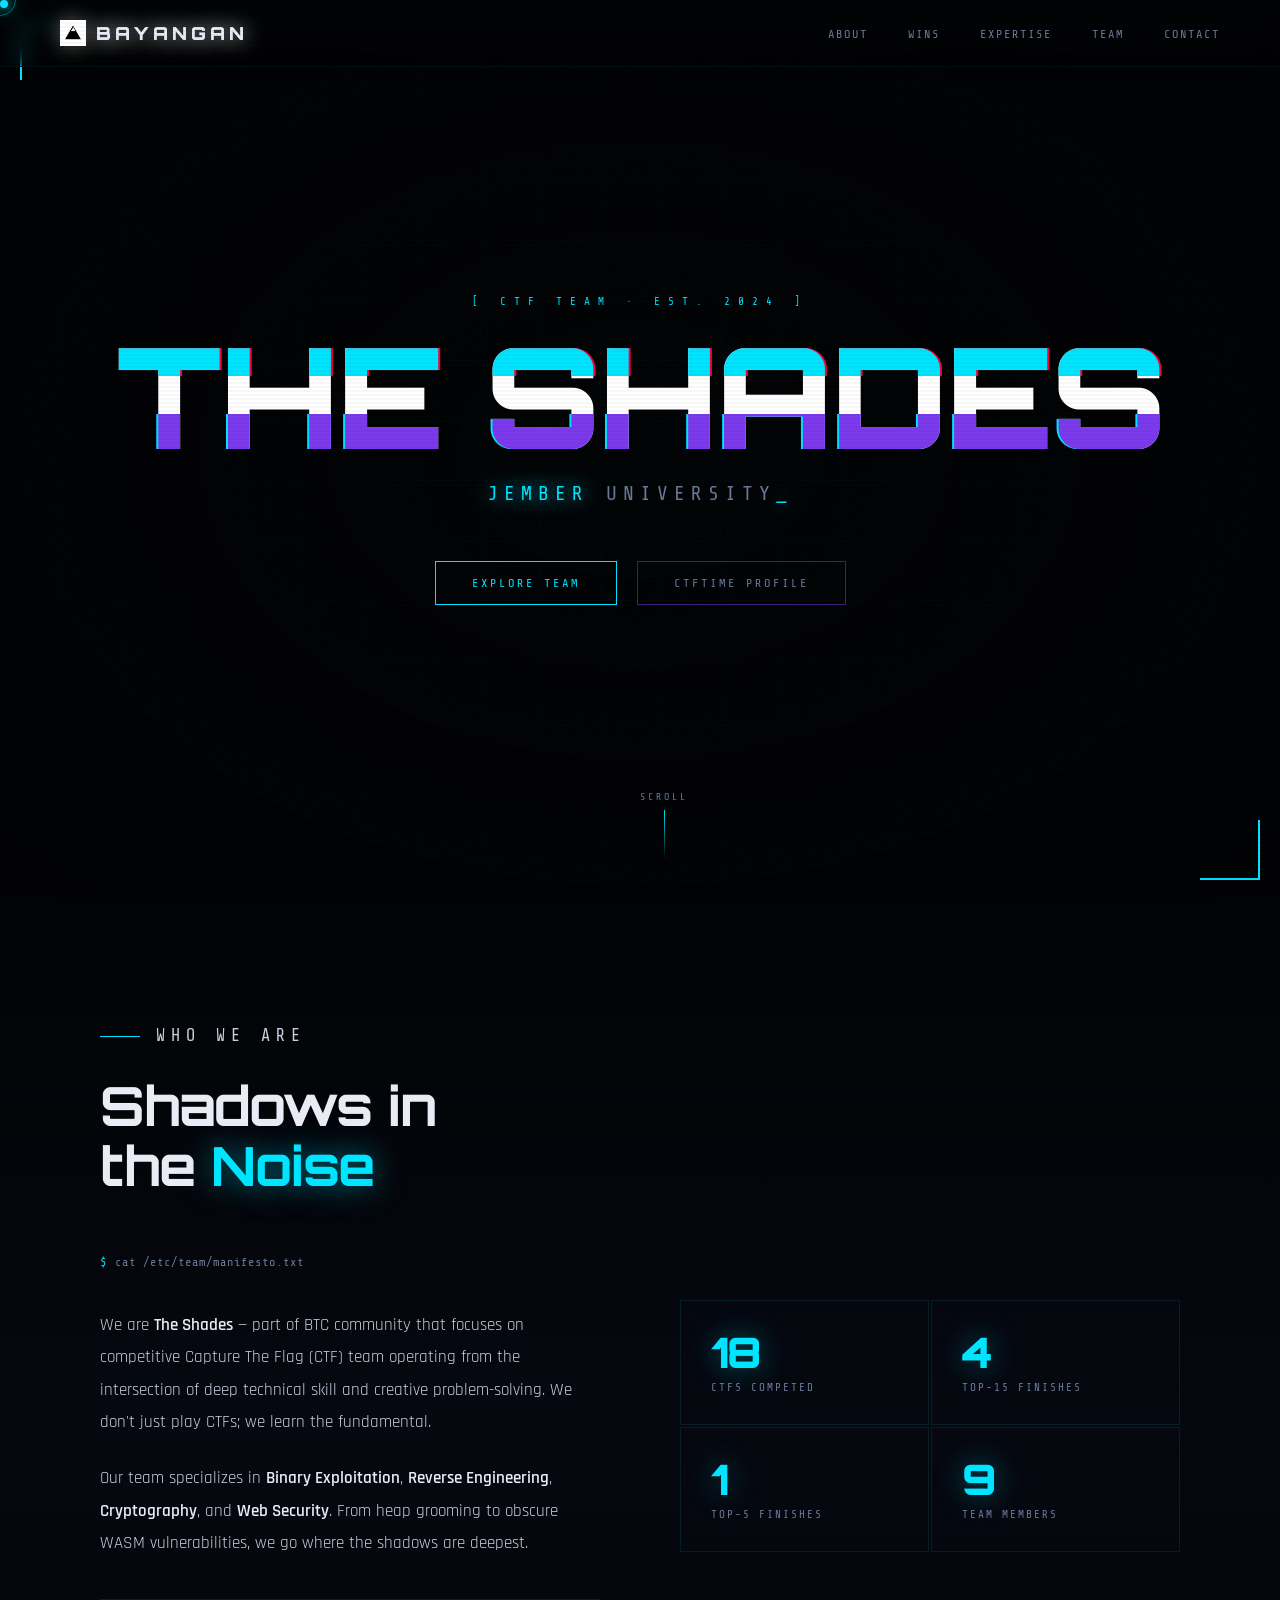
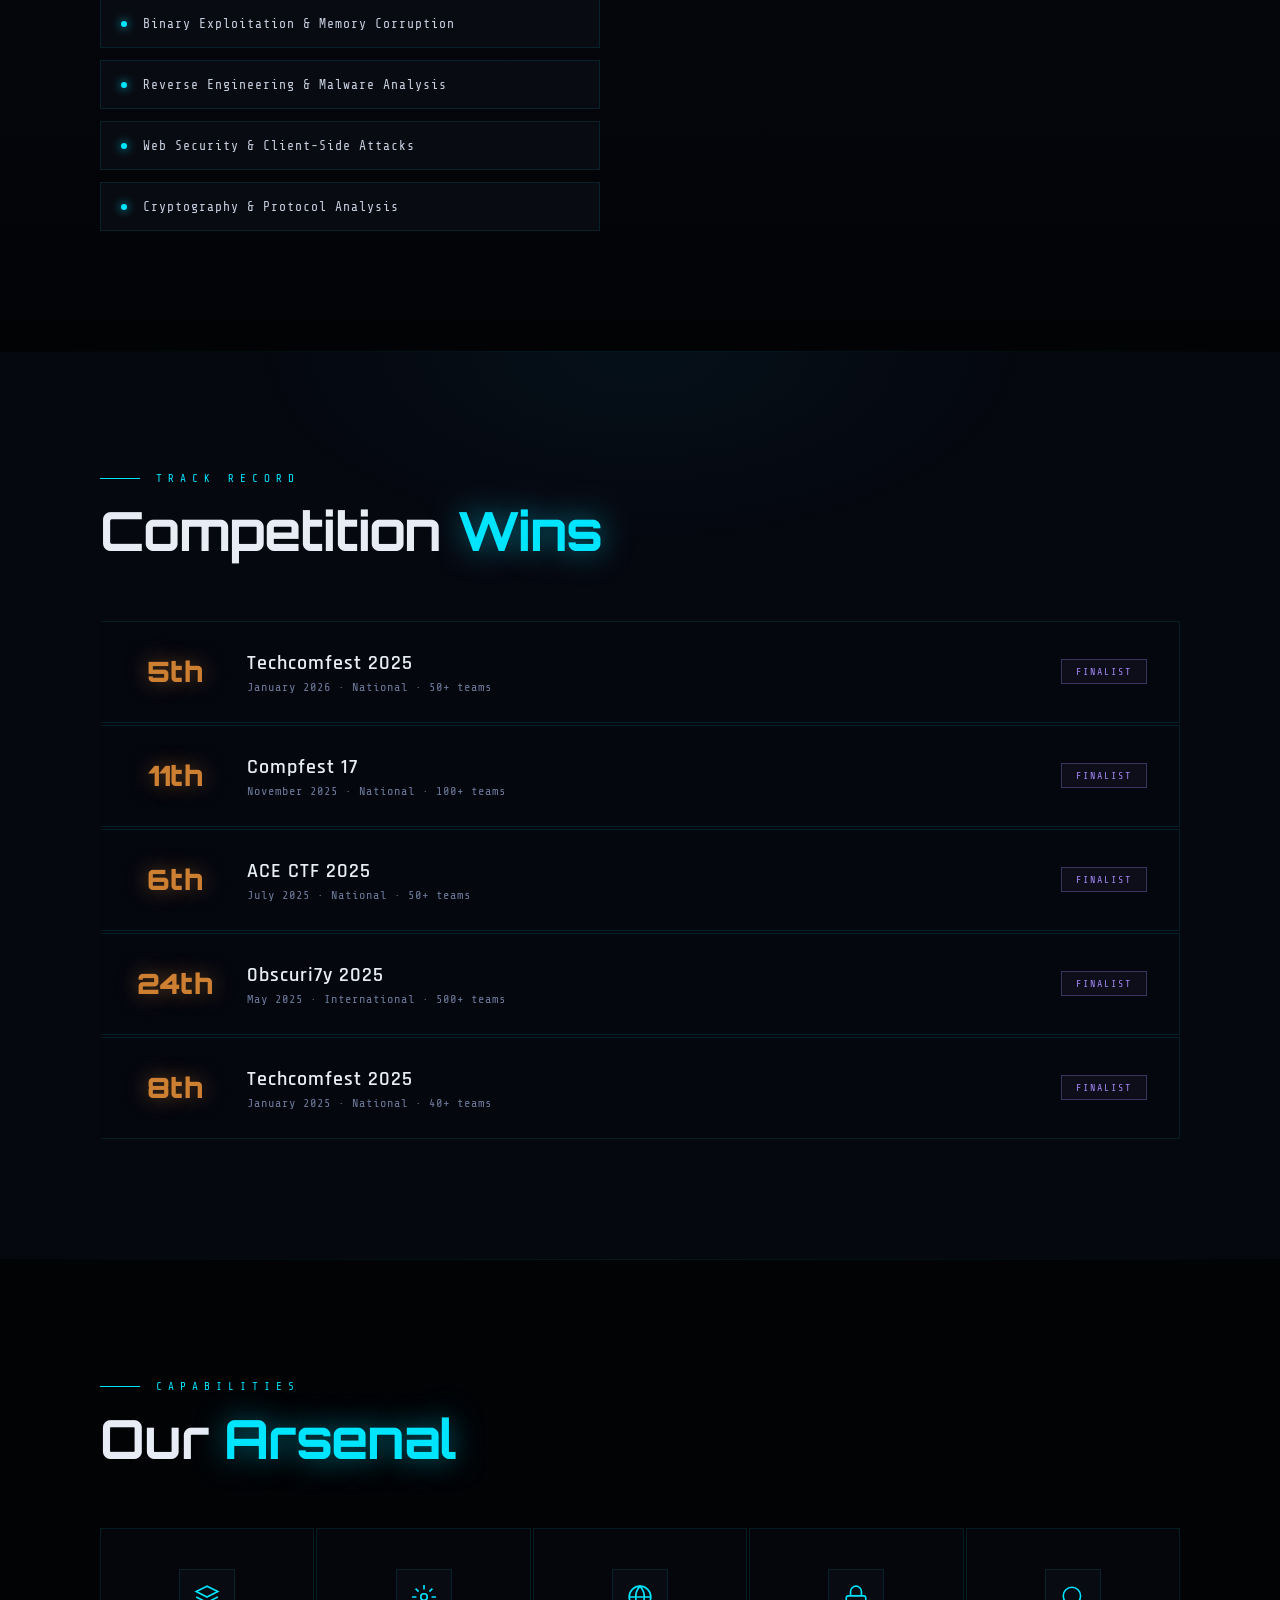
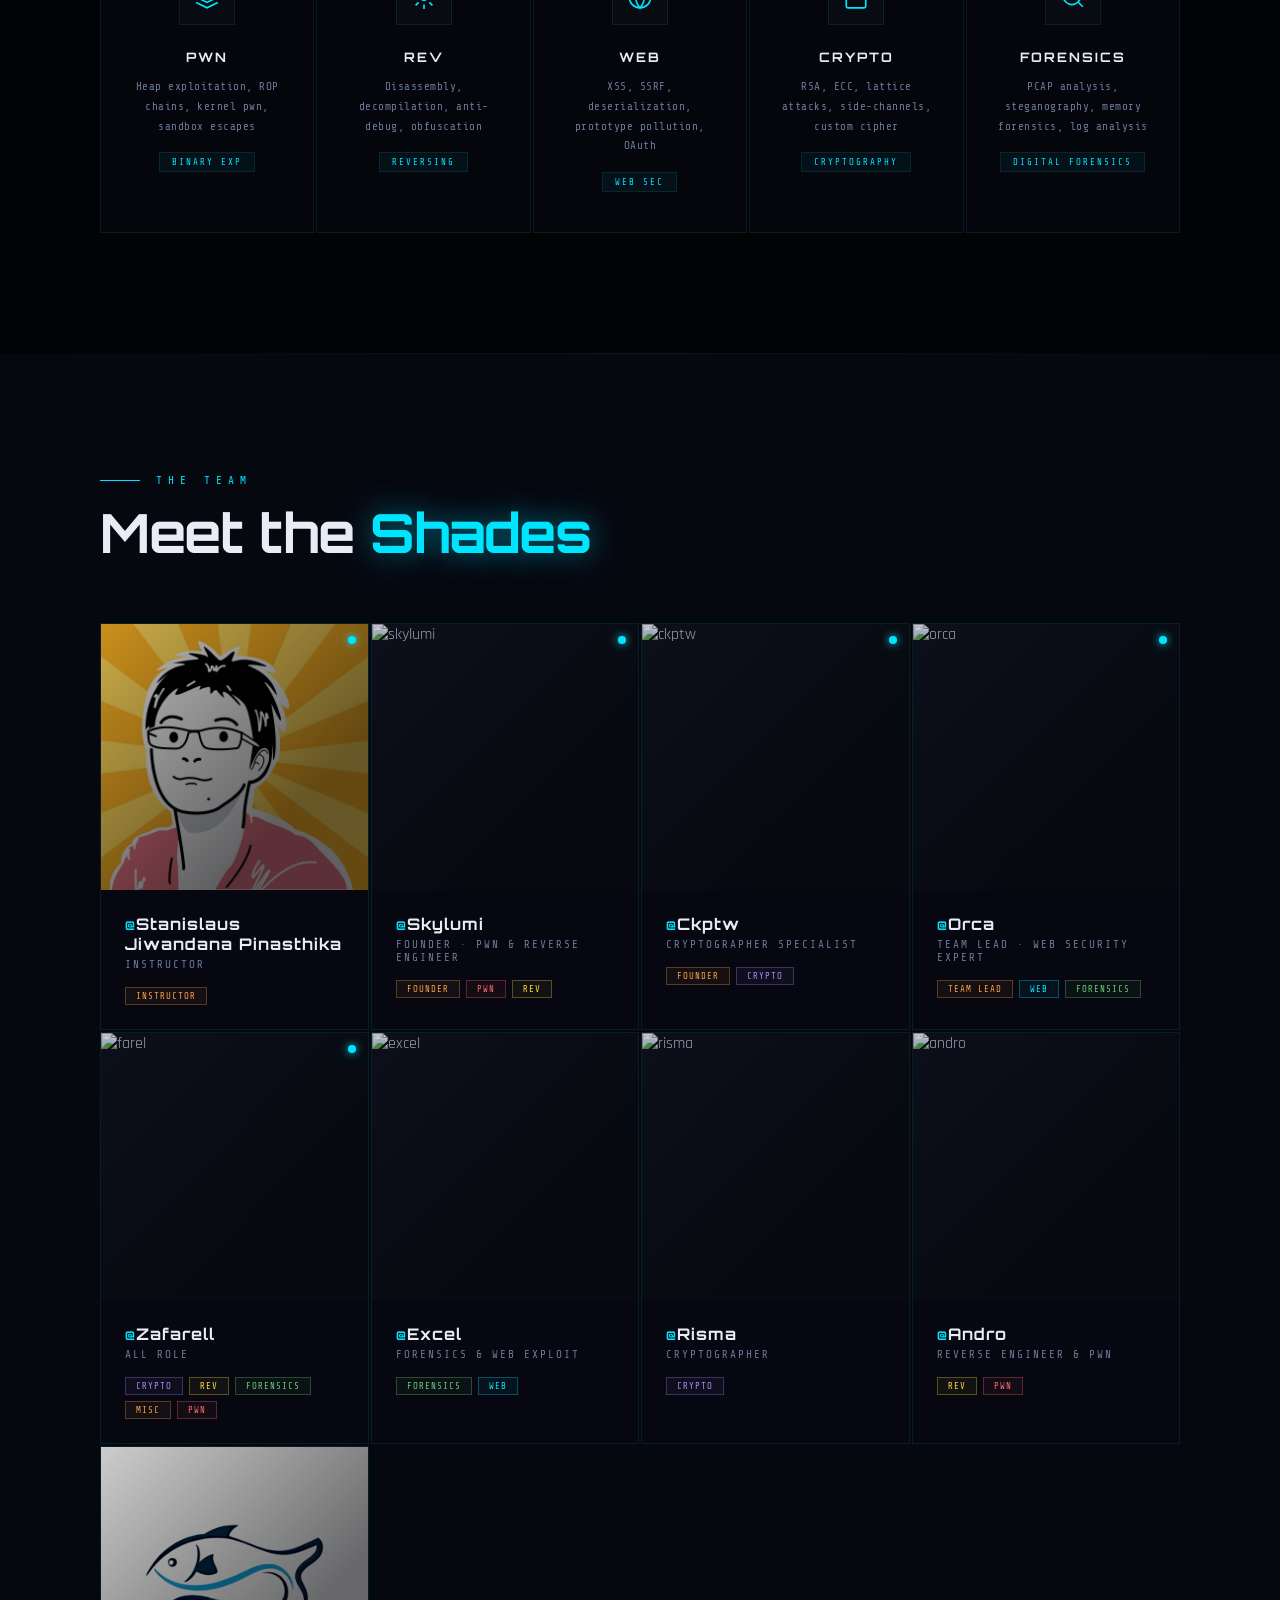
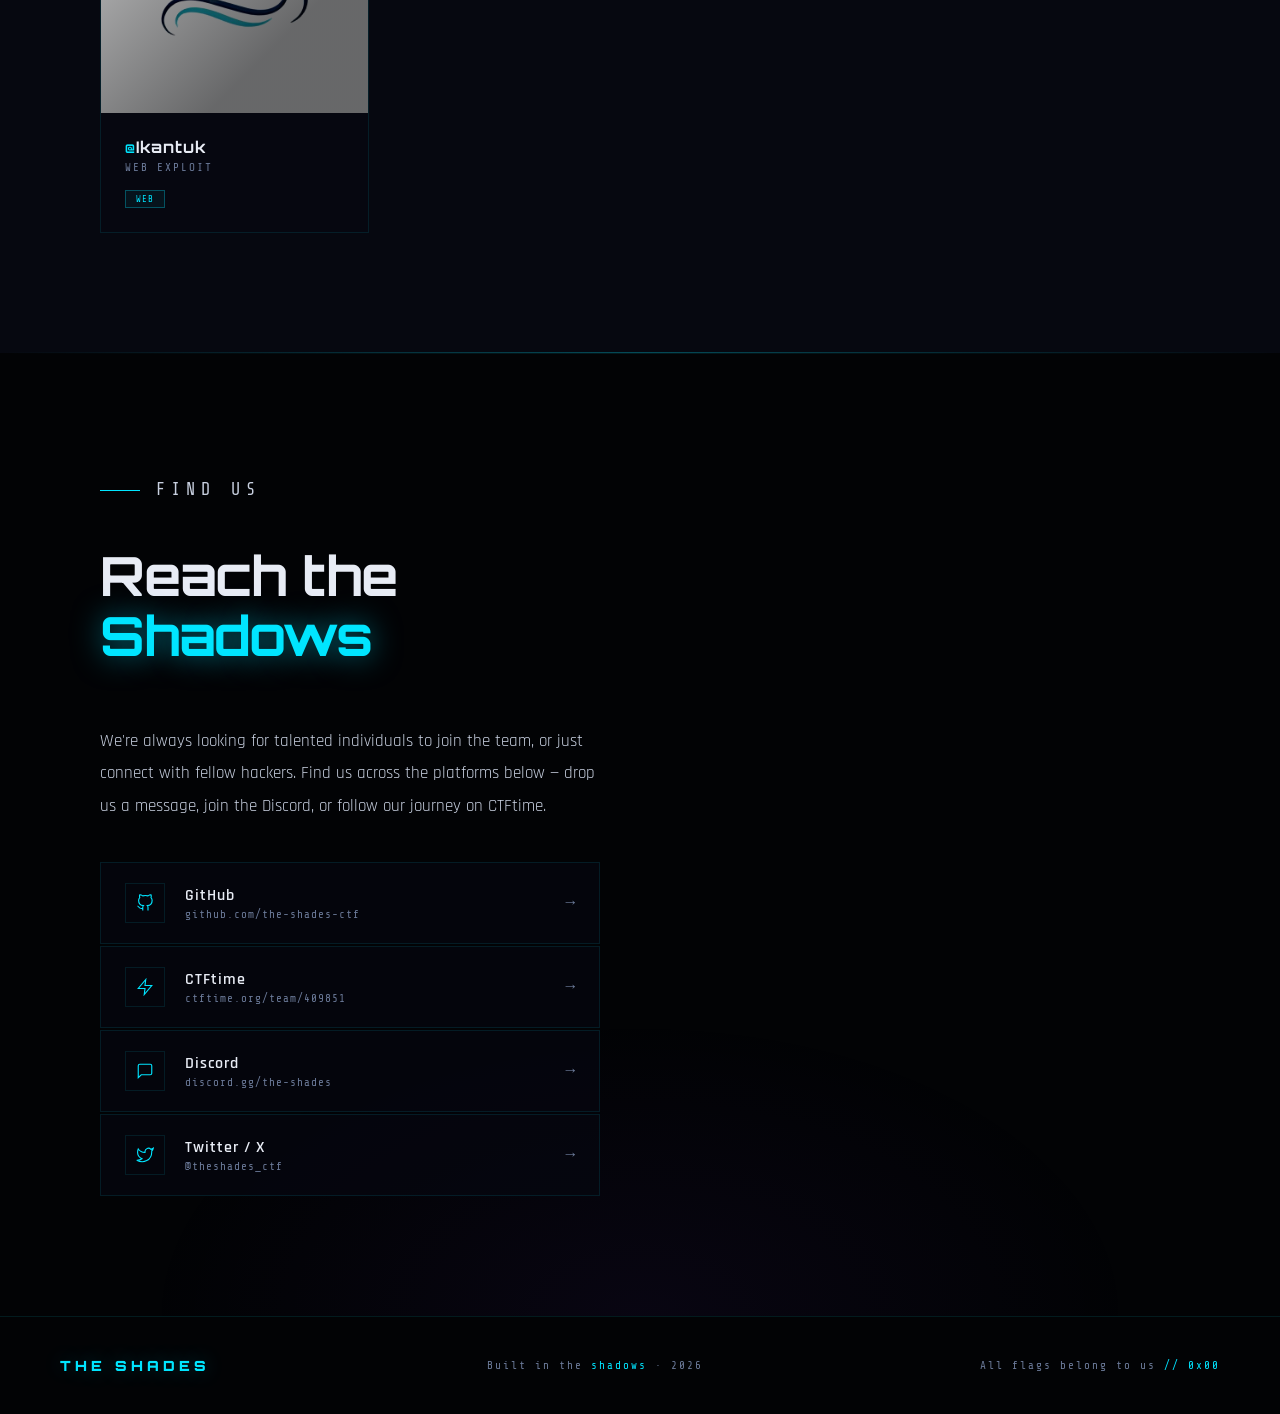
==== commit 87f07ca3: "refactor: update index.html structure and formatting for improved code readability" ====
--- a/index.html
+++ b/index.html
@@ -1,441 +1,492 @@
 <!DOCTYPE html>
 <html lang="en">
+
 <head>
-<meta charset="UTF-8">
-<meta name="viewport" content="width=device-width, initial-scale=1.0">
-<title>THE SHADES UNEJ</title>
-<link href="https://fonts.googleapis.com/css2?family=Share+Tech+Mono&family=Rajdhani:wght@300;400;500;600;700&family=Orbitron:wght@400;700;900&display=swap" rel="stylesheet">
-<link rel="stylesheet" href="styles.css">
+  <meta charset="UTF-8">
+  <meta name="viewport" content="width=device-width, initial-scale=1.0">
+  <title>THE SHADES UNEJ</title>
+  <link
+    href="https://fonts.googleapis.com/css2?family=Share+Tech+Mono&family=Rajdhani:wght@300;400;500;600;700&family=Orbitron:wght@400;700;900&display=swap"
+    rel="stylesheet">
+  <link rel="stylesheet" href="styles.css">
 
 </head>
+
 <body>
 
-<div class="cursor" id="cursor"></div>
-<div class="cursor-ring" id="cursorRing"></div>
-<div class="grid-bg"></div>
-<div class="noise"></div>
-<div class="scanlines"></div>
-
-<!-- NAV -->
-<nav>
-  <a href="#hero" class="nav-logo">
-    <img class="logo-mark" src="assets/members/bayangan.png" alt="Bayangan logo">
-    <span>BAYANGAN</span>
-  </a>
-  <ul class="nav-links">
-    <li><a href="#about">About</a></li>
-    <li><a href="#achievements">Wins</a></li>
-    <li><a href="#expertise">Expertise</a></li>
-    <li><a href="#members">Team</a></li>
-    <li><a href="#contact">Contact</a></li>
-  </ul>
-</nav>
-
-<!-- HERO -->
-<section id="hero">
-  <div class="hero-shader" id="heroShader"></div>
-  <div class="hero-vignette"></div>
-  <div class="corner-tl"></div>
-  <div class="corner-br"></div>
-
-  <div class="hero-content">
-    <p class="hero-eyebrow">[ CTF TEAM · EST. 2024 ]</p>
-    <h1 class="hero-title">
-      <span class="glitch" data-text="THE SHADES">THE SHADES</span>
-    </h1>
-    <p class="hero-subtitle">
-      <span>Jember</span> University<span class="blink">_</span>
-    </p>
-    <div class="hero-cta">
-      <a href="#about" class="btn-primary">Explore Team</a>
-      <a href="https://ctftime.org/team/409851" class="btn-secondary" target="_blank">CTFtime Profile</a>
-    </div>
-  </div>
-
-  <div class="hero-scroll">
-    <span>Scroll</span>
-    <div class="scroll-line"></div>
-  </div>
-</section>
-
-<!-- ABOUT -->
-<section id="about">
-  <div class="section-container">
-    <div class="about-grid">
-      <div class="about-text">
-        <p class="section-label">Who We Are</p>
-        <h2 class="section-title">Shadows in<br>the <em>Noise</em></h2>
-        <div class="terminal-line">cat /etc/team/manifesto.txt</div>
-        <p>We are <strong>The Shades</strong> — a part of BTC community that focuses on competitive Capture The Flag (CTF) team operating from the intersection of deep technical skill and creative problem-solving. We don't just play CTFs; we learn the fundamental.</p>
-        <p>Our team specializes in <strong>Binary Exploitation</strong>, <strong>Reverse Engineering</strong>, <strong>Cryptography</strong>, and <strong>Web Security</strong>. From heap grooming to obscure WASM vulnerabilities, we go where the shadows are deepest.</p>
-        <div class="about-focus">
-          <div class="focus-item">
-            <div class="focus-dot"></div>
-            <span>Binary Exploitation & Memory Corruption</span>
-          </div>
-          <div class="focus-item">
-            <div class="focus-dot"></div>
-            <span>Reverse Engineering & Malware Analysis</span>
-          </div>
-          <div class="focus-item">
-            <div class="focus-dot"></div>
-            <span>Web Security & Client-Side Attacks</span>
-          </div>
-          <div class="focus-item">
-            <div class="focus-dot"></div>
-            <span>Cryptography & Protocol Analysis</span>
-          </div>
-        </div>
-      </div>
-      <div class="about-stats">
-        <div class="stat-card reveal-card">
-          <div class="stat-number">18</div>
-          <div class="stat-label">CTFs Competed</div>
-        </div>
-        <div class="stat-card reveal-card">
-          <div class="stat-number">4</div>
-          <div class="stat-label">Top-15 Finishes</div>
-        </div>
-        <div class="stat-card reveal-card">
-          <div class="stat-number">1</div>
-          <div class="stat-label">Top-5 Finishes</div>
-        </div>
-        <div class="stat-card reveal-card">
-          <div class="stat-number">9</div>
-          <div class="stat-label">Team Members</div>
-        </div>
-      </div>
-    </div>
-  </div>
-</section>
-
-<div class="separator"></div>
-
-<!-- ACHIEVEMENTS -->
-<section id="achievements">
-  <div class="section-container">
-    <p class="section-label">Track Record</p>
-    <h2 class="section-title">Competition <em>Wins</em></h2>
-
-    <div class="achievements-list">
-      <div class="achievement-item reveal-card">
-        <div class="achievement-rank bronze">5th</div>
-        <div class="achievement-info">
-          <h3>Techcomfest 2025</h3>
-          <p>January 2026 · National · 50+ teams</p>
-        </div>
-        <span class="achievement-badge badge-purple">Finalist</span>
-      </div>
-      <div class="achievement-item reveal-card">
-        <div class="achievement-rank bronze">11th</div>
-        <div class="achievement-info">
-          <h3>Compfest 17</h3>
-          <p>November 2025 · National · 100+ teams</p>
-        </div>
-        <span class="achievement-badge badge-purple">Finalist</span>
-      </div>
-      <div class="achievement-item reveal-card">
-        <div class="achievement-rank bronze">6th</div>
-        <div class="achievement-info">
-          <h3>ACE CTF 2025</h3>
-          <p>July 2025 · National · 50+ teams</p>
-        </div>
-        <span class="achievement-badge badge-purple">Finalist</span>
-      </div>
-      <div class="achievement-item reveal-card">
-        <div class="achievement-rank bronze">24th</div>
-        <div class="achievement-info">
-          <h3>0bscuri7y 2025</h3>
-          <p>May 2025 · International · 500+ teams</p>
-        </div>
-        <span class="achievement-badge badge-purple">Finalist</span>
-      </div>
-      <div class="achievement-item reveal-card">
-        <div class="achievement-rank bronze">8th</div>
-        <div class="achievement-info">
-          <h3>Techcomfest 2025</h3>
-          <p>January 2025 · National · 40+ teams</p>
-        </div>
-        <span class="achievement-badge badge-purple">Finalist</span>
-      </div>
-    </div>
-  </div>
-</section>
-
-<div class="separator"></div>
-
-<!-- EXPERTISE -->
-<section id="expertise">
-  <div class="section-container">
-    <p class="section-label">Capabilities</p>
-    <h2 class="section-title">Our <em>Arsenal</em></h2>
-    <div class="expertise-grid">
-
-      <!-- PWN -->
-      <div class="expertise-card reveal-card">
-        <div class="expertise-icon">
-          <svg viewBox="0 0 24 24"><path d="M12 2L2 7l10 5 10-5-10-5z"/><path d="M2 17l10 5 10-5"/><path d="M2 12l10 5 10-5"/></svg>
-        </div>
-        <div class="expertise-name">PWN</div>
-        <div class="expertise-desc">Heap exploitation, ROP chains, kernel pwn, sandbox escapes</div>
-        <div class="expertise-tag">Binary Exp</div>
-      </div>
-
-      <!-- REV -->
-      <div class="expertise-card reveal-card">
-        <div class="expertise-icon">
-          <svg viewBox="0 0 24 24"><circle cx="12" cy="12" r="3"/><path d="M12 1v4M12 19v4M4.22 4.22l2.83 2.83M16.95 16.95l2.83 2.83M1 12h4M19 12h4M4.22 19.78l2.83-2.83M16.95 7.05l2.83-2.83"/></svg>
-        </div>
-        <div class="expertise-name">REV</div>
-        <div class="expertise-desc">Disassembly, decompilation, anti-debug, obfuscation</div>
-        <div class="expertise-tag">Reversing</div>
-      </div>
-
-      <!-- WEB -->
-      <div class="expertise-card reveal-card">
-        <div class="expertise-icon">
-          <svg viewBox="0 0 24 24"><circle cx="12" cy="12" r="10"/><path d="M2 12h20M12 2a15.3 15.3 0 0 1 4 10 15.3 15.3 0 0 1-4 10 15.3 15.3 0 0 1-4-10 15.3 15.3 0 0 1 4-10z"/></svg>
-        </div>
-        <div class="expertise-name">WEB</div>
-        <div class="expertise-desc">XSS, SSRF, deserialization, prototype pollution, OAuth</div>
-        <div class="expertise-tag">Web Sec</div>
-      </div>
-
-      <!-- CRYPTO -->
-      <div class="expertise-card reveal-card">
-        <div class="expertise-icon">
-          <svg viewBox="0 0 24 24"><rect x="3" y="11" width="18" height="11" rx="2" ry="2"/><path d="M7 11V7a5 5 0 0 1 10 0v4"/></svg>
-        </div>
-        <div class="expertise-name">CRYPTO</div>
-        <div class="expertise-desc">RSA, ECC, lattice attacks, side-channels, custom cipher</div>
-        <div class="expertise-tag">Cryptography</div>
-      </div>
-
-      <!-- FORENSICS -->
-      <div class="expertise-card reveal-card">
-        <div class="expertise-icon">
-          <svg viewBox="0 0 24 24"><circle cx="11" cy="11" r="8"/><path d="M21 21l-4.35-4.35"/></svg>
-        </div>
-        <div class="expertise-name">FORENSICS</div>
-        <div class="expertise-desc">PCAP analysis, steganography, memory forensics, log analysis</div>
-        <div class="expertise-tag">Digital Forensics</div>
-      </div>
-
-    </div>
-  </div>
-</section>
-
-<div class="separator"></div>
-
-<!-- MEMBERS -->
-<section id="members">
-  <div class="section-container">
-    <p class="section-label">The Team</p>
-    <h2 class="section-title">Meet the <em>Shades</em></h2>
-    <div class="members-grid">
-
-      <div class="member-card reveal-card">
-        <div class="member-avatar">
-          <img class="member-photo" src="assets/members/stanis.png" alt="stanislaus">
-          <div class="member-status"></div>
-        </div>
-        <div class="member-info">
-          <div class="member-handle"><span>@</span>Stanislaus Jiwandana Pinasthika</div>
-          <div class="member-role">Instructor</div>
-          <div class="member-tags">
-            <span class="member-tag tag-misc">Instructor</span>
-          </div>
-        </div>
-      </div>
-
-      <div class="member-card reveal-card">
-        <div class="member-avatar">
-          <img class="member-photo" src="https://avatars.githubusercontent.com/u/93416709?s=400&u=16a371cbfc76e22c1201ee96dd5cfb0387e83174&v=4" alt="skylumi">
-          <div class="member-status"></div>
-        </div>
-        <div class="member-info">
-          <div class="member-handle"><span>@</span>Skylumi</div>
-          <div class="member-role">Founder · Pwn & Reverse Engineer</div>
-          <div class="member-tags">
-            <span class="member-tag tag-misc">Founder</span>
-            <span class="member-tag tag-pwn">Pwn</span>
-            <span class="member-tag tag-rev">Rev</span>
-          </div>
-        </div>
-      </div>
-
-      <div class="member-card reveal-card">
-        <div class="member-avatar">
-          <img class="member-photo" src="https://cdn.discordapp.com/avatars/1265568289707397224/f3e783a746f27cb4f71e2d071e96e6d7.webp" alt="ckptw">
-          <div class="member-status"></div>
-        </div>
-        <div class="member-info">
-          <div class="member-handle"><span>@</span>Ckptw</div>
-          <div class="member-role">Cryptographer Specialist</div>
-          <div class="member-tags">
-            <span class="member-tag tag-misc">Founder</span>
-            <span class="member-tag tag-crypto">Crypto</span>
-          </div>
-        </div>
-      </div>
-
-      <div class="member-card reveal-card">
-        <div class="member-avatar">
-          <img class="member-photo" src="https://cdn.discordapp.com/avatars/1385859537785065482/118c7422d9977203be0ff4238fd3af62.webp" alt="orca">
-          <div class="member-status"></div>
-        </div>
-        <div class="member-info">
-          <div class="member-handle"><span>@</span>Orca</div>
-          <div class="member-role">Team Lead · Web Security Expert</div>
-          <div class="member-tags">
-            <span class="member-tag tag-misc">Team Lead</span>
-            <span class="member-tag tag-web">Web</span>
-            <span class="member-tag tag-forensics">Forensics</span>
-          </div>
-        </div>
-      </div>
-
-      <div class="member-card reveal-card">
-        <div class="member-avatar">
-          <img class="member-photo" src="https://cdn.discordapp.com/avatars/1124884230682460290/fd2683038ac2bbdd71b9cf6fa1d029a7.webp" alt="farel">
-          <div class="member-status"></div>
-        </div>
-        <div class="member-info">
-          <div class="member-handle"><span>@</span>Zafarell</div>
-          <div class="member-role">All Role</div>
-          <div class="member-tags">
-            <span class="member-tag tag-crypto">Crypto</span>
-            <span class="member-tag tag-rev">Rev</span>
-            <span class="member-tag tag-forensics">Forensics</span>
-            <span class="member-tag tag-misc">Misc</span>
-            <span class="member-tag tag-pwn">PWN</span>
-          </div>
-        </div>
-      </div>
-
-      <div class="member-card reveal-card">
-        <div class="member-avatar">
-          <img class="member-photo" src="https://cdn.pixabay.com/photo/2023/06/01/12/02/excel-logo-8033473_1280.png" alt="excel">
-        </div>
-        <div class="member-info">
-          <div class="member-handle"><span>@</span>Excel</div>
-          <div class="member-role">Forensics & Web Exploit</div>
-          <div class="member-tags">
-            <span class="member-tag tag-forensics">Forensics</span>
-            <span class="member-tag tag-web">Web</span>
-          </div>
-        </div>
-      </div>
-
-      <div class="member-card reveal-card">
-        <div class="member-avatar">
-          <img class="member-photo" src="https://encrypted-tbn0.gstatic.com/images?q=tbn:ANd9GcSKk2rD_EiwGg21WR8rNv61nPf2eJhTmATeCw&s" alt="risma">
-        </div>
-        <div class="member-info">
-          <div class="member-handle"><span>@</span>Risma</div>
-          <div class="member-role">Cryptographer</div>
-          <div class="member-tags">
-            <span class="member-tag tag-crypto">Crypto</span>
-          </div>
-        </div>
-      </div>
-
-      <div class="member-card reveal-card">
-        <div class="member-avatar">
-          <img class="member-photo" src="https://encrypted-tbn0.gstatic.com/images?q=tbn:ANd9GcSq5EsZe4cl0_RYe3POgyZyWYOk59BGGkwkLA&s" alt="andro">
-        </div>
-        <div class="member-info">
-          <div class="member-handle"><span>@</span>Andro</div>
-          <div class="member-role">Reverse Engineer & PWN</div>
-          <div class="member-tags">
-            <span class="member-tag tag-rev">Rev</span>
-            <span class="member-tag tag-pwn">PWN</span>
-          </div>
-        </div>
-      </div>
-
-      <div class="member-card reveal-card">
-        <div class="member-avatar">
-          <img class="member-photo" src="assets/members/falah.jpeg" alt="ikantuk">
-        </div>
-        <div class="member-info">
-          <div class="member-handle"><span>@</span>Ikantuk</div>
-          <div class="member-role">Web Exploit</div>
-          <div class="member-tags">
-            <span class="member-tag tag-web">Web</span>
-          </div>
-        </div>
-      </div>
-
-    </div>
-  </div>
-</section>
-
-<div class="separator"></div>
-
-<!-- CONTACT -->
-<section id="contact">
-  <div class="section-container">
-    <div class="contact-inner">
-      <div class="contact-text">
-        <p class="section-label">Find Us</p>
-        <h2 class="section-title">Reach the <em>Shadows</em></h2>
-        <p>We're always looking for talented individuals to join the team, or just connect with fellow hackers. Find us across the platforms below — drop us a message, join the Discord, or follow our journey on CTFtime.</p>
-        <div class="social-links">
-          <a href="https://github.com" class="social-link" target="_blank">
-            <div class="social-icon">
-              <svg viewBox="0 0 24 24"><path d="M9 19c-5 1.5-5-2.5-7-3m14 6v-3.87a3.37 3.37 0 0 0-.94-2.61c3.14-.35 6.44-1.54 6.44-7A5.44 5.44 0 0 0 20 4.77 5.07 5.07 0 0 0 19.91 1S18.73.65 16 2.48a13.38 13.38 0 0 0-7 0C6.27.65 5.09 1 5.09 1A5.07 5.07 0 0 0 5 4.77a5.44 5.44 0 0 0-1.5 3.78c0 5.42 3.3 6.61 6.44 7A3.37 3.37 0 0 0 9 18.13V22"/></svg>
-            </div>
-            <div class="social-info">
-              <div class="social-name">GitHub</div>
-              <div class="social-desc">github.com/the-shades-ctf</div>
-            </div>
-            <span class="social-arrow">→</span>
-          </a>
-          <a href="https://ctftime.org/team/409851" class="social-link" target="_blank">
-            <div class="social-icon">
-              <svg viewBox="0 0 24 24"><polygon points="13 2 3 14 12 14 11 22 21 10 12 10 13 2"/></svg>
-            </div>
-            <div class="social-info">
-              <div class="social-name">CTFtime</div>
-              <div class="social-desc">ctftime.org/team/409851</div>
-            </div>
-            <span class="social-arrow">→</span>
-          </a>
-          <a href="https://discord.gg/MPfBtueWpx" class="social-link" target="_blank">
-            <div class="social-icon">
-              <svg viewBox="0 0 24 24"><path d="M21 15a2 2 0 0 1-2 2H7l-4 4V5a2 2 0 0 1 2-2h14a2 2 0 0 1 2 2z"/></svg>
-            </div>
-            <div class="social-info">
-              <div class="social-name">Discord</div>
-              <div class="social-desc">discord.gg/the-shades</div>
-            </div>
-            <span class="social-arrow">→</span>
-          </a>
-          <a href="https://twitter.com" class="social-link" target="_blank">
-            <div class="social-icon">
-              <svg viewBox="0 0 24 24"><path d="M23 3a10.9 10.9 0 0 1-3.14 1.53 4.48 4.48 0 0 0-7.86 3v1A10.66 10.66 0 0 1 3 4s-4 9 5 13a11.64 11.64 0 0 1-7 2c9 5 20 0 20-11.5a4.5 4.5 0 0 0-.08-.83A7.72 7.72 0 0 0 23 3z"/></svg>
-            </div>
-            <div class="social-info">
-              <div class="social-name">Twitter / X</div>
-              <div class="social-desc">@theshades_ctf</div>
-            </div>
-            <span class="social-arrow">→</span>
-          </a>
-        </div>
-      </div>
-  </div>
-</section>
-
-<!-- FOOTER -->
-<footer>
-  <div class="footer-logo">THE SHADES</div>
-  <div class="footer-text">Built in the <span>shadows</span> · 2026</div>
-  <div class="footer-text">All flags belong to us <span>// 0x00</span></div>
-</footer>
-
-<!-- THREE.JS SHADER BACKGROUND -->
-<script src="https://cdnjs.cloudflare.com/ajax/libs/three.js/89/three.min.js"></script>
-<script src="script.js" defer></script>
+  <div class="cursor" id="cursor"></div>
+  <div class="cursor-ring" id="cursorRing"></div>
+  <div class="grid-bg"></div>
+  <div class="noise"></div>
+  <div class="scanlines"></div>
+
+  <!-- NAV -->
+  <nav>
+    <a href="#hero" class="nav-logo">
+      <img class="logo-mark" src="assets/members/bayangan.png" alt="Bayangan logo">
+      <span>BAYANGAN</span>
+    </a>
+    <ul class="nav-links">
+      <li><a href="#about">About</a></li>
+      <li><a href="#achievements">Wins</a></li>
+      <li><a href="#expertise">Expertise</a></li>
+      <li><a href="#members">Team</a></li>
+      <li><a href="#contact">Contact</a></li>
+    </ul>
+  </nav>
+
+  <!-- HERO -->
+  <section id="hero">
+    <div class="hero-shader" id="heroShader"></div>
+    <div class="hero-vignette"></div>
+    <div class="corner-tl"></div>
+    <div class="corner-br"></div>
+
+    <div class="hero-content">
+      <p class="hero-eyebrow">[ CTF TEAM · EST. 2024 ]</p>
+      <h1 class="hero-title">
+        <span class="glitch" data-text="THE SHADES">THE SHADES</span>
+      </h1>
+      <p class="hero-subtitle">
+        <span>Jember</span> University<span class="blink">_</span>
+      </p>
+      <div class="hero-cta">
+        <a href="#about" class="btn-primary">Explore Team</a>
+        <a href="https://ctftime.org/team/409851" class="btn-secondary" target="_blank">CTFtime Profile</a>
+      </div>
+    </div>
+
+    <div class="hero-scroll">
+      <span>Scroll</span>
+      <div class="scroll-line"></div>
+    </div>
+  </section>
+
+  <!-- ABOUT -->
+  <section id="about">
+    <div class="section-container">
+      <div class="about-grid">
+        <div class="about-text">
+          <p class="section-label">Who We Are</p>
+          <h2 class="section-title">Shadows in<br>the <em>Noise</em></h2>
+          <div class="terminal-line">cat /etc/team/manifesto.txt</div>
+          <p>We are <strong>The Shades</strong> — part of BTC community that focuses on competitive Capture The Flag
+            (CTF) team operating from the intersection of deep technical skill and creative problem-solving. We don't
+            just play CTFs; we learn the fundamental.</p>
+          <p>Our team specializes in <strong>Binary Exploitation</strong>, <strong>Reverse Engineering</strong>,
+            <strong>Cryptography</strong>, and <strong>Web Security</strong>. From heap grooming to obscure WASM
+            vulnerabilities, we go where the shadows are deepest.</p>
+          <div class="about-focus">
+            <div class="focus-item">
+              <div class="focus-dot"></div>
+              <span>Binary Exploitation & Memory Corruption</span>
+            </div>
+            <div class="focus-item">
+              <div class="focus-dot"></div>
+              <span>Reverse Engineering & Malware Analysis</span>
+            </div>
+            <div class="focus-item">
+              <div class="focus-dot"></div>
+              <span>Web Security & Client-Side Attacks</span>
+            </div>
+            <div class="focus-item">
+              <div class="focus-dot"></div>
+              <span>Cryptography & Protocol Analysis</span>
+            </div>
+          </div>
+        </div>
+        <div class="about-stats">
+          <div class="stat-card reveal-card">
+            <div class="stat-number">18</div>
+            <div class="stat-label">CTFs Competed</div>
+          </div>
+          <div class="stat-card reveal-card">
+            <div class="stat-number">4</div>
+            <div class="stat-label">Top-15 Finishes</div>
+          </div>
+          <div class="stat-card reveal-card">
+            <div class="stat-number">1</div>
+            <div class="stat-label">Top-5 Finishes</div>
+          </div>
+          <div class="stat-card reveal-card">
+            <div class="stat-number">9</div>
+            <div class="stat-label">Team Members</div>
+          </div>
+        </div>
+      </div>
+    </div>
+  </section>
+
+  <div class="separator"></div>
+
+  <!-- ACHIEVEMENTS -->
+  <section id="achievements">
+    <div class="section-container">
+      <p class="section-label">Track Record</p>
+      <h2 class="section-title">Competition <em>Wins</em></h2>
+
+      <div class="achievements-list">
+        <div class="achievement-item reveal-card">
+          <div class="achievement-rank bronze">5th</div>
+          <div class="achievement-info">
+            <h3>Techcomfest 2025</h3>
+            <p>January 2026 · National · 50+ teams</p>
+          </div>
+          <span class="achievement-badge badge-purple">Finalist</span>
+        </div>
+        <div class="achievement-item reveal-card">
+          <div class="achievement-rank bronze">11th</div>
+          <div class="achievement-info">
+            <h3>Compfest 17</h3>
+            <p>November 2025 · National · 100+ teams</p>
+          </div>
+          <span class="achievement-badge badge-purple">Finalist</span>
+        </div>
+        <div class="achievement-item reveal-card">
+          <div class="achievement-rank bronze">6th</div>
+          <div class="achievement-info">
+            <h3>ACE CTF 2025</h3>
+            <p>July 2025 · National · 50+ teams</p>
+          </div>
+          <span class="achievement-badge badge-purple">Finalist</span>
+        </div>
+        <div class="achievement-item reveal-card">
+          <div class="achievement-rank bronze">24th</div>
+          <div class="achievement-info">
+            <h3>0bscuri7y 2025</h3>
+            <p>May 2025 · International · 500+ teams</p>
+          </div>
+          <span class="achievement-badge badge-purple">Finalist</span>
+        </div>
+        <div class="achievement-item reveal-card">
+          <div class="achievement-rank bronze">8th</div>
+          <div class="achievement-info">
+            <h3>Techcomfest 2025</h3>
+            <p>January 2025 · National · 40+ teams</p>
+          </div>
+          <span class="achievement-badge badge-purple">Finalist</span>
+        </div>
+      </div>
+    </div>
+  </section>
+
+  <div class="separator"></div>
+
+  <!-- EXPERTISE -->
+  <section id="expertise">
+    <div class="section-container">
+      <p class="section-label">Capabilities</p>
+      <h2 class="section-title">Our <em>Arsenal</em></h2>
+      <div class="expertise-grid">
+
+        <!-- PWN -->
+        <div class="expertise-card reveal-card">
+          <div class="expertise-icon">
+            <svg viewBox="0 0 24 24">
+              <path d="M12 2L2 7l10 5 10-5-10-5z" />
+              <path d="M2 17l10 5 10-5" />
+              <path d="M2 12l10 5 10-5" />
+            </svg>
+          </div>
+          <div class="expertise-name">PWN</div>
+          <div class="expertise-desc">Heap exploitation, ROP chains, kernel pwn, sandbox escapes</div>
+          <div class="expertise-tag">Binary Exp</div>
+        </div>
+
+        <!-- REV -->
+        <div class="expertise-card reveal-card">
+          <div class="expertise-icon">
+            <svg viewBox="0 0 24 24">
+              <circle cx="12" cy="12" r="3" />
+              <path
+                d="M12 1v4M12 19v4M4.22 4.22l2.83 2.83M16.95 16.95l2.83 2.83M1 12h4M19 12h4M4.22 19.78l2.83-2.83M16.95 7.05l2.83-2.83" />
+            </svg>
+          </div>
+          <div class="expertise-name">REV</div>
+          <div class="expertise-desc">Disassembly, decompilation, anti-debug, obfuscation</div>
+          <div class="expertise-tag">Reversing</div>
+        </div>
+
+        <!-- WEB -->
+        <div class="expertise-card reveal-card">
+          <div class="expertise-icon">
+            <svg viewBox="0 0 24 24">
+              <circle cx="12" cy="12" r="10" />
+              <path
+                d="M2 12h20M12 2a15.3 15.3 0 0 1 4 10 15.3 15.3 0 0 1-4 10 15.3 15.3 0 0 1-4-10 15.3 15.3 0 0 1 4-10z" />
+            </svg>
+          </div>
+          <div class="expertise-name">WEB</div>
+          <div class="expertise-desc">XSS, SSRF, deserialization, prototype pollution, OAuth</div>
+          <div class="expertise-tag">Web Sec</div>
+        </div>
+
+        <!-- CRYPTO -->
+        <div class="expertise-card reveal-card">
+          <div class="expertise-icon">
+            <svg viewBox="0 0 24 24">
+              <rect x="3" y="11" width="18" height="11" rx="2" ry="2" />
+              <path d="M7 11V7a5 5 0 0 1 10 0v4" />
+            </svg>
+          </div>
+          <div class="expertise-name">CRYPTO</div>
+          <div class="expertise-desc">RSA, ECC, lattice attacks, side-channels, custom cipher</div>
+          <div class="expertise-tag">Cryptography</div>
+        </div>
+
+        <!-- FORENSICS -->
+        <div class="expertise-card reveal-card">
+          <div class="expertise-icon">
+            <svg viewBox="0 0 24 24">
+              <circle cx="11" cy="11" r="8" />
+              <path d="M21 21l-4.35-4.35" />
+            </svg>
+          </div>
+          <div class="expertise-name">FORENSICS</div>
+          <div class="expertise-desc">PCAP analysis, steganography, memory forensics, log analysis</div>
+          <div class="expertise-tag">Digital Forensics</div>
+        </div>
+
+      </div>
+    </div>
+  </section>
+
+  <div class="separator"></div>
+
+  <!-- MEMBERS -->
+  <section id="members">
+    <div class="section-container">
+      <p class="section-label">The Team</p>
+      <h2 class="section-title">Meet the <em>Shades</em></h2>
+      <div class="members-grid">
+
+        <div class="member-card reveal-card">
+          <div class="member-avatar">
+            <img class="member-photo" src="assets/members/stanis.png" alt="stanislaus">
+            <div class="member-status"></div>
+          </div>
+          <div class="member-info">
+            <div class="member-handle"><span>@</span>Stanislaus Jiwandana Pinasthika</div>
+            <div class="member-role">Instructor</div>
+            <div class="member-tags">
+              <span class="member-tag tag-misc">Instructor</span>
+            </div>
+          </div>
+        </div>
+
+        <div class="member-card reveal-card">
+          <div class="member-avatar">
+            <img class="member-photo"
+              src="https://avatars.githubusercontent.com/u/93416709?s=400&u=16a371cbfc76e22c1201ee96dd5cfb0387e83174&v=4"
+              alt="skylumi">
+            <div class="member-status"></div>
+          </div>
+          <div class="member-info">
+            <div class="member-handle"><span>@</span>Skylumi</div>
+            <div class="member-role">Founder · Pwn & Reverse Engineer</div>
+            <div class="member-tags">
+              <span class="member-tag tag-misc">Founder</span>
+              <span class="member-tag tag-pwn">Pwn</span>
+              <span class="member-tag tag-rev">Rev</span>
+            </div>
+          </div>
+        </div>
+
+        <div class="member-card reveal-card">
+          <div class="member-avatar">
+            <img class="member-photo"
+              src="https://cdn.discordapp.com/avatars/1265568289707397224/f3e783a746f27cb4f71e2d071e96e6d7.webp"
+              alt="ckptw">
+            <div class="member-status"></div>
+          </div>
+          <div class="member-info">
+            <div class="member-handle"><span>@</span>Ckptw</div>
+            <div class="member-role">Cryptographer Specialist</div>
+            <div class="member-tags">
+              <span class="member-tag tag-misc">Founder</span>
+              <span class="member-tag tag-crypto">Crypto</span>
+            </div>
+          </div>
+        </div>
+
+        <div class="member-card reveal-card">
+          <div class="member-avatar">
+            <img class="member-photo"
+              src="https://cdn.discordapp.com/avatars/1385859537785065482/118c7422d9977203be0ff4238fd3af62.webp"
+              alt="orca">
+            <div class="member-status"></div>
+          </div>
+          <div class="member-info">
+            <div class="member-handle"><span>@</span>Orca</div>
+            <div class="member-role">Team Lead · Web Security Expert</div>
+            <div class="member-tags">
+              <span class="member-tag tag-misc">Team Lead</span>
+              <span class="member-tag tag-web">Web</span>
+              <span class="member-tag tag-forensics">Forensics</span>
+            </div>
+          </div>
+        </div>
+
+        <div class="member-card reveal-card">
+          <div class="member-avatar">
+            <img class="member-photo"
+              src="https://cdn.discordapp.com/avatars/1124884230682460290/fd2683038ac2bbdd71b9cf6fa1d029a7.webp"
+              alt="farel">
+            <div class="member-status"></div>
+          </div>
+          <div class="member-info">
+            <div class="member-handle"><span>@</span>Zafarell</div>
+            <div class="member-role">All Role</div>
+            <div class="member-tags">
+              <span class="member-tag tag-crypto">Crypto</span>
+              <span class="member-tag tag-rev">Rev</span>
+              <span class="member-tag tag-forensics">Forensics</span>
+              <span class="member-tag tag-misc">Misc</span>
+              <span class="member-tag tag-pwn">PWN</span>
+            </div>
+          </div>
+        </div>
+
+        <div class="member-card reveal-card">
+          <div class="member-avatar">
+            <img class="member-photo" src="https://cdn.pixabay.com/photo/2023/06/01/12/02/excel-logo-8033473_1280.png"
+              alt="excel">
+          </div>
+          <div class="member-info">
+            <div class="member-handle"><span>@</span>Excel</div>
+            <div class="member-role">Forensics & Web Exploit</div>
+            <div class="member-tags">
+              <span class="member-tag tag-forensics">Forensics</span>
+              <span class="member-tag tag-web">Web</span>
+            </div>
+          </div>
+        </div>
+
+        <div class="member-card reveal-card">
+          <div class="member-avatar">
+            <img class="member-photo"
+              src="https://encrypted-tbn0.gstatic.com/images?q=tbn:ANd9GcSKk2rD_EiwGg21WR8rNv61nPf2eJhTmATeCw&s"
+              alt="risma">
+          </div>
+          <div class="member-info">
+            <div class="member-handle"><span>@</span>Risma</div>
+            <div class="member-role">Cryptographer</div>
+            <div class="member-tags">
+              <span class="member-tag tag-crypto">Crypto</span>
+            </div>
+          </div>
+        </div>
+
+        <div class="member-card reveal-card">
+          <div class="member-avatar">
+            <img class="member-photo"
+              src="https://encrypted-tbn0.gstatic.com/images?q=tbn:ANd9GcSq5EsZe4cl0_RYe3POgyZyWYOk59BGGkwkLA&s"
+              alt="andro">
+          </div>
+          <div class="member-info">
+            <div class="member-handle"><span>@</span>Andro</div>
+            <div class="member-role">Reverse Engineer & PWN</div>
+            <div class="member-tags">
+              <span class="member-tag tag-rev">Rev</span>
+              <span class="member-tag tag-pwn">PWN</span>
+            </div>
+          </div>
+        </div>
+
+        <div class="member-card reveal-card">
+          <div class="member-avatar">
+            <img class="member-photo" src="assets/members/falah.jpeg" alt="ikantuk">
+          </div>
+          <div class="member-info">
+            <div class="member-handle"><span>@</span>Ikantuk</div>
+            <div class="member-role">Web Exploit</div>
+            <div class="member-tags">
+              <span class="member-tag tag-web">Web</span>
+            </div>
+          </div>
+        </div>
+
+      </div>
+    </div>
+  </section>
+
+  <div class="separator"></div>
+
+  <!-- CONTACT -->
+  <section id="contact">
+    <div class="section-container">
+      <div class="contact-inner">
+        <div class="contact-text">
+          <p class="section-label">Find Us</p>
+          <h2 class="section-title">Reach the <em>Shadows</em></h2>
+          <p>We're always looking for talented individuals to join the team, or just connect with fellow hackers. Find
+            us across the platforms below — drop us a message, join the Discord, or follow our journey on CTFtime.</p>
+          <div class="social-links">
+            <a href="https://github.com" class="social-link" target="_blank">
+              <div class="social-icon">
+                <svg viewBox="0 0 24 24">
+                  <path
+                    d="M9 19c-5 1.5-5-2.5-7-3m14 6v-3.87a3.37 3.37 0 0 0-.94-2.61c3.14-.35 6.44-1.54 6.44-7A5.44 5.44 0 0 0 20 4.77 5.07 5.07 0 0 0 19.91 1S18.73.65 16 2.48a13.38 13.38 0 0 0-7 0C6.27.65 5.09 1 5.09 1A5.07 5.07 0 0 0 5 4.77a5.44 5.44 0 0 0-1.5 3.78c0 5.42 3.3 6.61 6.44 7A3.37 3.37 0 0 0 9 18.13V22" />
+                </svg>
+              </div>
+              <div class="social-info">
+                <div class="social-name">GitHub</div>
+                <div class="social-desc">github.com/the-shades-ctf</div>
+              </div>
+              <span class="social-arrow">→</span>
+            </a>
+            <a href="https://ctftime.org/team/409851" class="social-link" target="_blank">
+              <div class="social-icon">
+                <svg viewBox="0 0 24 24">
+                  <polygon points="13 2 3 14 12 14 11 22 21 10 12 10 13 2" />
+                </svg>
+              </div>
+              <div class="social-info">
+                <div class="social-name">CTFtime</div>
+                <div class="social-desc">ctftime.org/team/409851</div>
+              </div>
+              <span class="social-arrow">→</span>
+            </a>
+            <a href="https://discord.gg/MPfBtueWpx" class="social-link" target="_blank">
+              <div class="social-icon">
+                <svg viewBox="0 0 24 24">
+                  <path d="M21 15a2 2 0 0 1-2 2H7l-4 4V5a2 2 0 0 1 2-2h14a2 2 0 0 1 2 2z" />
+                </svg>
+              </div>
+              <div class="social-info">
+                <div class="social-name">Discord</div>
+                <div class="social-desc">discord.gg/the-shades</div>
+              </div>
+              <span class="social-arrow">→</span>
+            </a>
+            <a href="https://twitter.com" class="social-link" target="_blank">
+              <div class="social-icon">
+                <svg viewBox="0 0 24 24">
+                  <path
+                    d="M23 3a10.9 10.9 0 0 1-3.14 1.53 4.48 4.48 0 0 0-7.86 3v1A10.66 10.66 0 0 1 3 4s-4 9 5 13a11.64 11.64 0 0 1-7 2c9 5 20 0 20-11.5a4.5 4.5 0 0 0-.08-.83A7.72 7.72 0 0 0 23 3z" />
+                </svg>
+              </div>
+              <div class="social-info">
+                <div class="social-name">Twitter / X</div>
+                <div class="social-desc">@theshades_ctf</div>
+              </div>
+              <span class="social-arrow">→</span>
+            </a>
+          </div>
+        </div>
+      </div>
+  </section>
+
+  <!-- FOOTER -->
+  <footer>
+    <div class="footer-logo">THE SHADES</div>
+    <div class="footer-text">Built in the <span>shadows</span> · 2026</div>
+    <div class="footer-text">All flags belong to us <span>// 0x00</span></div>
+  </footer>
+
+  <!-- THREE.JS SHADER BACKGROUND -->
+  <script src="https://cdnjs.cloudflare.com/ajax/libs/three.js/89/three.min.js"></script>
+  <script src="script.js" defer></script>
 </body>
-</html>
+
+</html>
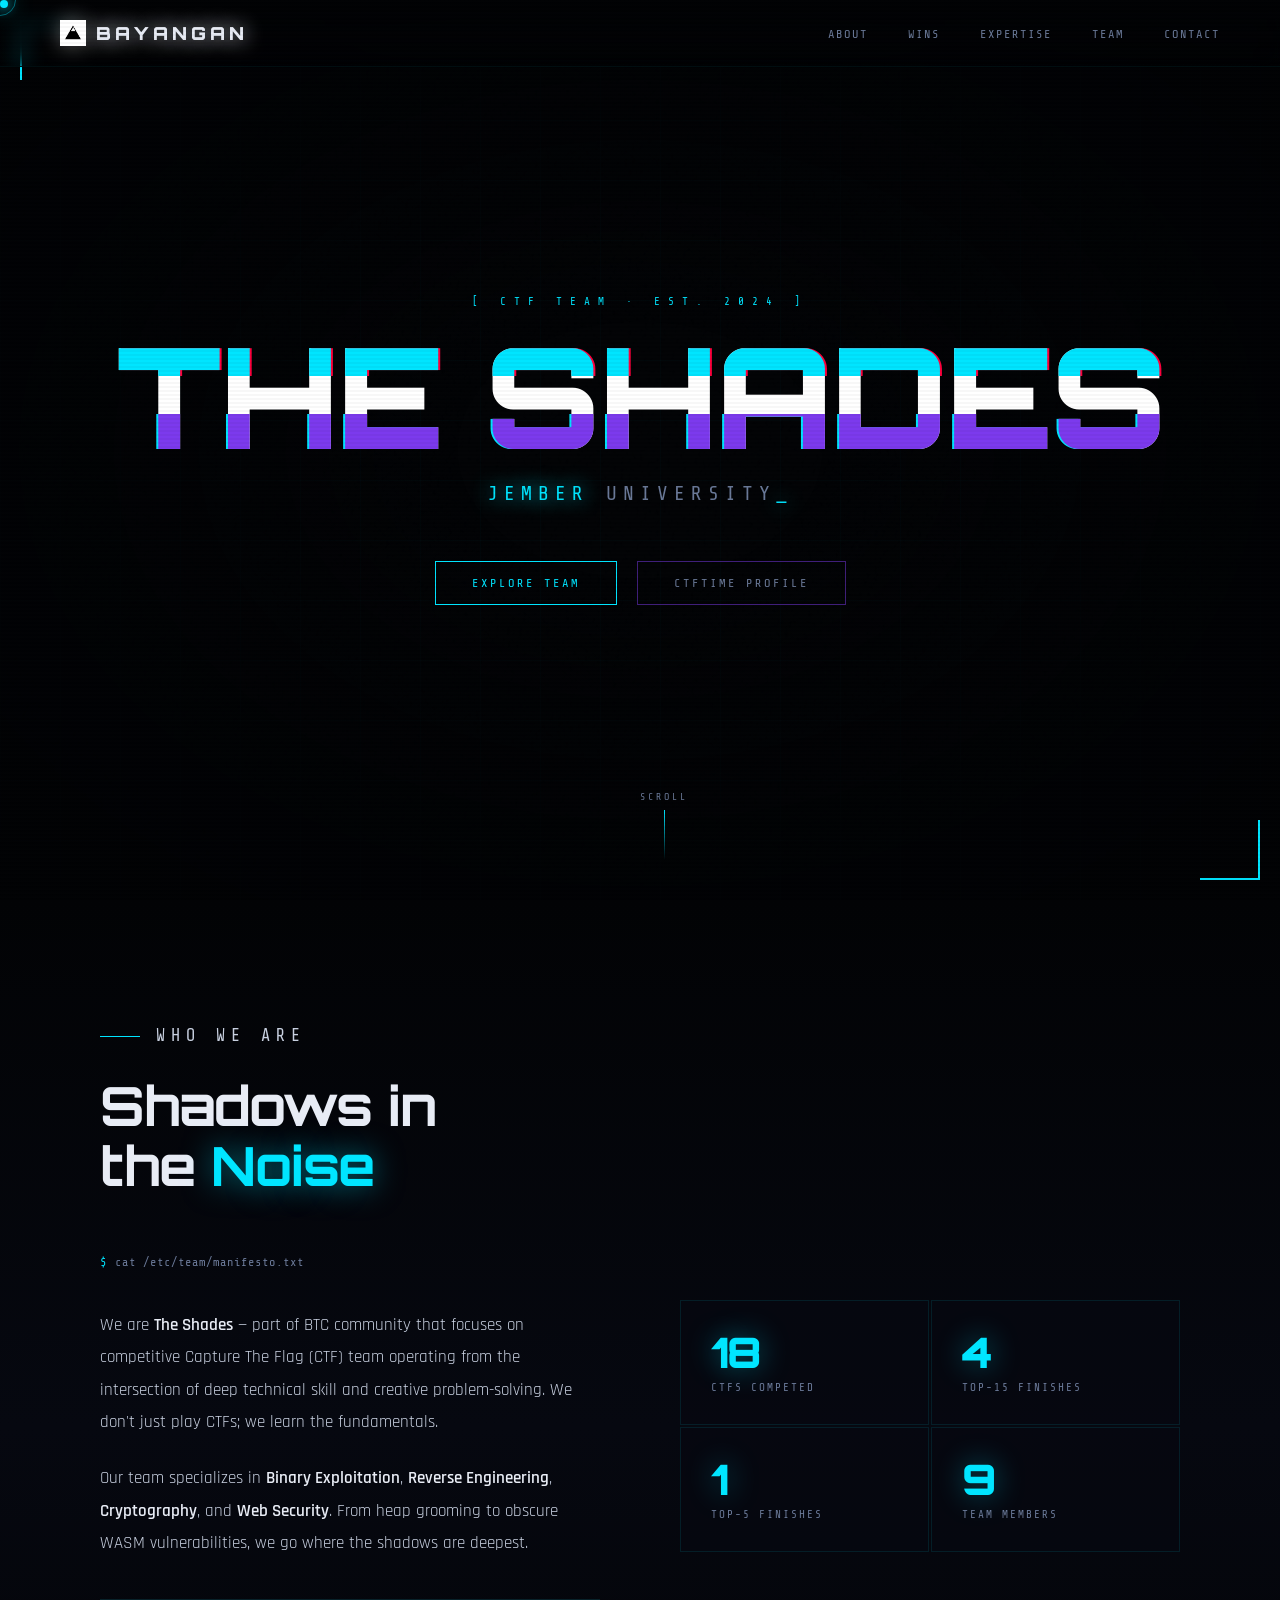
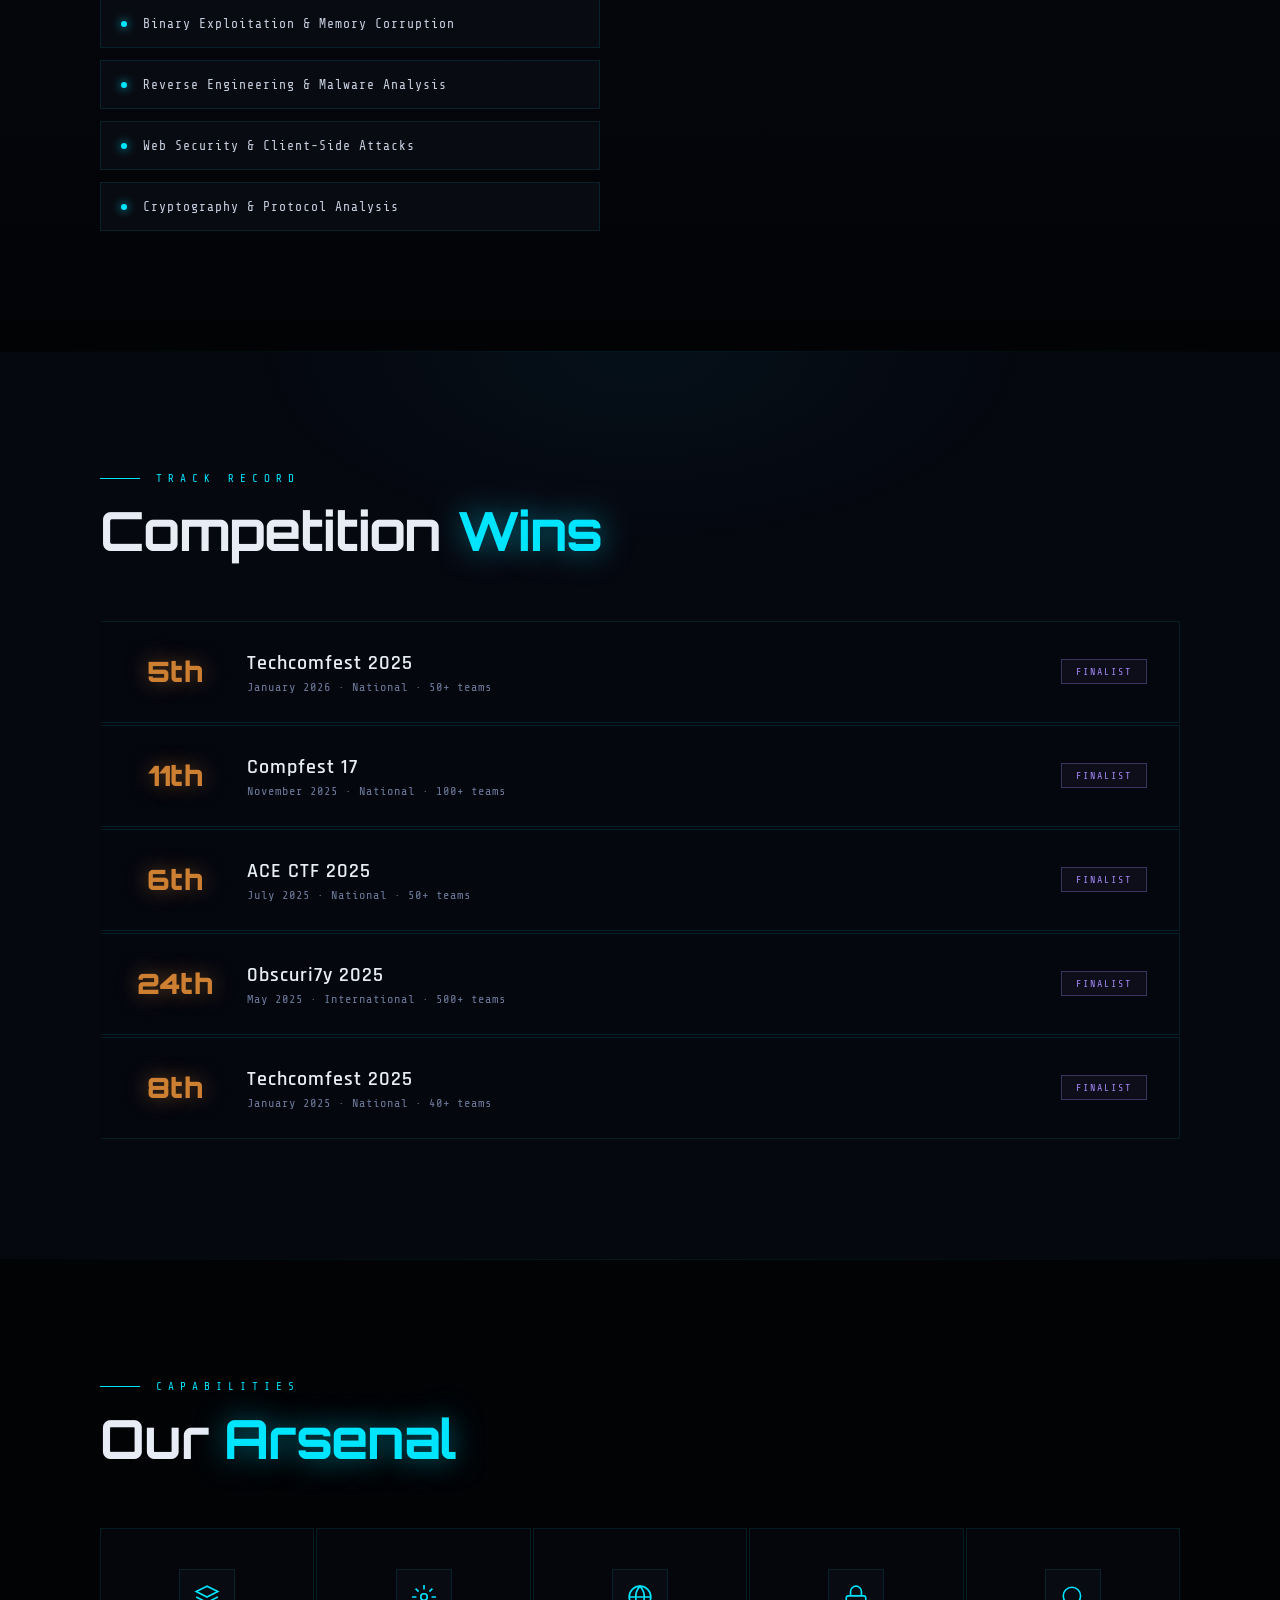
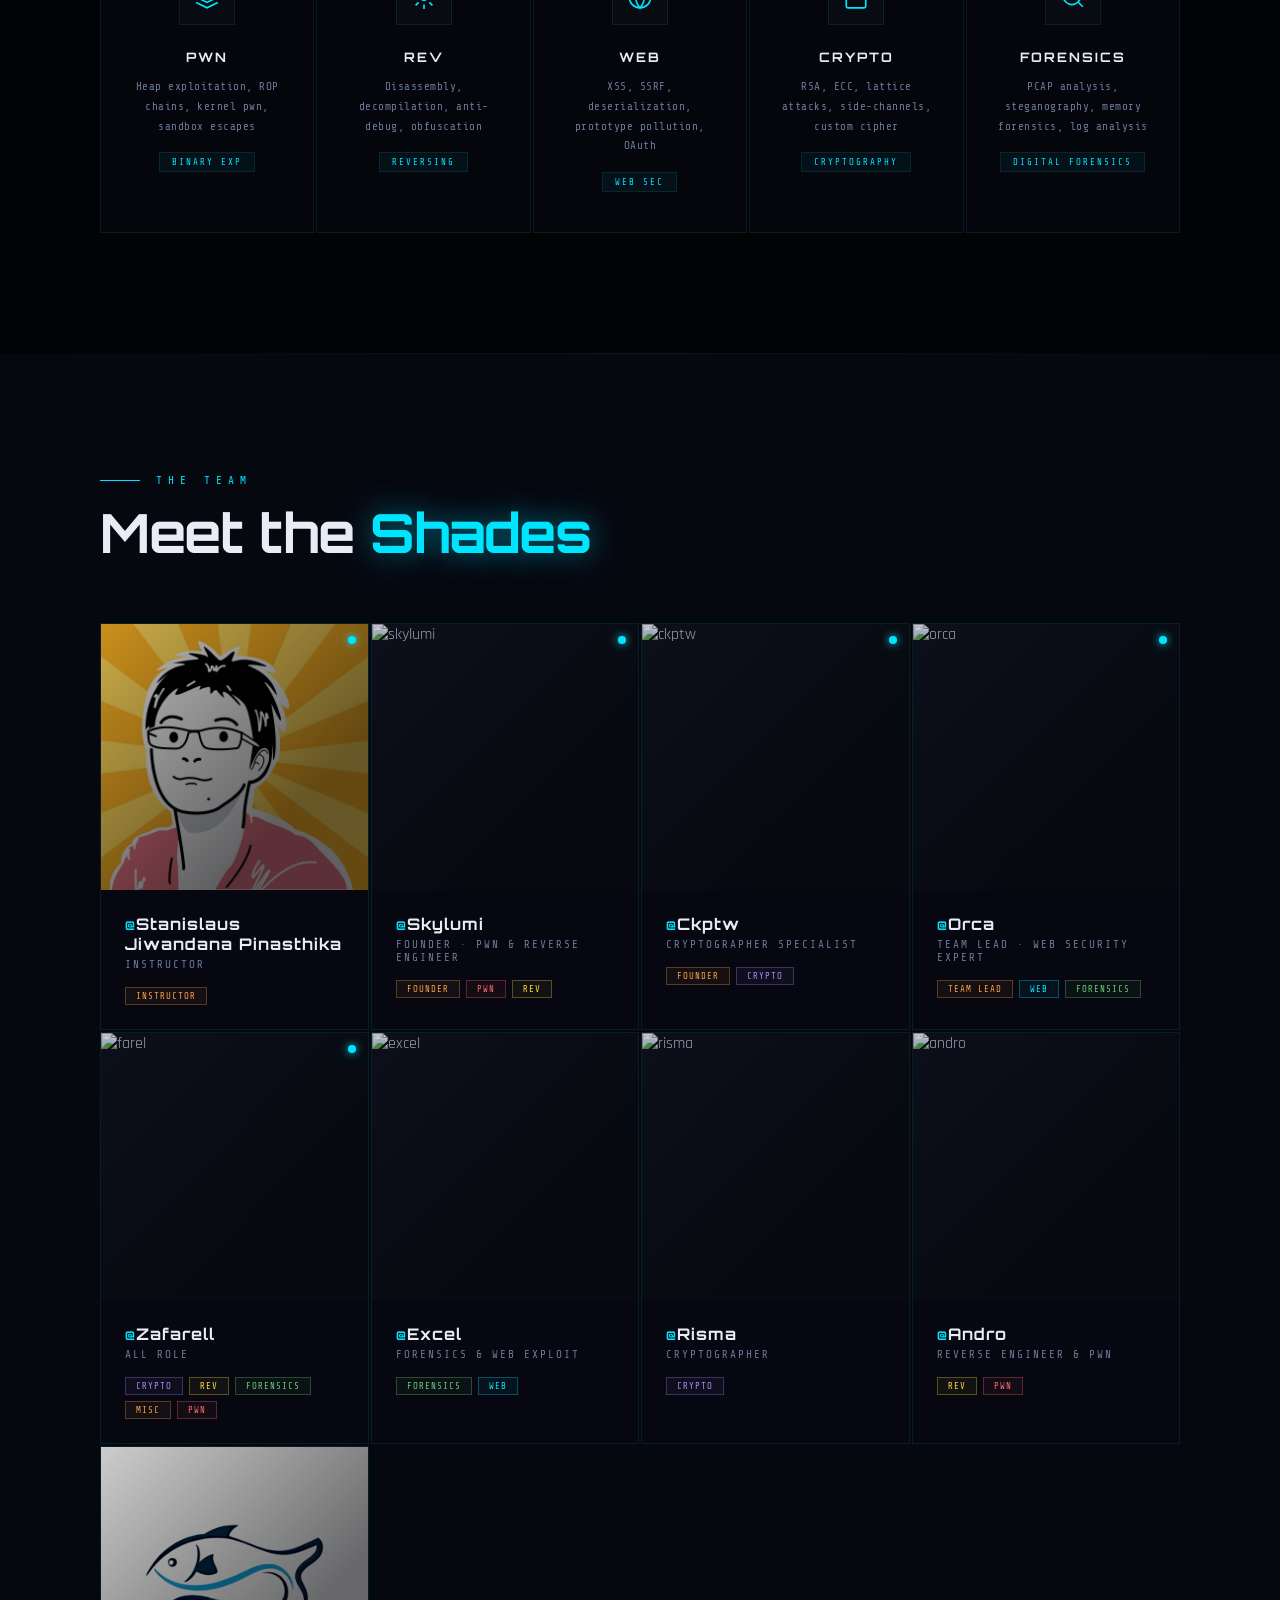
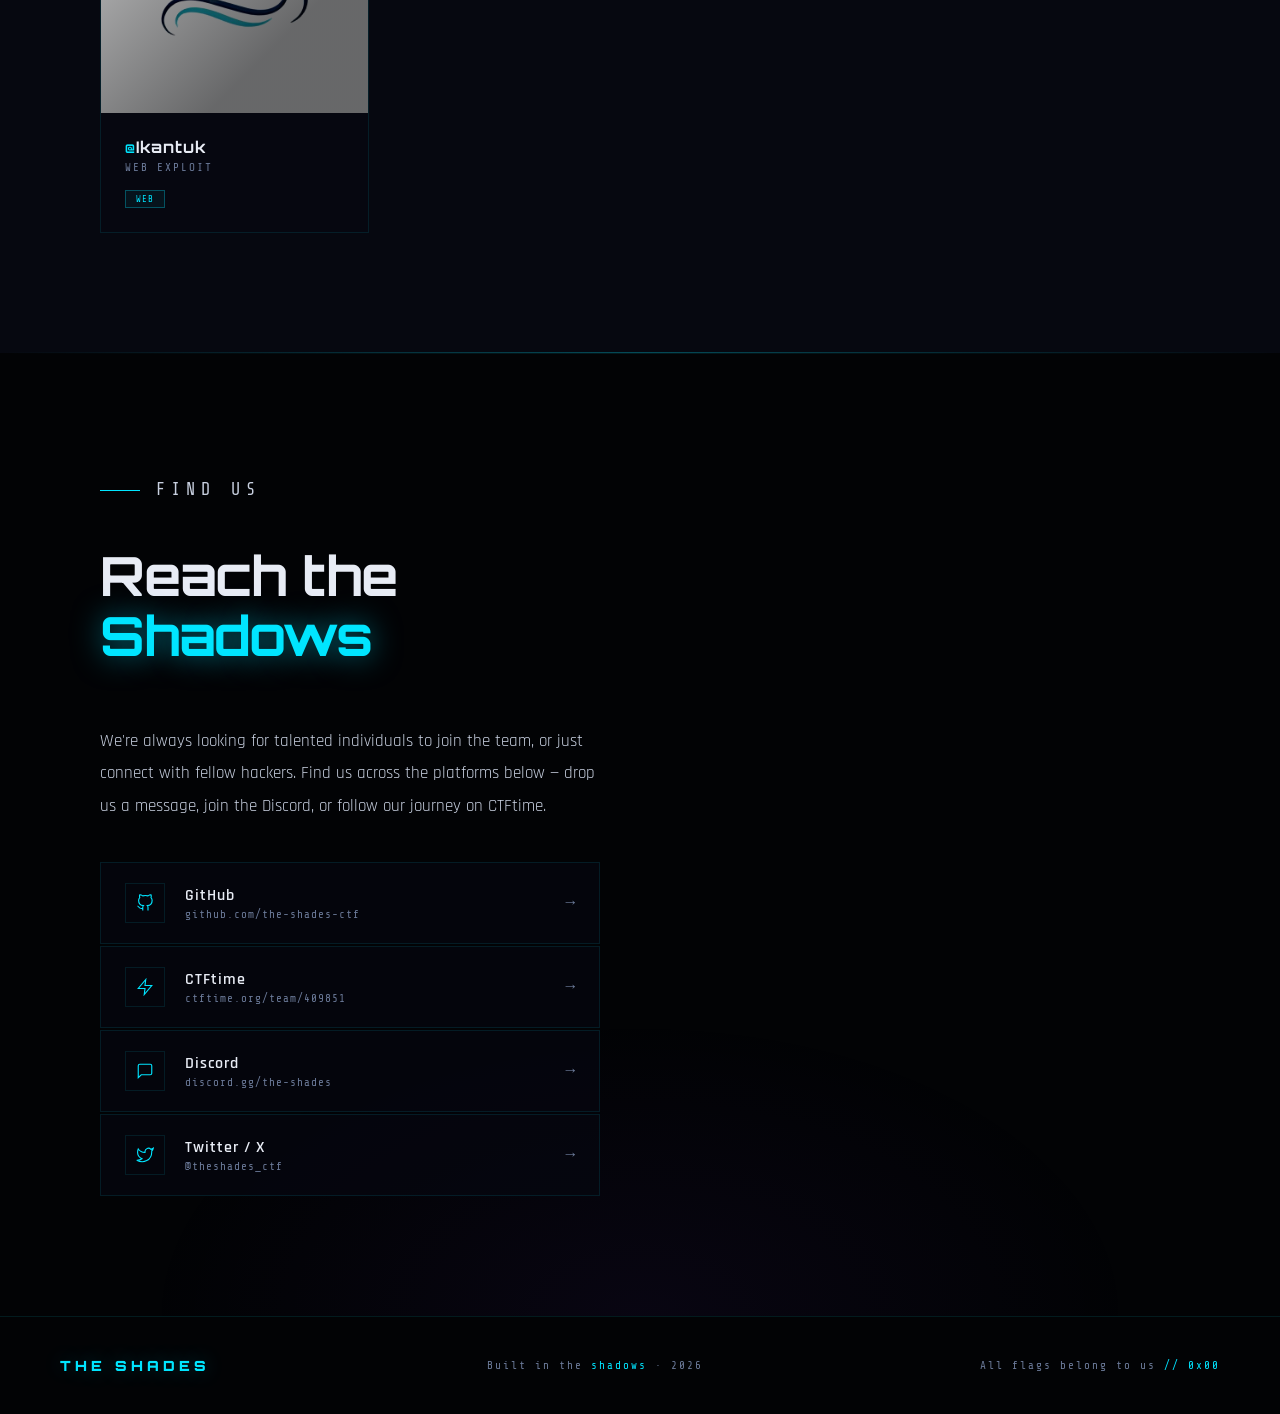
==== commit 4782a32e: "a" ====
--- a/index.html
+++ b/index.html
@@ -72,10 +72,11 @@
           <div class="terminal-line">cat /etc/team/manifesto.txt</div>
           <p>We are <strong>The Shades</strong> — part of BTC community that focuses on competitive Capture The Flag
             (CTF) team operating from the intersection of deep technical skill and creative problem-solving. We don't
-            just play CTFs; we learn the fundamental.</p>
+            just play CTFs; we learn the fundamentals.</p>
           <p>Our team specializes in <strong>Binary Exploitation</strong>, <strong>Reverse Engineering</strong>,
             <strong>Cryptography</strong>, and <strong>Web Security</strong>. From heap grooming to obscure WASM
-            vulnerabilities, we go where the shadows are deepest.</p>
+            vulnerabilities, we go where the shadows are deepest.
+          </p>
           <div class="about-focus">
             <div class="focus-item">
               <div class="focus-dot"></div>
